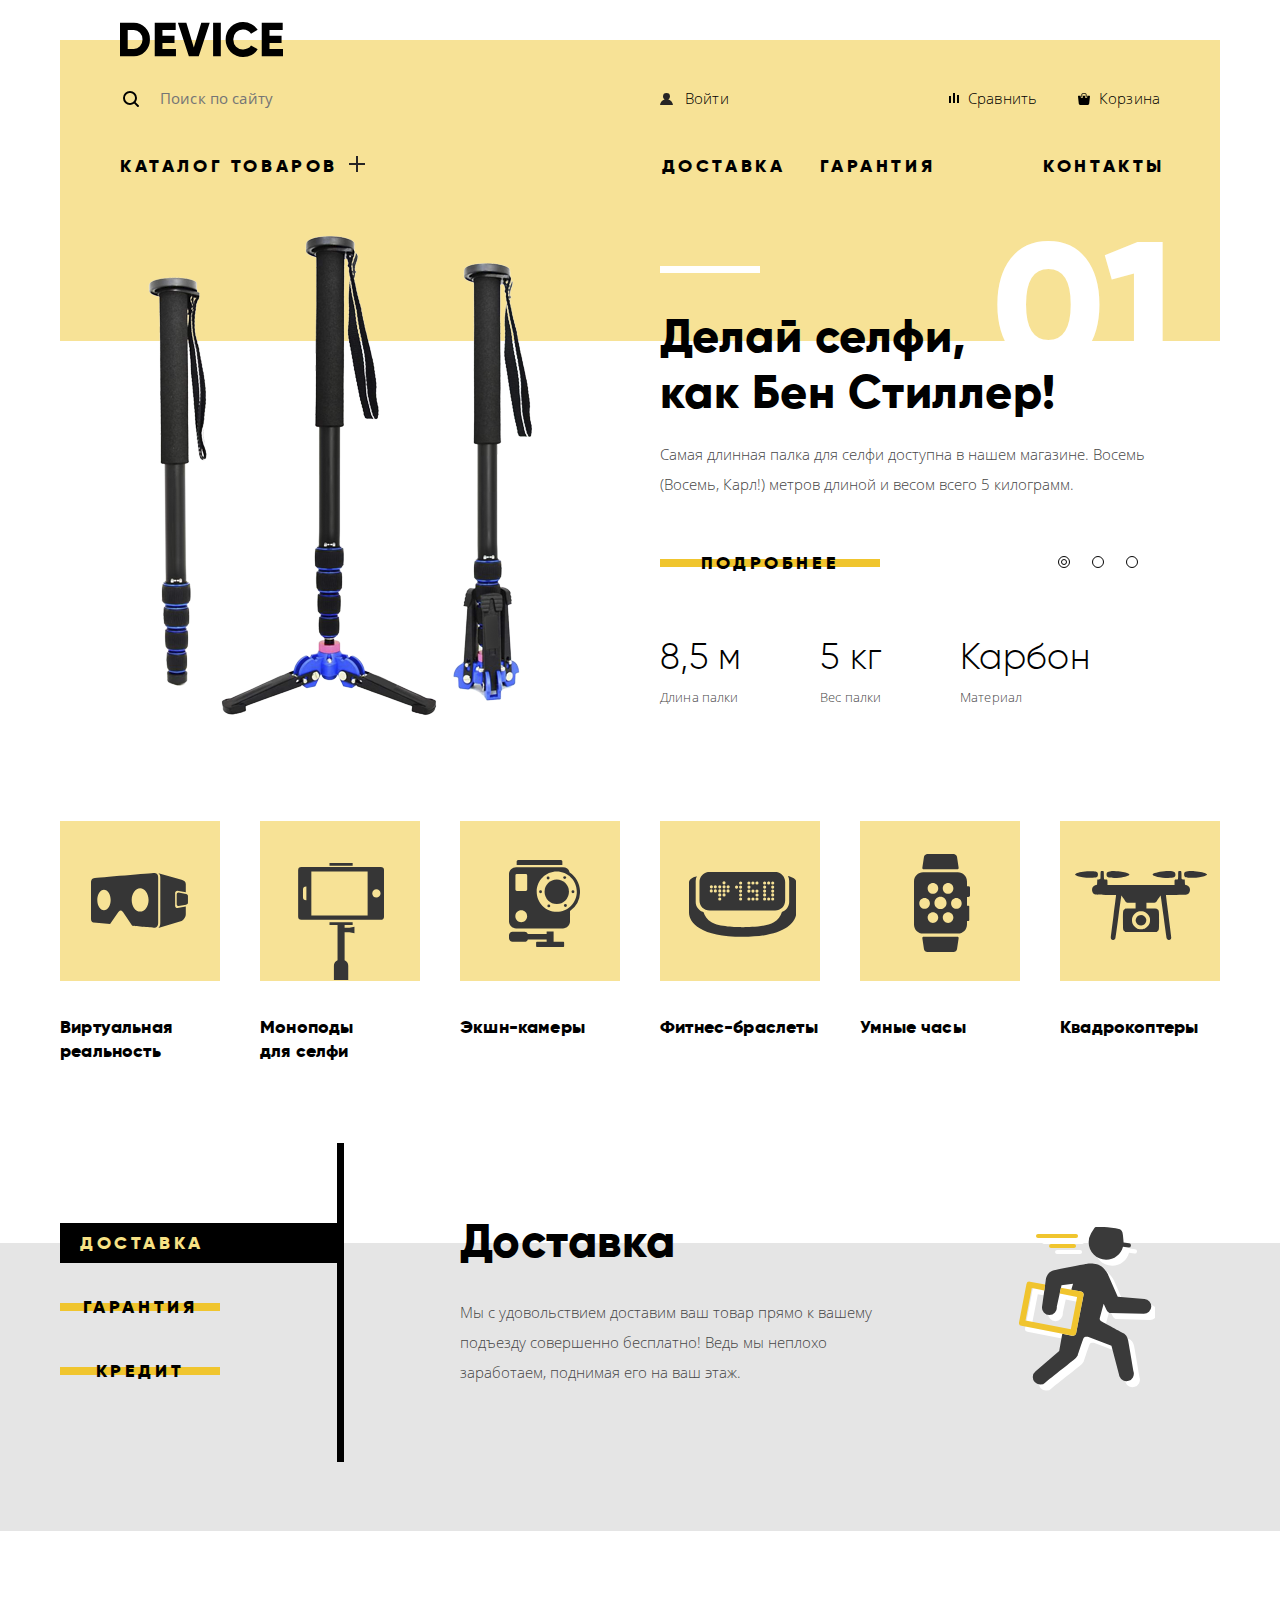
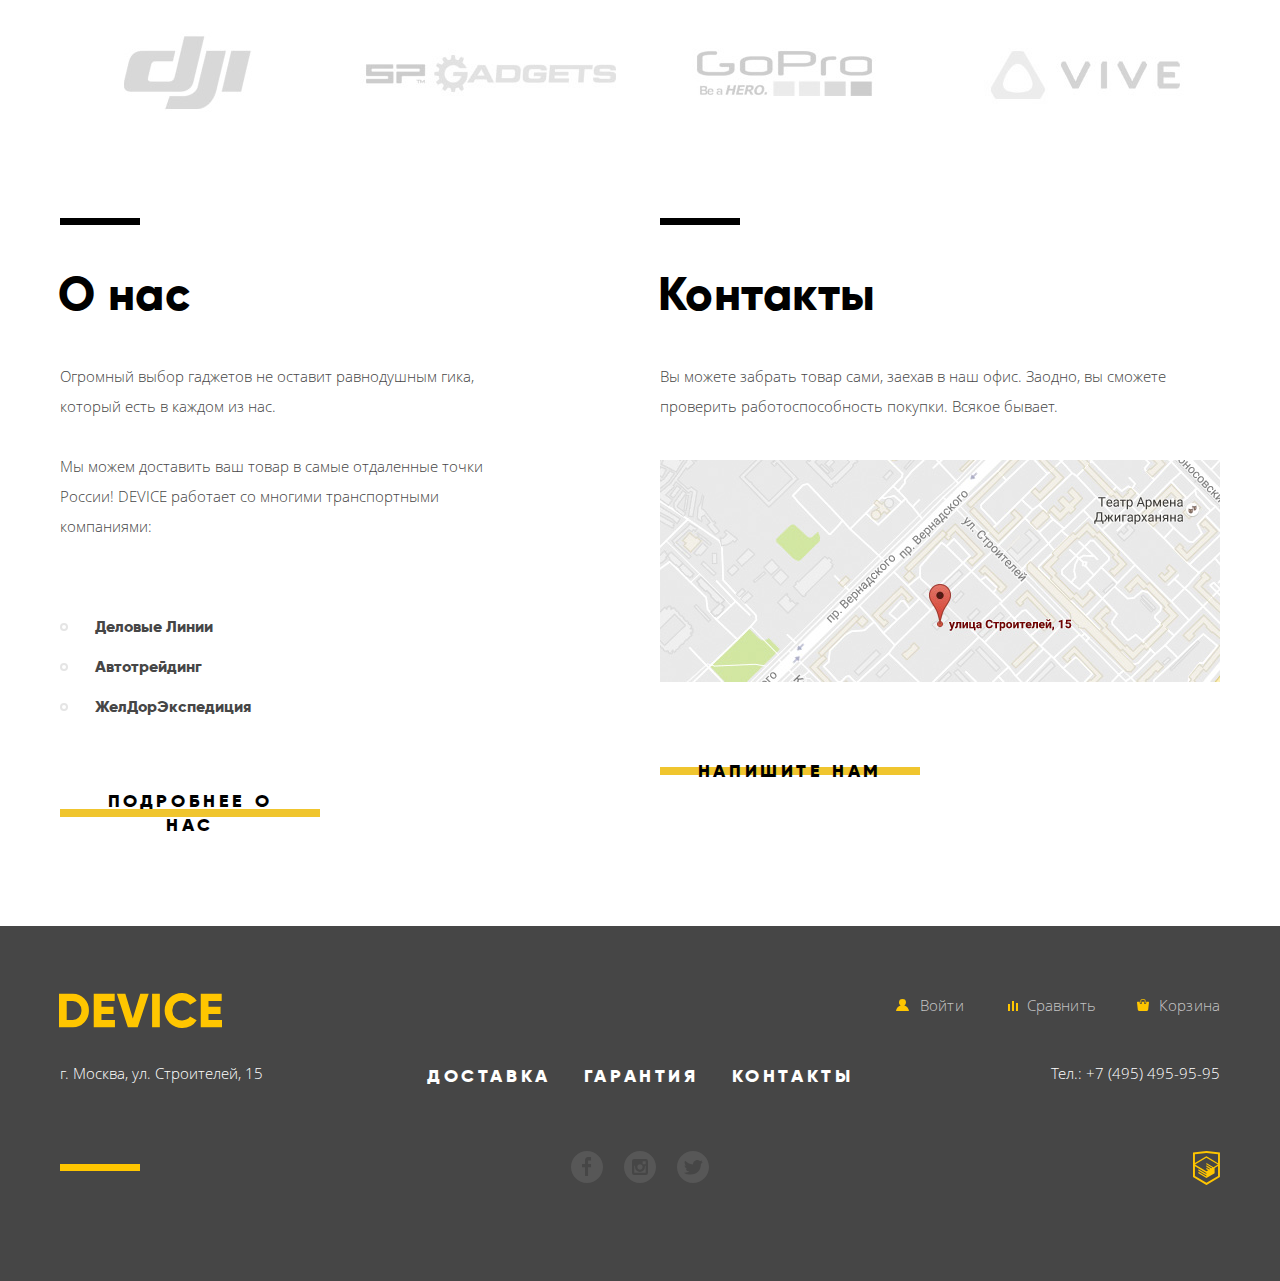
==== index.html @ d1f4a8a5 "Отформатирован код и внесены правки в стили для главной страницы" ====
<!DOCTYPE html>
<html lang="ru">
  <head>
    <meta charset="utf-8">
    <title>HTML Academy: Девайс</title>
    <link rel="stylesheet" href="css/normalize.css">
    <link rel="stylesheet" href="css/style.css">
  </head>
  <body>
    <div class="container">
      <header class="page-header">
        <a class="page-header__logo">
          <svg class="page-header__image page-header__image--black" width="163" height="35" xmlns="http://www.w3.org/2000/svg" viewBox="0 0 163.3 34.94">
            <path d="M163.3 26.88v7.39H142V.67h21v7.39h-13.23v5.57h12.08v7.3h-12.08v6zm-39.87.58a9.88 9.88 0 0 0 4.66-1.1 7.49 7.49 0 0 0 3.16-3l6.67 3.84a15.51 15.51 0 0 1-6 5.69 17.52 17.52 0 0 1-8.46 2.09 17.12 17.12 0 0 1-17.59-17.47A17.12 17.12 0 0 1 123.43 0a17.42 17.42 0 0 1 8.41 2.09 15.88 15.88 0 0 1 6.09 5.69l-6.67 3.84a7.61 7.61 0 0 0-3.19-3 9.93 9.93 0 0 0-4.64-1.08 9.59 9.59 0 0 0-7.18 2.74 9.91 9.91 0 0 0-2.68 7.25 9.91 9.91 0 0 0 2.68 7.25 9.59 9.59 0 0 0 7.18 2.68zM93.27.67H101v33.6h-7.73zM69 34.27L58 .67h8.46l7.49 24.72L81.43.67h8.46l-11 33.6zM34.8.67h21v7.39H42.53v5.57h12.08v7.3H42.53v6h13.53v7.39H34.8zm-21.27 33.6H0V.67h13.53A15.72 15.72 0 0 1 25.25 5.5a16.46 16.46 0 0 1 4.71 12 16.46 16.46 0 0 1-4.71 12 15.73 15.73 0 0 1-11.72 4.77zM20 10.63a8.65 8.65 0 0 0-6.5-2.57H7.73v18.82h5.8A8.65 8.65 0 0 0 20 24.31a9.41 9.41 0 0 0 2.49-6.84A9.41 9.41 0 0 0 20 10.63z" />
          </svg>
        </a>
        <nav class="main-navigation">
          <div class="main-navigation__wrapper">
            <form class="main-navigation__search site-search " id="search-form" action="https://echo.htmlacademy.ru/" method="get">
              <label class="visually-hidden" for="search-field">Поиск по сайту</label>
              <input class="site-search__field" id="search-field" name="search" type="search" placeholder="Поиск по сайту" required>
              <button class="site-search__button" type="submit">Найти</button>
            </form>
            <ul class="main-navigation__user user-navigation">
              <li class="user-navigation__item">
                <a class="user-navigation__link user-navigation__link--login" href="#">Войти</a>
              </li>
            </ul>
            <ul class="main-navigation__shopping shopping-navigation">
              <li class="shopping-navigation__item">
                <a class="shopping-navigation__link shopping-navigation__link--compare" href="#">Сравнить</a>
              </li>
              <li class="shopping-navigation__item">
                <a class="shopping-navigation__link shopping-navigation__link--cart" href="#">Корзина</a>
              </li>
            </ul>
          </div>
          <ul class="main-navigation__site site-navigation">
            <li class="site-navigation__item site-navigation__item--catalog">
              <a class="site-navigation__link site-navigation__link--catalog" href="catalog.html">Каталог товаров</a>
              <ul class="site-navigation__list catalog-navigation">
                <li class="catalog-navigation__item">
                  <a class="catalog-navigation__link" href="#">Виртуальная реальность</a>
                </li>
                <li class="catalog-navigation__item">
                  <a class="catalog-navigation__link" href="#">Фитнес-браслеты</a>
                </li>
                <li class="catalog-navigation__item">
                  <a class="catalog-navigation__link" href="#">Квадрокоптеры</a>
                </li>
                <li class="catalog-navigation__item">
                  <a class="catalog-navigation__link" href="catalog.html">Моноподы для селфи</a>
                </li>
                <li class="catalog-navigation__item">
                  <a class="catalog-navigation__link" href="#">Умные часы</a>
                </li>
                <li class="catalog-navigation__item">
                  <a class="catalog-navigation__link" href="#">Экшн-камеры</a>
                </li>
              </ul>
            </li>
            <li class="site-navigation__item">
              <a class="site-navigation__link" href="#">Доставка</a>
            </li>
            <li class="site-navigation__item">
              <a class="site-navigation__link" href="#">Гарантия</a>
            </li>
            <li class="site-navigation__item">
              <a class="site-navigation__link" href="#">Контакты</a>
            </li>
          </ul>
        </nav>
      </header>
    </div>
    <main>
      <div class="container">
        <section class="features">
          <div class="features__wrapper">
            <h2 class="visually-hidden">Промо-блок</h2>
            <ol class="features-slider promo-slider">
              <li class="promo-slider__item promo-slider__item--current">
                <div class="promo-slider__image-wrapper">
                  <img class="promo-slider__image" src="img/slider-1.png" width="384" height="486" alt="Самая длинная селфи-палка">
                </div>
                <div class="promo-slider__description-wrapper">
                  <h3 class="promo-slider__title">Делай селфи,<br> как Бен Стиллер!</h3>
                  <p class="promo-slider__description">Самая длинная палка для селфи доступна в нашем магазине. Восемь (Восемь, Карл!) метров длиной и весом всего 5 килограмм.</p>
                  <a class="promo-slider__link button" href="#">Подробнее</a>
                  <dl class="promo-slider__list spec-list">
                    <div class="spec-list__wrapper">
                      <dt class="spec-list__name">Длина палки</dt>
                      <dd class="spec-list__value">8,5 м</dd>
                    </div>
                    <div class="spec-list__wrapper">
                      <dt class="spec-list__name">Вес палки</dt>
                      <dd class="spec-list__value">5 кг</dd>
                    </div>
                    <div class="spec-list__wrapper">
                      <dt class="spec-list__name">Материал</dt>
                      <dd class="spec-list__value">Карбон</dd>
                    </div>
                  </dl>
                </div>
              </li>
              <li class="promo-slider__item">
                <div class="promo-slider__image-wrapper">
                  <img class="promo-slider__image"  src="img/slider-2.png" width="345" height="485" alt="Фитнес-браслет">
                </div>
                <div class="promo-slider__description-wrapper">
                  <h3 class="promo-slider__title">Худеем<br> правильно!</h3>
                  <p class="promo-slider__description">Мотивирующие фитнес-браслеты помогут найти в себе силы не пропускать занятия и соблюдать диету.</p>
                  <a class="promo-slider__link button" href="#">Подробнее</a>
                  <dl class="promo-slider__list spec-list">
                    <div class="spec-list__wrapper">
                      <dt class="spec-list__name">Без подзарядки</dt>
                      <dd class="spec-list__value">48 часов</dd>
                    </div>
                  </dl>
                </div>
              </li>
              <li class="promo-slider__item">
                <div class="promo-slider__image-wrapper">
                  <img class="promo-slider__image" src="img/slider-3.png" width="526" height="334" alt="Квадрокоптер">
                </div>
                <div class="promo-slider__description-wrapper">
                  <h3 class="promo-slider__title">Порхает как бабочка,<br> жалит как пчела!</h3>
                  <p class="promo-slider__description">Мотивирующие фитнес-браслеты помогут найти в себе силы не пропускать занятия и соблюдать диету.</p>
                  <a class="promo-slider__link button" href="#">Подробнее</a>
                  <dl class="promo-slider__list spec-list">
                    <div class="spec-list__wrapper">
                      <dt class="spec-list__name">Дальность полета</dt>
                      <dd class="spec-list__value">800 м</dd>
                    </div>
                    <div class="spec-list__wrapper">
                      <dt class="spec-list__name">Радиус поражения</dt>
                      <dd class="spec-list__value">50 м</dd>
                    </div>
                  </dl>
                </div>
              </li>
            </ol>
            <ul class="features__toggles slider-toggles">
              <li class="slider-toggles__item">
                <button class="slider-toggles__button slider-toggles__button--current" type="button">
                <span class="visually-hidden">Первый слайд</span>
                </button>
              </li>
              <li class="slider-toggles__item">
                <button class="slider-toggles__button" type="button">
                <span class="visually-hidden">Второй слайд</span>
                </button>
              </li>
              <li class="slider-toggles__item">
                <button class="slider-toggles__button" type="button">
                <span class="visually-hidden">Третий слайд</span>
                </button>
              </li>
            </ul>
          </div>
        </section>
        <section class="popular-categories">
          <h2 class="visually-hidden">Популярные категории</h2>
          <ul class="popular-categories__list">
            <li class="popular-categories__item">
              <a class="popular-categories__link popular-categories__link--vr" href="#">Виртуальная реальность</a>
            </li>
            <li class="popular-categories__item">
              <a class="popular-categories__link popular-categories__link--monopods" href="#">Моноподы<br> для селфи</a>
            </li>
            <li class="popular-categories__item">
              <a class="popular-categories__link popular-categories__link--cameras" href="#">Экшн-камеры</a>
            </li>
            <li class="popular-categories__item">
              <a class="popular-categories__link popular-categories__link--band" href="#">Фитнес-браслеты</a>
            </li>
            <li class="popular-categories__item">
              <a class="popular-categories__link popular-categories__link--clock" href="#">Умные часы</a>
            </li>
            <li class="popular-categories__item">
              <a class="popular-categories__link popular-categories__link--quadcopters" href="#">Квадрокоптеры</a>
            </li>
          </ul>
        </section>
      </div>
      <section class="services">
        <div class="container">
          <h2 class="visually-hidden">Сервисы</h2>
          <div class="services__wrapper">
            <ul class="services__toggles services-tab">
              <li class="services-tab__item">
                <button class="button services-tab__link services-tab__link--current" type="button">Доставка</button>
              </li>
              <li class="services-tab__item">
                <button class="button services-tab__link" type="button">Гарантия</button>
              </li>
              <li class="services-tab__item">
                <button class="button services-tab__link" type="button">Кредит</button>
              </li>
            </ul>
            <ul class="services__description services-list">
              <li class="services-list__item services-list__item--delivery services-list__item--current">
                <h3 class="services-list__title">Доставка</h3>
                <p class="services-list__summary">Мы с удовольствием доставим ваш товар прямо к вашему подъезду совершенно бесплатно! Ведь мы неплохо заработаем, поднимая его на ваш этаж.</p>
              </li>
              <li class="services-list__item services-list__item--warranty">
                <h3 class="services-list__title">Гарантия</h3>
                <p class="services-list__summary">Если из-за возгорания купленного у нас товара у вас сгорит дом — не переживайте, мы выдадим вам новый. Товар, не дом, конечно же.</p>
              </li>
              <li class="services-list__item services-list__item--credit">
                <h3 class="services-list__title">Кредит</h3>
                <p class="services-list__summary">Залезть в долговую яму стало проще! Кредитные консультанты подберут для вас наиболее выгодные условия кредита. Выгодные для нашего банка, разумеется.</p>
              </li>
            </ul>
          </div>
        </div>
      </section>
      <div class="container">
        <section class="brands">
          <h2 class="visually-hidden">Бренды</h2>
          <ul class="brands__list">
            <li class="brands__item">
              <a class="brands__link brands__link--dji" href="#">
              <img class="brands__logo" src="img/dji-logo.jpg" width="260" height="100" alt="Логотип «DJI»">
              </a>
            </li>
            <li class="brands__item">
              <a class="brands__link brands__link--sp" href="#">
              <img class="brands__logo" src="img/sp-gadgets-logo.jpg" width="260" height="100" alt="Логотип «SP Gadgets»">
              </a>
            </li>
            <li class="brands__item">
              <a class="brands__link brands__link--gopro" href="#">
              <img class="brands__logo" src="img/gopro-logo.jpg" width="260" height="100" alt="Логотип «GoPro»">
              </a>
            </li>
            <li class="brands__item">
              <a class="brands__link brands__link--vive" href="#">
              <img class="brands__logo" src="img/vive-logo.jpg" width="260" height="100" alt="Логотип «Vive»">
              </a>
            </li>
          </ul>
        </section>
        <div class="wrapper">
          <section class="about-us">
            <h2 class="about-us__title">О нас</h2>
            <p class="about-us__summary">Огромный выбор гаджетов не оставит равнодушным гика, который есть в каждом из нас.</p>
            <p class="about-us__summary">Мы можем доставить ваш товар в самые отдаленные точки России! DEVICE работает со многими транспортными компаниями:</p>
            <ul class="about-us__list company-list">
              <li class="company-list__item"><b>Деловые Линии</b></li>
              <li class="company-list__item"><b>Автотрейдинг</b></li>
              <li class="company-list__item"><b>ЖелДорЭкспедиция</b></li>
            </ul>
            <a class="about-us__button button" href="#">Подробнее о нас</a>
          </section>
          <section class="contacts">
            <h2 class="contacts__title">Контакты</h2>
            <p class="contacts__summary">Вы можете забрать товар сами, заехав в наш офис. Заодно, вы сможете проверить работоспособность покупки. Всякое бывает.</p>
            <a class="contacts__map-link" href="map.html" target="_blank">
            <img class="contacts__map-image" src="img/map.jpg" alt="Адрес: г. Москва, ул. Строителей, д. 15">
            </a>
            <a class="contacts__button button" href="#">Напишите нам</a>
          </section>
        </div>
      </div>
    </main>
    <footer class="page-footer">
      <div class="page-footer__wrapper container">
        <div class="page-footer__row">
          <a class="page-footer__logo">
            <svg class="page-footer__image" width="163" height="35" xmlns="http://www.w3.org/2000/svg" viewBox="0 0 163.3 34.94">
              <path d="M163.3 26.88v7.39H142V.67h21v7.39h-13.23v5.57h12.08v7.3h-12.08v6zm-39.87.58a9.88 9.88 0 0 0 4.66-1.1 7.49 7.49 0 0 0 3.16-3l6.67 3.84a15.51 15.51 0 0 1-6 5.69 17.52 17.52 0 0 1-8.46 2.09 17.12 17.12 0 0 1-17.59-17.47A17.12 17.12 0 0 1 123.43 0a17.42 17.42 0 0 1 8.41 2.09 15.88 15.88 0 0 1 6.09 5.69l-6.67 3.84a7.61 7.61 0 0 0-3.19-3 9.93 9.93 0 0 0-4.64-1.08 9.59 9.59 0 0 0-7.18 2.74 9.91 9.91 0 0 0-2.68 7.25 9.91 9.91 0 0 0 2.68 7.25 9.59 9.59 0 0 0 7.18 2.68zM93.27.67H101v33.6h-7.73zM69 34.27L58 .67h8.46l7.49 24.72L81.43.67h8.46l-11 33.6zM34.8.67h21v7.39H42.53v5.57h12.08v7.3H42.53v6h13.53v7.39H34.8zm-21.27 33.6H0V.67h13.53A15.72 15.72 0 0 1 25.25 5.5a16.46 16.46 0 0 1 4.71 12 16.46 16.46 0 0 1-4.71 12 15.73 15.73 0 0 1-11.72 4.77zM20 10.63a8.65 8.65 0 0 0-6.5-2.57H7.73v18.82h5.8A8.65 8.65 0 0 0 20 24.31a9.41 9.41 0 0 0 2.49-6.84A9.41 9.41 0 0 0 20 10.63z" />
            </svg>
          </a>
          <ul class="page-footer__user user-navigation">
            <li class="user-navigation__item">
              <a class="user-navigation__link user-navigation__link--yellow-login" href="#">Войти</a>
            </li>
          </ul>
          <ul class="page-footer__shopping shopping-navigation">
            <li class="shopping-navigation__item">
              <a class="shopping-navigation__link shopping-navigation__link--yellow-compare" href="#">Сравнить</a>
            </li>
            <li class="shopping-navigation__item">
              <a class="shopping-navigation__link shopping-navigation__link--yellow-cart" href="#">Корзина</a>
            </li>
          </ul>
        </div>
        <div class="page-footer__row">
          <p class="page-footer__address">г. Москва, ул. Строителей, 15</p>
          <ul class="page-footer__navigation site-navigation">
            <li class="site-navigation__item">
              <a class="site-navigation__link" href="#">Доставка</a>
            </li>
            <li class="site-navigation__item">
              <a class="site-navigation__link" href="#">Гарантия</a>
            </li>
            <li class="site-navigation__item">
              <a class="site-navigation__link" href="#">Контакты</a>
            </li>
          </ul>
          <p class="page-footer__phone">Тел.: +7 (495) 495-95-95</p>
        </div>
        <div class="page-footer__row">
          <ul class="page-footer__social social">
            <li class="social__item">
              <a class="social__link social__link--facebook" href="https://www.facebook.com/htmlacademy">
              <span class="visually-hidden">Мы в Фейсбуке</span></a>
            </li>
            <li class="social__item">
              <a class="social__link social__link--instagram" href="https://www.instagram.com/htmlacademy">
              <span class="visually-hidden">Мы в Инстаграме</span>
              </a>
            </li>
            <li class="social__item">
              <a class="social__link social__link--twitter" href="https://twitter.com/htmlacademy_ru">
              <span class="visually-hidden">Мы в Твиттере</span>
              </a>
            </li>
          </ul>
          <p class="page-footer__copyright copyright">
            <span class="visually-hidden">Разработано:</span>
            <a class="copyright__link" href="https://htmlacademy.ru/intensive/htmlcss">
              <svg class="copyright__image" aria-label="HTML Academy" height="34.09" width="26.943" xmlns="http://www.w3.org/2000/svg">
                <path d="M13.62.017L13.472 0 0 1.412v24.661l13.473 8.017 13.43-7.99.042-.025V1.412zm11.399 12.11L13.495 5.334l-.001-.104-.087.05-.088-.056v.109L1.925 12.118V3.147l11.548-1.212L25.02 3.147v8.98zm-11.614-5.34L24.923 13.5l-4.479 2.64-7.093-4.221-.014 1.415 5.904 3.513-.86.507-5.03-2.992-.014 1.415 3.827 2.275-.782.523-3.031-1.787-.014 1.413 1.853 1.091-1.8 1.081-11.356-6.751zm-11.48 8.34l11.411 6.791.016 1.044-7.942-4.728-.015 1.416 7.979 4.795.018 1.076-7.973-4.74-.013 1.414 8.021 4.822.046.025 8.143-4.872-.011-5.177 3.415-2.036v10.021L13.472 31.85 1.925 24.979z"/>
              </svg>
            </a>
          </p>
        </div>
      </div>
    </footer>
    <section class="modal feedback">
      <h2 class="visually-hidden">Напишите нам:</h2>
      <form class="feedback__form" action="https://echo.htmlacademy.ru" method="post">
        <div class="feedback__field-wrapper">
          <label class="feedback__label" for="user-name">Ваше имя:</label>
          <input class="feedback__field feedback__field--input" id="user-name" name="name" type="text" placeholder="Имя Фамилия">
        </div>
        <div class="feedback__field-wrapper">
          <label class="feedback__label" for="user-mail">Ваш e-mail:</label>
          <input class="feedback__field feedback__field--input" id="user-mail" name="email"  type="email" placeholder="email@example.com">
        </div>
        <div class="feedback__field-wrapper">
          <label class="feedback__label" for="feedback-text">Текст письма:</label>
          <textarea class="feedback__field feedback__field--textarea" id="feedback-text" name="text" placeholder="В свободной форме"></textarea>
        </div>
        <button class="feedback__button button" type="submit">Отправить</button>
      </form>
      <button class="feedback__close close-button" type="button">Закрыть</button>
    </section>
    <section class="modal modal-map">
      <h2 class="visually-hidden">Карта проезда</h2>
      <iframe src="https://www.google.com/maps/embed?pb=!1m18!1m12!1m3!1d2249.1123088794748!2d37.527429315890004!3d55.68703400453003!2m3!1f0!2f0!3f0!3m2!1i1024!2i768!4f13.1!3m3!1m2!1s0x46b54cf65f5c8955%3A0x694710ccd55501e!2sUlitsa+Stroiteley%2C+15%2C+Moskva%2C+119311!5e0!3m2!1sen!2sru!4v1542461207239" width="960" height="559" style="border:0" allowfullscreen></iframe>
      <button class="modal-map__close close-button" type="button">Закрыть</button>
    </section>
    <script src="js/script.js"></script>
  </body>
</html>
---- css/style.css ----
@font-face {
  font-family: "Gilroy";
  font-weight: 800;
  font-style: normal;

  src: url("../fonts/Gilroy-ExtraBold.woff2") format("woff2"),
  url("../fonts/Gilroy-ExtraBold.woff") format("woff");
}

@font-face {
  font-family: "Gilroy";
  font-weight: 300;
  font-style: normal;

  src: url("../fonts/Gilroy-Light.woff2") format("woff2"),
  url("../fonts/Gilroy-Light.woff") format("woff");
}

@font-face {
  font-family: "Open Sans";
  font-weight: 300;
  font-style: normal;

  src: url("../fonts/OpenSans-Light.woff2") format("woff2"),
  url("../fonts/OpenSans-Light.woff") format("woff");
}

@font-face {
  font-family: "Open Sans";
  font-weight: normal;
  font-style: normal;

  src: url("../fonts/OpenSans.woff2") format("woff2"),
  url("../fonts/OpenSans.woff") format("woff");
}

html {
  box-sizing: border-box;
}

*,
*::before,
*::after {
  box-sizing: inherit;
}

.content-box-component {
  box-sizing: content-box;
}

.visually-hidden:not(:focus):not(:active),
input[type="checkbox"].visually-hidden,
input[type="radio"].visually-hidden {
  position: absolute;

  clip: rect(0 0 0 0);

  width: 1px;
  height: 1px;
  margin: -1px;
}

body {
  margin: 0;
  padding: 0;

  font-family: "Open Sans", Arial, sans-serif;
  font-size: 15px;
  font-weight: 300;
  line-height: 30px;

  color: #464646;
  background-color: #ffffff;
}

a {
  text-decoration: none;
}

/* класс для ситуаций, когда нужно запретить перенос на следующую строку*/
.no-wrap {
  white-space: nowrap;
}

.container {
  width: 1200px;

  margin: 0 auto;

  padding-right: 20px;
  padding-left: 20px;
}

.button {
  position: relative;
  z-index: 0;

  display: inline-block;

  padding-top: 8px;
  padding-right: 20px;
  padding-bottom: 8px;
  padding-left: 20px;

  font-family: "Gilroy", "Arial", sans-serif;
  font-size: 18px;
  font-weight: 800;
  line-height: 24px;

  text-align: center;
  vertical-align: middle;
  letter-spacing: 0.2em;
  text-transform: uppercase;

  color: #000000;
  border: 0;
  background-color: transparent;
}

.button::before {
  content: "";
  position: absolute;
  z-index: -1;
  top: 50%;
  left: 0;

  width: 100%;
  height: 8px;

  transition: all 0.5s;
  transform: translateY(-50%);

  background-color: #f0c52e;
}

.button:hover::before,
.button:focus::before {
  height: 100%;
}

.button:active{
  color: rgba(0,0,0, 0.3);
}

.page-header {
  position: relative;

  margin-top: 40px;
  padding-bottom: 51px;

  background-color: #f7e296;
}

.page-header__logo {
  position: absolute;
  top: -18px;
  left: 60px;
}

.page-header__logo:hover,
.page-header__logo:focus {
  opacity: 0.6;
  outline: none;
}

.main-navigation {
  display: flex;
  flex-direction: column;

  padding-top: 33px;
  padding-right: 60px;
  padding-left: 60px;
}

.main-navigation__wrapper {
  display: flex;

  margin-bottom: 29px;

  justify-content: space-between;
  align-items: center;
}

/*search field*/
.main-navigation__search {
  position: relative;

  display: flex;
  margin-right: auto;

  width: 440px;
  height: 49px;

}

.main-navigation__search::before {
  content: "";

  position: absolute;
  top: 18px;
  left: 3px;

  width: 16px;
  height: 16px;

  background-image: url(../img/search.svg);
}

.site-search__field {
  width: 355px;
  padding-left: 40px;

  font-size: 15px;
  font-style: inherit;
  line-height: 30px;

  letter-spacing: 0.01em;

  border: 0;
  outline: none;
  background-color: #f7e296;
}

.site-search__field:focus {
  box-shadow: inset 0 -2px 0 0 #000000;
}

.site-search__field:hover::placeholder {
  color: rgba(0,0,0, 0.6);
}

.site-search__field:focus::placeholder {
  color: #000000;
}

.site-search__button {
  width: 85px;

  font-size: 15px;
  line-height: 30px;

  letter-spacing: 0.01em;

  opacity: 0;
  border: 2px solid #000000;
  background-color: #f7e296;
}

.site-search__field:focus ~ .site-search__button,
.site-search__button:focus {
  opacity: 1;
}

.site-search__button:hover,
.site-search__button:focus {
  color: #ffffff;
  background-color: #000000;
  outline: none;
}

.site-search__button:active {
  opacity: 1;
  color: rgba(255,255,255, 0.3);
  background-color: #000000;
}

/*user navigation*/
.main-navigation__user {
  width: 260px;
}

.user-navigation {
  position: relative;

  display: flex;

  margin: 0;
  padding: 0;

  list-style: none;
}

.user-navigation__link {
  position: relative;

  padding-left: 25px;

  font-size: 15px;
  line-height: 30px;

  letter-spacing: 0.01em;

  color: #000000;
}

.user-navigation__link::before {
  content: "";

  position: absolute;
  top: 25%;
  left: 0;

  width: 13px;
  height: 13px;
}

.user-navigation__link--logout {
  padding-left: 20px;
  opacity: 0.3;
}

.user-navigation__link--login::before,
.user-navigation__link--profile::before {
  background-image: url(../img/user.svg);
  background-repeat: no-repeat;
}

.user-navigation__link:hover,
.user-navigation__link:focus {
  opacity: 0.6;
  outline: none;
}

.user-navigation__link:active {
  opacity: 0.3;
}

/*shopping navigation*/
.main-navigation__shopping {
  width: 240px;
}

.shopping-navigation {
  display: flex;

  margin: 0;
  padding: 0;

  list-style: none;

  justify-content: space-between;
  flex-wrap: wrap;
}

.shopping-navigation__link {
  position: relative;

  padding-left: 48px;

  font-size: 15px;
  line-height: 30px;

  letter-spacing: 0.01em;

  color: #000000;
}

.shopping-navigation__link::before {
  content: "";

  position: absolute;
  top: 25%;
  left: 25%;

  width: 13px;
  height: 13px;
}

.shopping-navigation__link:hover,
.shopping-navigation__link:focus {
  opacity: 0.6;
  outline: none;
}

.shopping-navigation__link:active {
  opacity: 0.3;
}

.shopping-navigation__link--compare::before {
  background-image: url(../img/compare.svg);
  background-repeat: no-repeat;
}

.shopping-navigation__link--cart::before {
  background-image: url(../img/cart.svg);
  background-repeat: no-repeat;
}

/*site navigation*/
.site-navigation {
  display: flex;

  margin: 0;
  padding: 0;

  list-style: none;

  flex-wrap: wrap;
}

.site-navigation__item--catalog {
  margin-right: auto;
}

.site-navigation__link {
  position: relative;

  font-family: "Gilroy", "Arial Black", sans-serif;
  font-size: 18px;
  font-weight: 800;
  line-height: 24px;

  letter-spacing: 0.2em;
  text-transform: uppercase;

  color: #000000;
}

.site-navigation__link:hover,
.site-navigation__link:focus {
  opacity: 0.6;
  outline: none;
}

.site-navigation__link:active {
  opacity: 0.3;
}

.site-navigation__link--catalog::after {
  content: "";

  position: absolute;
  top: 1px;
  right: -27px;

  width: 16px;
  height: 16px;

  background-image: url(../img/plus.svg);
  background-repeat: no-repeat;
}

.site-navigation__item:nth-child(2) {
  margin-right: 35px;
}

.site-navigation__item:nth-child(4) {
  margin-right: -5px;
  margin-left: 108px;
}

/*отступы при переполнении*/
.site-navigation__item:nth-child(n+5) {
  margin-left: 10px;
}

.site-navigation__item {
  position: relative;
}

.catalog-navigation {
  position: absolute;
  z-index: 1;
  top: 31px;

  display: none;

  width: 640px;
  margin: 0;
  padding: 0;
  padding-top: 15px;
  padding-bottom: 20px;

  list-style: none;

  flex-wrap: wrap;
}

.site-navigation__item:hover .catalog-navigation {
  display: flex;

  flex-wrap: wrap;
}

.catalog-navigation::after {
  content: "";

  position: absolute;
  z-index: -1;
  left: -60px;

  width: 1160px;
  height: 100%;

  background-color: #f7e296;
}

.catalog-navigation__item {
  width: 200px;
}

.catalog-navigation__item:nth-child(3n+1) {
  margin-right: 40px;
}

.catalog-navigation__item:last-child {
  width: 210px;
}

.catalog-navigation__link {
  font-size: 15px;
  line-height: 36px;

  letter-spacing: 0.01em;

  color: #000000;
}

.catalog-navigation__link:hover,
.catalog-navigation__link:focus {
  opacity: 0.6;

  outline: none;
}

.catalog-navigation__link:active {
  opacity: 0.3;
}

/*popular items slider*/
.features {
  margin-bottom: 103px;
}

.features__wrapper {
  position: relative;

  background-color: #ffffff;
  background-image: linear-gradient(#f7e296 109px, #ffffff 109px);
}

.features-slider,
.features__toggles {
  margin: 0;
  padding: 0;

  list-style: none;
}

.promo-slider {
  position: relative;

  min-height: 486px;

  list-style: none;

  counter-reset: my-counter;
}

.promo-slider__item {
  position: absolute;
  top: 0;
  z-index: -1;
  /* display: flex; */
  display: none;

  counter-increment: my-counter;

  opacity: 0;
}

.promo-slider__item::before {
  content: "0"counter(my-counter);

  position: absolute;
  top: -16px;
  right: 43px;

  font-family: "Gilroy", "Arial Black", sans-serif;
  font-size: 179px;
  font-weight: 800;
  line-height: 179px;

  letter-spacing: 0.01em;

  color: #ffffff;
}

.promo-slider__item--current {
  position: relative;
  display: flex;
  z-index: 0;

  opacity: 1;
}

.promo-slider__image-wrapper {
  display: flex;

  width: 560px;
  /* margin-right: 40px; */

  justify-content: center;
}

.promo-slider__image {
  max-width: 555px;
  max-height: 486px;
  /* margin: auto; */
}

.promo-slider__description-wrapper {
  position: relative;

  margin-left: 40px;

  width: 560px;
  padding-top: 76px;
  padding-right: 55px;
}

.promo-slider__description-wrapper::before {
  content: "";

  position: absolute;
  top: 34px;
  left: 0;

  width: 100px;
  height: 7px;

  background-color: #ffffff;
}

.promo-slider__title {
  margin: 0;
  margin-bottom: 19px;

  font-family: "Gilroy", "Arial Black", sans-serif;
  font-size: 47px;
  font-weight: 800;
  line-height: 56px;
  letter-spacing: 0.01em;

  color: #000000;
}

.promo-slider__description {
  margin-bottom: 44px;
  /* padding-right: 20px; */
}

.promo-slider__link {
  width: 220px;
  margin-bottom: 50px;

  outline: none;
}

.promo-slider__list {
  margin: 0;
  padding: 0;

  list-style: none;
}

.spec-list__name,
.spec-list__value {
  margin: 0;
  padding: 0;
}

.spec-list__name {
  padding-top: 6px;
}

.spec-list {
  display: flex;
}

.spec-list__name {
  font-size: 13px;
  line-height: 20px;

  letter-spacing: 0.01em;
}

.spec-list__value {
  font-family: "Gilroy", "Arial", sans-serif;
  font-size: 36px;
  font-weight: 300;
  line-height: 48px;

  letter-spacing: 0.01em;

  color: #000000;
}

.spec-list__wrapper {
  display: flex;
  flex-direction: column-reverse;

  width: 160px;
}

.spec-list__wrapper:nth-child(even) {
  width: 140px;
}

/*slider toggle*/
.features__toggles {
  margin: 0;
  padding: 0;
}

.slider-toggles {
  position: absolute;
  z-index: 1;
  bottom: 143px;
  right: 82px;

  display: flex;

  width: 80px;

  justify-content: space-between;
  align-items: center;
}

.slider-toggles__button {
  position: relative;

  display: inline-block;

  width: 12px;
  height: 12px;
  padding: 0;

  vertical-align: middle;

  border: 1px solid #050505;
  border-radius: 50%;
  background-color: #ffffff;
  outline: none;
}

.slider-toggles__button:focus::after,
.slider-toggles__button:active::after,
.slider-toggles__button--current::after {
  content: "";

  position: absolute;
  z-index: 1;
  top: 2px;
  left: 2px;

  width: 6px;
  height: 6px;

  border: 1px solid #050505;
  border-radius: 50%;
  background-color: #ffffff;
}
/*popular categories*/
.popular-categories {
  margin-bottom: 80px;
}

.popular-categories__list {
  display: flex;

  margin: 0;
  padding: 0;

  list-style: none;

  flex-wrap: wrap;
}

.popular-categories__item {
  width: 160px;
  margin-right: 40px;
}

.popular-categories__item:nth-child(6n) {
  margin-right: 0;
}

.popular-categories__link {
  position: relative;

  display: block;

  padding-top: 194px;

  font-family: "Gilroy", "Arial Black", sans-serif;
  font-size: 18px;
  font-weight: 800;
  line-height: 24px;

  text-decoration: none;
  letter-spacing: 0.01em;

  color: #000000;

  outline: none;
}

.popular-categories__link::before {
  content: "";

  position: absolute;
  top: 0;
  left: 0;

  width: 160px;
  height: 160px;

  opacity: 0.5;
  background-color: #f0c52e;
}

.popular-categories__link::after {
  content: "";

  position: absolute;

  width: 160px;
  height: 160px;
}

.popular-categories__link--vr::after {
  top: 52px;
  left: 31px;

  background-image: url(../img/popular-1.svg);
  background-repeat: no-repeat;
}

.popular-categories__link--monopods::after {
  top: 42px;
  left: 38px;

  background-image: url(../img/popular-2.svg);
  background-repeat: no-repeat;
}

.popular-categories__link--cameras::after {
  top: 39px;
  left: 49px;

  background-image: url(../img/popular-3.svg);
  background-repeat: no-repeat;
}

.popular-categories__link--band::after {
  top: 51px;
  left: 29px;

  background-image: url(../img/popular-4.svg);
  background-repeat: no-repeat;
}

.popular-categories__link--clock::after {
  top: 33px;
  left: 54px;

  background-image: url(../img/popular-5.svg);
  background-repeat: no-repeat;
}

.popular-categories__link--quadcopters::after {
  top: 50px;
  left: 15px;

  background-image: url(../img/popular-6.svg);
  background-repeat: no-repeat;
}

.popular-categories__link:hover::before,
.popular-categories__link:focus::before {
  opacity: 1;

}

.popular-categories__link:active::before {
  opacity: 1;
}

.popular-categories__link:active {
  color: rgba(0,0,0, 0.3);
}

.popular-categories__link:active::after {
  opacity: 0.3;
}

/*services*/
.services {
  min-width: 1200px;
  margin-bottom: 93px;
  padding-bottom: 36px;

  background-color: #e5e5e5;
  background-image: linear-gradient(#ffffff 100px, #e5e5e5 100px);
}

.services__wrapper {
  display: flex;

  padding-bottom: 80px;
}

.services__toggles {
  position: relative;

  width: 280px;
  margin: 0;
  padding: 0;

  list-style: none;
}

.services__toggles::after {
  content: "";

  position: absolute;
  top: 0;
  right: -4px;

  width: 7px;
  height: 319px;

  background-color: #000000;
}

.services__description {
  margin: 0;
  padding: 0;

  list-style: none;
}

.services-tab {
  padding-top: 80px;
}

.services-tab__item {
  margin-bottom: 24px;
}

.services-tab__link {
  width: 160px;

  outline: none;
}

.services-tab__link--current {
  width: 100%;

  text-align: left;

  color: #f7e184;
  background-color: #000000;
}

.services-tab__link--current::before {
  content: "";

  position: absolute;
  z-index: -1;
  top: 50%;
  left: 0;

  width: 100%;
  height: 8px;

  transition: none;

  background-color: #000000;
}

.services-tab__link--current:active {
  width: 100%;

  text-align: left;

  color: #f7e184;
  background-color: #000000;
}

.services-list {
  position: relative;

  display: flex;
  flex-direction: column;

  width: 880px;
  padding-left: 120px;
}

.services-list__item {
  position: absolute;
  z-index: -1;
  top: 0;

  display: none;

  width: 760px;
  padding-top: 74px;

  opacity: 0;
}

.services-list__item--current {
  position: relative;
  z-index: 1;

  display: block;

  opacity: 1;
}

.services-list__title {
  margin: 0;
  margin-bottom: 32px;
  padding: 0;

  font-family: "Gilroy", "Arial Black", sans-serif;
  font-size: 47px;
  font-weight: 800;
  line-height: 48px;

  letter-spacing: 0.01em;

  color: #000000;
}

.services-list__summary {
  padding-right: 310px;
}

.services-list__item--delivery {
  background-image: url(../img/delivery.svg);
  background-repeat: no-repeat;
  background-position: top 84px right 65px;
}

.services-list__item--warranty {
  background-image: url(../img/warranty.svg);
  background-repeat: no-repeat;
  background-position: 89% 57%;;
}

.services-list__item--credit {
  background-image: url(../img/credit.svg);
  background-repeat: no-repeat;
  background-position: 89% 57%;
}

/*brands*/
.brands {
  margin-bottom: 85px;
}
.brands__logo {
  opacity: 0;
}

.brands__list {
  display: flex;

  margin: 0;
  padding: 0;

  list-style: none;

  justify-content: space-between;
}

.brands__link {
  display: block;
  width: 260px;

  text-decoration: none;
}

.brands__link--dji {
  background-image: url(../img/dji-logo-black.jpg);
  background-repeat: no-repeat;
}

.brands__link--sp {
  background-image: url(../img/sp-gadgets-logo-black.jpg);
  background-repeat: no-repeat;
}

.brands__link--gopro {
  background-image: url(../img/gopro-logo-black.jpg);
  background-repeat: no-repeat;
}

.brands__link--vive {
  background-image: url(../img/vive-logo-black.jpg);
  background-repeat: no-repeat;
}

.brands__link:hover,
.brands__link:focus {
  outline: none;
}

.brands__link--dji:hover,
.brands__link--dji:focus {
  background-image: url(../img/dji-logo.jpg);
  background-repeat: no-repeat;
}

.brands__link--sp:hover,
.brands__link--sp:focus {
  background-image: url(../img/sp-gadgets-logo.jpg);
  background-repeat: no-repeat;
}

.brands__link--gopro:hover,
.brands__link--gopro:focus {
  background-image: url(../img/gopro-logo.jpg);
  background-repeat: no-repeat;
}

.brands__link--vive:hover,
.brands__link--vive:focus {
  background-image: url(../img/vive-logo.jpg);
  background-repeat: no-repeat;
}

/*about us and contacts*/
.wrapper {
  display: flex;

  justify-content: space-between;
}

.about-us {
  position: relative;

  width: 480px;
  margin-right: 120px;
  margin-bottom: 81px;
  padding-top: 52px;
  padding-right: 8px;
}

.contacts {
  position: relative;

  width: 560px;
  margin-bottom: 81px;
  padding-top: 52px;
}

.about-us::before,
.contacts::before {
  content: "";

  position: absolute;
  top: 0;
  left: 0;

  width: 80px;
  height: 7px;

  background-color: #000000;
}

.about-us__title,
.contacts__title {
  margin-top: 0;
  margin-right: 0;
  margin-bottom: 43px;
  margin-left: -2px;

  font-family: "Gilroy", "Arial Black", sans-serif;
  font-size: 47px;
  font-weight: 800;
  line-height: 48px;

  letter-spacing: 0.01em;

  color: #000000;
}

.about-us__summary,
.contacts__summary {
  margin: 0;
  margin-bottom: 30px;

  font-size: 15px;
  font-weight: 300;
  line-height: 30px;

  letter-spacing: 0;
}

.about-us__list {
  margin: 0;
  padding: 0;

  list-style: none;
}

.company-list {
  margin-top: 66px;
  margin-bottom: 54px;

  font-family: "Gilroy", "Arial Black", sans-serif;
  font-size: 16px;
  font-weight: 800;
  line-height: 40px;

  letter-spacing: 0;
}

.company-list__item {
  position: relative;

  padding-left: 35px;
}

.company-list__item::before {
  content: "";

  position: absolute;
  top: 16px;
  left: 0;

  width: 8px;
  height: 8px;

  border: 2px solid #e5e5e5;
  border-radius: 50%;
}

.contacts__map-image {
  margin-top: 9px;
  margin-bottom: 60px;
}

.about-us__button,
.contacts__button {
  width: 260px;

  outline: none;
}

/* footer */
.page-footer {
  min-width: 1200px;
  background-color: #464646;
}

.page-footer__wrapper {
  display: flex;
  flex-direction: column;

  padding-top: 64px;
  padding-bottom: 66px;
}

.page-footer__row {
  position: relative;

  display: flex;

  margin-bottom: 21px;
}

.page-footer__row:last-child {
  margin-top: 42px;
}

.page-footer__row:last-child::before {
  content: "";

  position: absolute;
  top: 13px;
  left: 0;

  width: 80px;
  height: 7px;

  background-color: #ffc600;
}

.page-footer__logo {
  width: 180px;
  margin-top: 3px;
  margin-left: -1px;
}

.page-footer__logo:focus {
   opacity: 0.6;
   outline: none;
}

.page-footer__image {
  fill: #ffc600;
}

.page-footer__image:hover,
.page-footer__image:focus {
  opacity: 0.6;

  outline: none;
}

.page-footer__image:active {
  opacity: 0.3;
}

.page-footer__user,
.page-footer__shopping {
  margin: 0;
  padding: 0;

  list-style: none;
}

.page-footer__user {
  display: flex;

  margin-right: 25px;
  margin-left: auto;

  font-size: 15px;
}

.page-footer__shopping {
  display: flex;

  padding-left: 18px;

  font-size: 15px;

  flex-wrap: wrap;
}

.page-footer__user .user-navigation__link {
  color: rgba(255,255,255, 0.7);
}

.page-footer__shopping .shopping-navigation__link {
  padding-left: 20px;

  color: rgba(255,255,255, 0.7);
}

.page-footer__user .user-navigation__link:hover,
.page-footer__shopping .shopping-navigation__link:hover,
.page-footer__user .user-navigation__link:focus,
.page-footer__shopping .shopping-navigation__link:focus {
  color: rgba(255,255,255, 1);

  outline: none;
}

.page-footer__user .user-navigation__link:active,
.page-footer__shopping .shopping-navigation__link:active {
  color: rgba(255,255,255, 0.3);
}

.page-footer__shopping .shopping-navigation__item:not(:last-child) {
  margin-right: 43px;
}

.user-navigation__link--yellow-login::before {
  content: "";

  position: absolute;
  top: 4px;
  left: 1px;

  background-image: url(../img/user-yellow.svg);
  background-repeat: no-repeat;
}

.user-navigation__link--yellow-profile::before {
  content: "";

  position: absolute;
  top: 4px;
  left: -2px;

  background-image: url(../img/user-yellow.svg);
  background-repeat: no-repeat;
}

.shopping-navigation__link--yellow-compare::before {
  content: "";

  position: absolute;
  top: 6px;
  left: 1px;

  background-image: url(../img/compare-yellow.svg);
  background-repeat: no-repeat;;
}

.shopping-navigation__link--yellow-cart::before {
  content: "";

  position: absolute;
  top: 4px;
  left: -2px;

  background-image: url(../img/cart-yellow.svg);
  background-repeat: no-repeat;
}

.user-navigation__link--yellow-login:hover::before,
.shopping-navigation__link--yellow-compare:hover::before,
.shopping-navigation__link--yellow-cart:hover::before {
  opacity: 0.6;
}

.user-navigation__link--yellow-login:focus::before,
.shopping-navigation__link--yellow-compare:focus::before,
.shopping-navigation__link--yellow-cart:focus::before {
  opacity: 0.6;
}

.user-navigation__link--yellow-login:active::before,
.shopping-navigation__link--yellow-compare:active::before,
.shopping-navigation__link--yellow-cart:active::before {
  opacity: 0.3;
}

.page-footer__address {
  margin: 0;
  padding: 0;

  letter-spacing: 0;

  color: #ffffff;
}

.page-footer__navigation {
  display: flex;

  width: 440px;
  margin-top: 6px;
  margin-right: 173px;
  margin-bottom: 0;
  margin-left: auto;

  line-height: 24px;

  color: #ffffff;

  align-items: baseline;
}

.page-footer__navigation .site-navigation__item:not(:last-child) {
  margin-right: 33px;
}

.page-footer__navigation .site-navigation__link {
  color: #ffffff;
}

.page-footer__phone {
  width: 180px;
  margin: 0;
  padding: 0;

  text-align: right;
  letter-spacing: 0;

  color: #ffffff;
}

.page-footer__social {
  margin: 0;
  padding: 0;

  list-style: none;
}

.social {
  display: flex;

  width: 240px;
  margin-right: 433px;
  margin-left: auto;
  padding-right: 40px;
  padding-left: 40px;

  justify-content: space-around;
  flex-wrap: wrap;
}

.social__link {
  position: relative;

  display: block;

  width: 32px;
  height: 32px;

  opacity: 0.3;

  outline: none;
}

.social__link--facebook::after {
  content: "";

  position: absolute;

  width: 32px;
  height: 32px;

  opacity: 0.3;
  background-image: url(../img/facebook.svg);
  background-repeat: no-repeat;
}

.social__link--instagram::after {
  content: "";

  position: absolute;

  width: 32px;
  height: 32px;

  opacity: 0.3;
  background-image: url(../img/instagram.svg);
  background-repeat: no-repeat;
}

.social__link--twitter::after {
  content: "";

  position: absolute;

  width: 32px;
  height: 32px;

  opacity: 0.3;
  background-image: url(../img/twitter.svg);
  background-repeat: no-repeat;
}

.social__link:hover::after,
.social__link:focus::after {
  opacity: 0.6;
}

.social__link:active::after {
  opacity: 0.1;
}

.page-footer__copyright {
  margin: 0;
  padding: 0;
}

.copyright__image {
  fill: #ffc600;
}

.page-footer__copyright:hover,
.copyright__link:focus {
  opacity: 0.6;
  outline: none
}

.page-footer__copyright:active {
  opacity: 0.3;
}

/*Modal*/
.modal {
  position: fixed;

  display: none;

  box-shadow: 2px 16px 40px -1px rgba(0,0,0, 0.2);
}

.modal-show {
  display: block;
}

.modal-error {
  animation: shake 0.6s;
}

@keyframes shake {
  0%, 100% {
    transform: translateX(0);
  }

  10%, 30%, 50%, 70%, 90% {
    transform: translateX(-10px);
  }

  20%, 40%, 60%, 80% {
    transform: translateX(10px);
  }
}

.modal-map {
  z-index: 2;
  top: 120px;
  left: 50%;

  width: 960px;
  margin-left: -480px;

  background-color: #ffffff;
}

.close-button {
  z-index: 3;

  width: 57px;
  height: 57px;
  padding: 0;

  font-size: 0;

  opacity: 0.5;
  border: none;
  background-color: transparent;
}

.close-button:focus,
.close-button:hover {
  opacity: 1;

  outline: none;
}

.close-button:active {
  opacity: 0.3;
}

.close-button::before {
  content: "";

  display: block;

  width: 55px;
  height: 55px;

  opacity: 0.5;
  background-image: url(../img/modal-close.svg);
  background-repeat: no-repeat;
}

.modal-map__close {
  position: absolute;
  z-index: 3;
  top: 23px;
  right: 23px;
}

.feedback {
  z-index: 2;
  top: 120px;
  left: 50%;

  width: 960px;
  margin-left: -480px;
  padding-top: 100px;
  padding-right: 100px;
  padding-bottom: 80px;
  padding-left: 100px;

  background-color: #ffffff;
}

.feedback__form {
  display: flex;

  justify-content: space-between;
  flex-wrap: wrap;
}

.feedback__close {
  position: absolute;
  z-index: 3;
  top: 24px;
  right: 24px;
}

.feedback__label {
  margin-bottom: 7px;

  font-family: "Gilroy", Arial, sans-serif;
  font-size: 18px;
  font-weight: 800;
  line-height: 24px;

  color: #000000;
}

.feedback__field {
  padding: 20px;

  border: 3px solid transparent;
  background-color: rgba(230,230,230, 0.5);
}

.feedback__field:focus {
  border: 3px solid #f7e296;
  outline: none;
}

.feedback__field:hover {
  background-color: rgba(230,230,230, 0.8);
}

.feedback__field:invalid {
  background-color: rgba(237,181,181, 0.5);
}

.feedback__field--invalid {
  background-color: rgba(237,181,181, 0.5);
}

.feedback__field::placeholder {
  font-family: "Open Sans", Arial, sans-serif;
  font-size: 14px;
  font-weight: normal;
  line-height: 18px;

  letter-spacing: 0;

  color: rgba(70,70,70, 0.4);
}

.feedback__field-wrapper {
  display: flex;
  flex-direction: column;

  margin-bottom: 40px;
}

.feedback__field--input {
  width: 360px;
  height: 50px;
}

.feedback__field--textarea {
  width: 760px;
  height: 157px;
}

.feedback__button {
  width: 200px;
  outline: none;
}

/*catalog*/
.page-inner__title-wrapper {
  margin-bottom: 44px;
  padding-left: 80px;
}

.page-inner__title {
  margin: 0;
  margin-top: 32px;
  margin-bottom: 19px;
  padding: 0;

  font-family: "Gilroy", Arial, sans-serif;
  font-size: 47px;
  line-height: 48px;

  letter-spacing: 0.01em;

  color: #000000;
}

.breadcrumbs {
  display: flex;

  margin: 0;
  padding: 0;

  list-style: none;
}

.breadcrumbs__item:not(:last-child) {
  position: relative;

  margin-right: 18px;
}

.breadcrumbs__item:not(:last-child)::after {
  content: "";

  position: absolute;
  top: 13px;
  right: -2px;

  width: 6px;
  height: 10px;

  background-image: url(../img/nav-arrow.svg);
  background-repeat: no-repeat;
}
.breadcrumbs__link {
  padding-right: 20px;

  font-size: 14px;
  line-height: 24px;

  text-decoration: none;
  letter-spacing: 0.01em;

  opacity: 0.3;
  color: #000000;
}

.breadcrumbs__link:hover,
.breadcrumbs__link:focus {
  opacity: 0.6;

  outline: none;
}

.breadcrumbs__link:active {
  opacity: 0.1;
}
/*filters and goods*/

.page-inner__up-line {
  background-image: linear-gradient(to right, #dcdcdc 0%, #dcdcdc 50%, #ebebeb 50%, #ebebeb 100%);
}

.page-inner__down-line {
  background-image: linear-gradient(to right, #efefef 0%, #efefef 50%, #fff 50%, #fff 100%);
}

.page-inner__wrapper {
  display: flex;
}

.page-inner__left-column {
  display: flex;

  width: 328px;
  padding-top: 22px;
  padding-bottom: 22px;
  padding-left: 61px;
}

.page-inner__filter-title {
  /*  z-index: 1;*/

  display: block;

  font-family: "Gilroy", "Arial Black", sans-serif;
  font-size: 16px;
  font-weight: 800;
  line-height: 24px;

  letter-spacing: 0.2em;
  text-transform: uppercase;

  color: #000000;
  background-color: #dcdcdc;
}

.page-inner__right-column {
  display: flex;
  width: 831px;
}

.sorter {
  display: flex;

  width: 831px;
  padding-top: 24px;
  padding-left: 72px;

  background-color: #ebebeb;
}

.sorter__list {
  display: flex;

  margin: 0;
  padding: 0;

  list-style: none;
}

.sorter__title {
  z-index: 1;

  margin: 0;
  margin-right: 53px;
  padding: 0;

  font-family: "Gilroy", "Arial Black", sans-serif;
  font-size: 16px;
  font-weight: 800;
  line-height: 24px;

  letter-spacing: 0.2em;
  text-transform: uppercase;

  color: #000000;
}

.sorter-options__item {
  margin-right: 20px;
}

.sorter-options__link {
  display: block;
  padding-right: 10px;

  font-size: 14px;
  line-height: 18px;

  letter-spacing: 0;

  opacity: 0.3;
  color: #000000;
}

.sorter-options__link:hover:not(.sorter-options__link--active),
.sorter-options__link:focus {
  opacity: 0.6;

  outline: none;
}

.sorter-options__link:active {
  opacity: 1;
}

.sorter-options__link--active {
  opacity: 1;
}

.sorter-directions {
  display: flex;

  margin-left: auto;
}

.sorter-directions__item:not(:last-child) {
  margin-right: 18px;
}

.sorter-directions__link {
  display: block;

  width: 11px;
  height: 18px;

  opacity: 0.2;
}

.sorter-directions__link:hover,
.sorter-directions__link:focus {
  opacity: 0.4;
}

.sorter-directions__link:active {
  opacity: 1;
}

.sorter-directions__link--up {
  background-image: url(../img/icon-up-dir.svg);
  background-repeat: no-repeat;
  background-position-y: 6px;
}

.sorter-directions__link--down {
  background-image: url(../img/icon-down-dir.svg);
  background-repeat: no-repeat;
  background-position-y: 6px;
}

.sorter-directions__link--active {
  opacity: 1;
}

/*filter*/
.filters {
  background-color: #efefef;
}

.filters__form {
  padding-top: 46px;
}

.filters__fieldset {
  position: relative;

  margin: 0;
  margin-bottom: 28px;
  padding: 0;

  border: none;
}

.filters__title {
  position: relative;

  width: 100%;
  margin-bottom: 20px;
  padding-top: 12px;

  font-family: "Gilroy", "Arial Black", sans-serif;
  font-size: 18px;
  font-weight: 800;
  line-height: 24px;

  letter-spacing: 0.01em;

  color: #000000;

  border-top: 2px solid #000000;
}

/*.filters__title::before {
  content: "";

  position: absolute;
  top: 5px;
  left: 0;

  width: 200px;
  height: 2px;

  background-color: #000000;
}
*/

.filters {
  width: 201px;
}

.filters__price-control {
  font-size: 0;
}

.filters__price {
  display: inline-block;

  margin-right: 20px;

  font-family: "Gilroy", "Arial Black", sans-serif;
  font-size: 14px;
  line-height: 24px;

  cursor: pointer;
  vertical-align: top;

  color: rgba(0,0,0, 0.2);
}

.filters__input--price {
  font: inherit;

  width: 50px;
  margin: 0;

  color: inherit;
  border: none;
  outline: none;
  background: none;
}

.filters__price:hover,
.filters__input--price:hover,
.filters__price:focus,
.filters__input--price:focus  {
  color: rgba(0,0,0, 0.7);
}

.filters__range-controls {
  position: relative;

  margin-top: 13px;
  margin-left: -5px;
  margin-bottom: 8px;
}

.filters__scale {
  height: 2px;

  background-color: #dbdbdb;
}

.filters__bar {
  width: 55%;
  height: 2px;

  background-color: #91c92f;
}

.filters__toggle {
  position: absolute;
  top: -9px;

  width: 4px;
  height: 4px;

  cursor: pointer;

  border: 8px solid #ffffff;
  border-radius: 50%;
  background: #ababab;
  box-shadow: 0 2px 1px 0 rgba(0,1,1, 0.2);
}

.filters__toggle:active {
  transform: scale(1.2);
  /*position: absolute;
  top: -9px;

  width: 4px;
  height: 4px;

  cursor: pointer;

  border: 9px solid #ffffff;
  border-radius: 50%;
  background: #ababab;
  box-shadow: 0 2px 1px 0 rgba(0,1,1, 0.2);
*/ }

.filters__toggle--min {
  left: 0;
}

.filters__toggle--max {
  left: 55%;
}

.filters__list {
  margin: 0;
  padding: 0;

  list-style: none;
}

.filters__item {
  margin-bottom: 10px;
  padding-left: 38px;
}

.filters__label {
  position: relative;

  display: block;

  cursor: pointer;
  user-select: none;
}

.filters__checkbox + .filters__label--checkbox:before {
  content: "";

  position: absolute;
  top: 5px;
  left: -40px;

  width: 23px;
  height: 23px;

  background-image: url(../img/checkbox-off.svg);
  background-repeat: no-repeat;
}

.filters__checkbox:checked + .filters__label--checkbox:before {
  content: "";

  position: absolute;
  top: 5px;
  left: -40px;

  width: 27px;
  height: 23px;

  background-image: url(../img/checkbox-on.svg);
  background-repeat: no-repeat;
}

.filters__radio + .filters__label--radio:before {
  content: "";

  position: absolute;
  top: 2px;
  left: -40px;

  width: 25px;
  height: 25px;

  border: 4px solid #000000;
  border-radius: 50%;
}

.filters__radio:checked + .filters__label--radio::after {
  content: "";

  position: absolute;
  top: 10px;
  left: -32px;

  width: 9px;
  height: 9px;

  border-radius: 50%;
  background-color: #000000;
}

.filters__checkbox + .filters__label--checkbox:hover::before,
.filters__checkbox + .filters__label--checkbox:hover::after,
.filters__radio + .filters__label--radio:hover::before,
.filters__radio + .filters__label--radio:hover::after {
  opacity: 0.6;
}

.filters__input:focus + .filters__label {
  opacity: 0.6;
}

.filters__checkbox:disabled + .filters__label--checkbox,
.filters__radio:disabled + .filters__label--radio {
  color: #a6a6a6;
}

.filters__checkbox:disabled + .filters__label--checkbox::before,
.filters__radio:disabled + .filters__label--radio::before,
.filters__radio:disabled + .filters__label--radio::after {
  opacity: 0.25;
}

.filters__button {
  width: 200px;

  outline: none;
}

/*items list and pagination*/
.page-inner__right-column--catalog {
  display: flex;
  flex-direction: column;

  background-color: #ffffff;
}

.catalog {
  margin-bottom: 20px;
  padding-top: 69px;
  padding-left: 72px;
}

.catalog__list {
  display: flex;

  margin: 0;
  padding: 0;

  list-style: none;

  flex-wrap: wrap;
}

.catalog__item:nth-child(odd) {
  margin-right: 39px;
}

.catalog__item {
  margin-bottom: 45px;
}

.product-card {
  position: relative;

  display: flex;

  width: 360px;
  margin: 0;
  padding: 0;

  flex-wrap: wrap;
}

/*.product-card__photo {
  margin-bottom: 24px;

  order: -1;
}*/

.product-card__image {
  order: -1;

  margin-bottom: 24px;
  max-width: 360px;

}

.product-card__title {
  width: 260px;
  margin: 0;
  padding: 0;

  font-family: "Gilroy", "Arial Black", sans-serif;
  font-size: 18px;
  font-weight: 800;
  line-height: 24px;

  text-decoration: none;
  letter-spacing: 0.01em;

  color: #000000;
}
.product-card__link {
  font-family: "Gilroy", "Arial Black", sans-serif;
  font-size: 18px;
  font-weight: 800;
  line-height: 24px;

  text-decoration: none;
  letter-spacing: 0.01em;

  color: #000000;
}

/* класс для ситуаций, когда нужно запретить перенос на следующую строку*/
.no-wrap {
  white-space: nowrap;
}

.product-card__price {
  width: 100px;

  font-family: "Gilroy", "Arial Black", sans-serif;
  font-size: 16px;
  font-weight: 300;
  line-height: 24px;

  text-align: right;
  text-decoration: none;
  letter-spacing: 0.01em;

  color: #000000;
}

.product-card__hover-wrapper {
  position: absolute;
  top: 0;
  left: 0;

  display: flex;
  display: none;
  flex-direction: column;

  width: 360px;
  height: 360px;

  background-color: rgba(238,238,238, 0.7);
}

.product-card:hover .product-card__hover-wrapper {
  display: flex;
}

.product-card__basket-link:focus .product-card__hover-wrapper,
.product-card__compare-link:focus .product-card__hover-wrapper {
  z-index: 1;
}

.product-card__basket-link,
.product-card__compare-link {
  display: block;

  width: 200px;
  margin-right: auto;
  margin-left: auto;
}

.product-card__basket-link {
  margin-top: 172px;
  margin-bottom: 5px;
}
.product-card__compare-link {
  padding-right: 26px;
  padding-left: 20px;

  font-size: 13px;
  font-weight: 300;
  line-height: 36px;

  text-align: right;
  text-decoration: none;
  letter-spacing: 0.01em;

  color: rgba(0,0,0, 0.5);
}

.product-card__compare-link:hover,
.product-card__compare-link:focus {
  color: rgba(0,0,0, 1);
}

.product-card__compare-link:active {
  color: rgba(0,0,0, 0.2);
}

.product-card--new::after {
  content: "New";

  position: absolute;
  top: 28px;
  right: 25px;

  width: 60px;
  height: 60px;
  padding-top: 18px;
  padding-left: 13px;

  font-family: "Gilroy", "Arial Black", sans-serif;
  font-size: 14px;
  font-weight: 800;
  line-height: 24px;
  letter-spacing: 0.05em;
  text-transform: uppercase;

  color: rgba(0,0,0, 0.2);
  border: 2px solid #d7d7d7;
  border-radius: 50%;
}

/*pagination*/
.pagination {
  margin-top: -31px;
  margin-bottom: 76px;
  padding-left: 72px;
}

.pagination__list {
  display: flex;

  margin: 0;
  padding: 0;

  list-style: none;

  background-color: #ebebeb;

  justify-content: space-between;
}

.pagination__item:nth-child(2) {
  margin-left: 15px;
}

.pagination__item:first-child {
  margin-right: auto;
}

.pagination__item:last-child {
  margin-right: 0;
  margin-left: auto;
}

.pagination__link {
  display: block;

  padding-top: 24px;
  padding-right: 14px;
  padding-bottom: 24px;
  padding-left: 14px;

  font-family: "Gilroy", "Arial Black", sans-serif;
  font-size: 16px;
  font-weight: 800;
  line-height: 24px;
  letter-spacing: 0.2em;
  text-transform: uppercase;

  color: rgba(0,0,0, 0.3);
}

.pagination__link:hover,
.pagination__link:focus {
  color: rgba(0,0,0, 0.6);
  outline: none;
}

.pagination__link:active {
  color: rgba(0,0,0, 1);
}

.pagination__link--previous,
.pagination__link--next,
.pagination__link--current {
  color: rgba(0,0,0, 1);
}

.pagination__link--previous {
  padding-right: 25px;
  padding-left: 30px;
}

.pagination__link--next {
  padding-right: 26px;
  padding-left: 32px;
}

.pagination__link--previous:hover,
.pagination__link--next:hover {
  color: rgba(0,0,0, 1);
  background-color: #d9d9d9;
}

.pagination__link--previous:active,
.pagination__link--next:active {
  color: rgba(0,0,0, 0.3);
  background-color: #d9d9d9;
}

/*styles for disable button*/
.pagination__link--disable:hover {
  background-color: transparent;
}
.pagination__link--disable:active {
  color: rgba(0,0,0, 1);
  background-color: transparent;
}
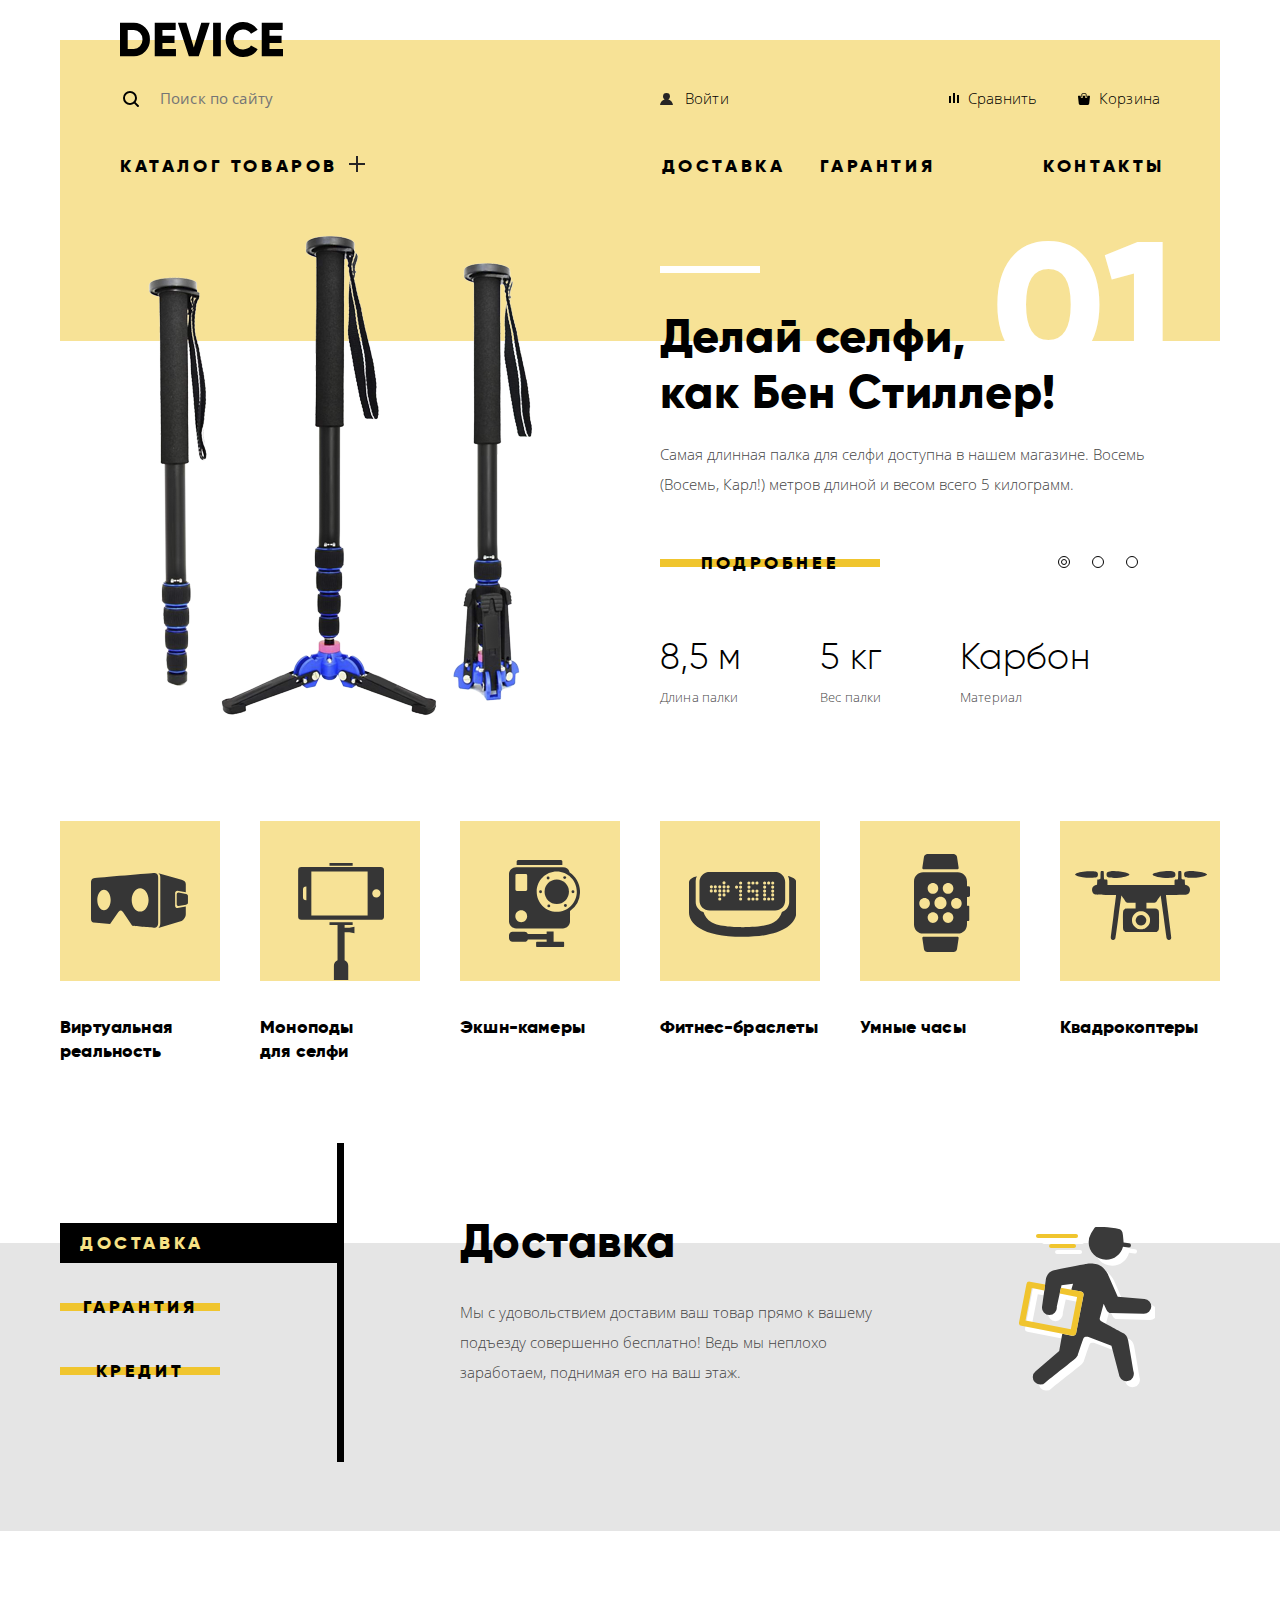
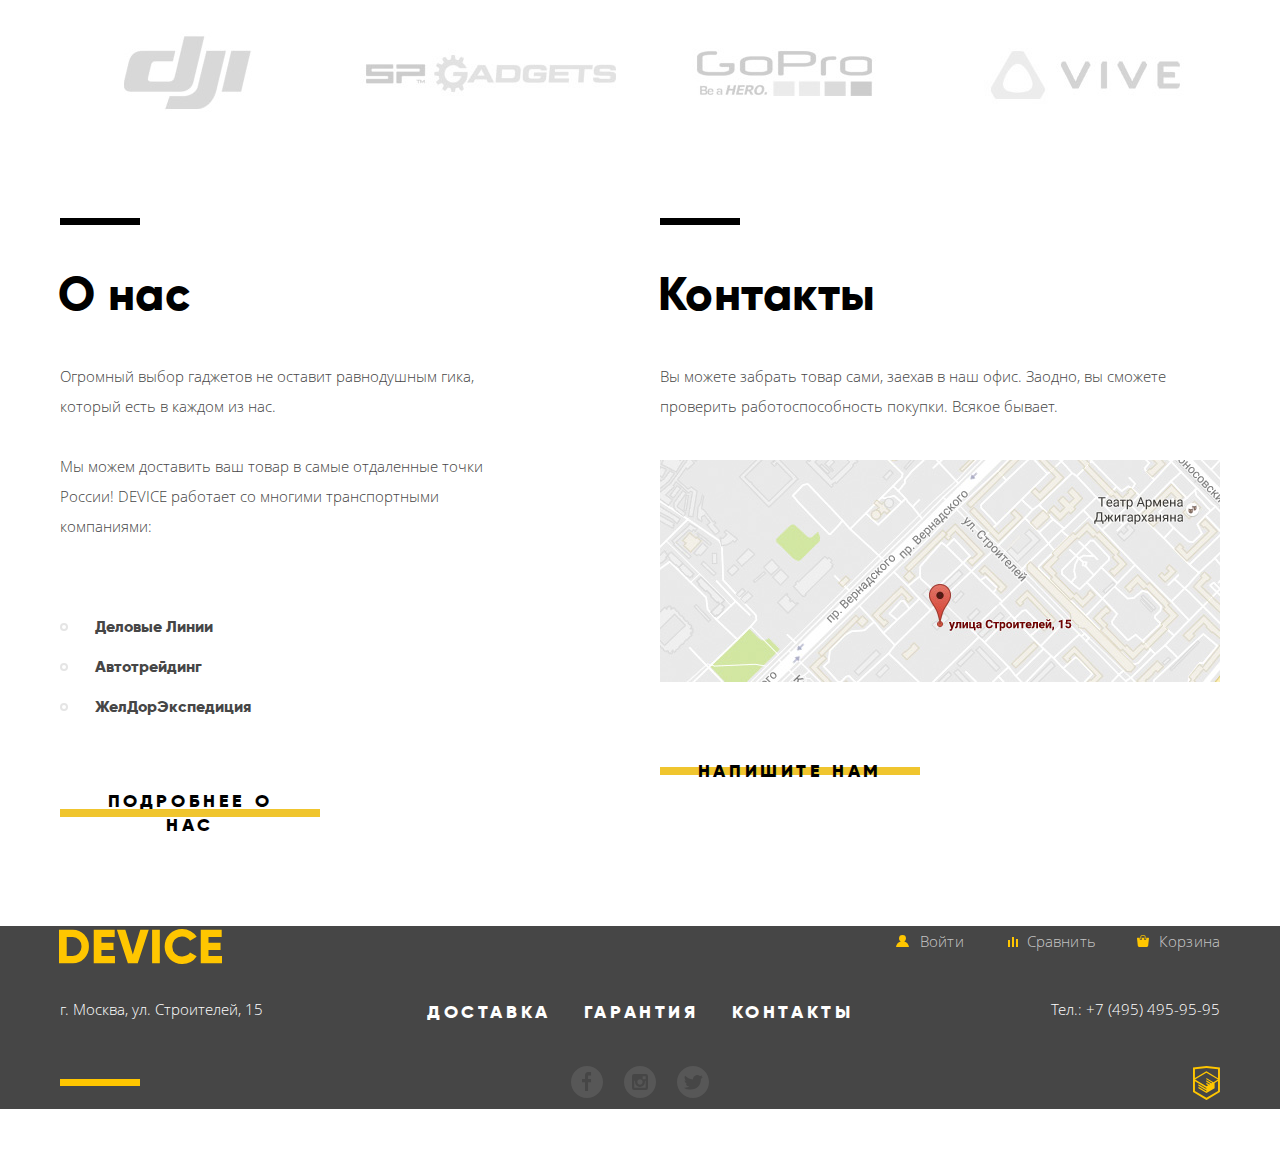
==== commit 043eed4f: "Форматирование кода, добавлены ссылки на профиль в навигации" ====
--- a/index.html
+++ b/index.html
@@ -1,357 +1,362 @@
 <!DOCTYPE html>
 <html lang="ru">
-  <head>
-    <meta charset="utf-8">
-    <title>HTML Academy: Девайс</title>
-    <link rel="stylesheet" href="css/normalize.css">
-    <link rel="stylesheet" href="css/style.css">
-  </head>
-  <body>
+
+<head>
+  <meta charset="utf-8">
+  <title>HTML Academy: Девайс</title>
+  <link rel="stylesheet" href="css/normalize.css">
+  <link rel="stylesheet" href="css/style.css">
+</head>
+
+<body>
+  <div class="container">
+    <header class="page-header">
+      <a class="page-header__logo">
+        <svg class="page-header__image page-header__image--black" width="163" height="35" xmlns="http://www.w3.org/2000/svg" viewBox="0 0 163.3 34.94">
+          <path d="M163.3 26.88v7.39H142V.67h21v7.39h-13.23v5.57h12.08v7.3h-12.08v6zm-39.87.58a9.88 9.88 0 0 0 4.66-1.1 7.49 7.49 0 0 0 3.16-3l6.67 3.84a15.51 15.51 0 0 1-6 5.69 17.52 17.52 0 0 1-8.46 2.09 17.12 17.12 0 0 1-17.59-17.47A17.12 17.12 0 0 1 123.43 0a17.42 17.42 0 0 1 8.41 2.09 15.88 15.88 0 0 1 6.09 5.69l-6.67 3.84a7.61 7.61 0 0 0-3.19-3 9.93 9.93 0 0 0-4.64-1.08 9.59 9.59 0 0 0-7.18 2.74 9.91 9.91 0 0 0-2.68 7.25 9.91 9.91 0 0 0 2.68 7.25 9.59 9.59 0 0 0 7.18 2.68zM93.27.67H101v33.6h-7.73zM69 34.27L58 .67h8.46l7.49 24.72L81.43.67h8.46l-11 33.6zM34.8.67h21v7.39H42.53v5.57h12.08v7.3H42.53v6h13.53v7.39H34.8zm-21.27 33.6H0V.67h13.53A15.72 15.72 0 0 1 25.25 5.5a16.46 16.46 0 0 1 4.71 12 16.46 16.46 0 0 1-4.71 12 15.73 15.73 0 0 1-11.72 4.77zM20 10.63a8.65 8.65 0 0 0-6.5-2.57H7.73v18.82h5.8A8.65 8.65 0 0 0 20 24.31a9.41 9.41 0 0 0 2.49-6.84A9.41 9.41 0 0 0 20 10.63z" />
+        </svg>
+      </a>
+      <nav class="main-navigation">
+        <div class="main-navigation__wrapper">
+          <form class="main-navigation__search site-search " id="search-form" action="https://echo.htmlacademy.ru/" method="get">
+            <label class="visually-hidden" for="search-field">Поиск по сайту</label>
+            <input class="site-search__field" id="search-field" name="search" type="search" placeholder="Поиск по сайту" required>
+            <button class="site-search__button" type="submit">Найти</button>
+          </form>
+          <ul class="main-navigation__user user-navigation">
+            <li class="user-navigation__item">
+              <a class="user-navigation__link user-navigation__link--login" href="login.html">Войти</a>
+            </li>
+          </ul>
+          <ul class="main-navigation__shopping shopping-navigation">
+            <li class="shopping-navigation__item">
+              <a class="shopping-navigation__link shopping-navigation__link--compare" href="#">Сравнить</a>
+            </li>
+            <li class="shopping-navigation__item">
+              <a class="shopping-navigation__link shopping-navigation__link--cart" href="#">Корзина</a>
+            </li>
+          </ul>
+        </div>
+        <ul class="main-navigation__site site-navigation">
+          <li class="site-navigation__item site-navigation__item--catalog">
+            <a class="site-navigation__link site-navigation__link--catalog" href="catalog.html">Каталог товаров</a>
+            <ul class="site-navigation__list catalog-navigation">
+              <li class="catalog-navigation__item">
+                <a class="catalog-navigation__link" href="#">Виртуальная реальность</a>
+              </li>
+              <li class="catalog-navigation__item">
+                <a class="catalog-navigation__link" href="#">Фитнес-браслеты</a>
+              </li>
+              <li class="catalog-navigation__item">
+                <a class="catalog-navigation__link" href="#">Квадрокоптеры</a>
+              </li>
+              <li class="catalog-navigation__item">
+                <a class="catalog-navigation__link" href="catalog.html">Моноподы для селфи</a>
+              </li>
+              <li class="catalog-navigation__item">
+                <a class="catalog-navigation__link" href="#">Умные часы</a>
+              </li>
+              <li class="catalog-navigation__item">
+                <a class="catalog-navigation__link" href="#">Экшн-камеры</a>
+              </li>
+            </ul>
+          </li>
+          <li class="site-navigation__item">
+            <a class="site-navigation__link" href="#">Доставка</a>
+          </li>
+          <li class="site-navigation__item">
+            <a class="site-navigation__link" href="#">Гарантия</a>
+          </li>
+          <li class="site-navigation__item">
+            <a class="site-navigation__link" href="#">Контакты</a>
+          </li>
+        </ul>
+      </nav>
+    </header>
+  </div>
+  <main>
+    <h1 class="visually-hidden">DEVICE - интернет-магазин гаджетов</h1>
     <div class="container">
-      <header class="page-header">
-        <a class="page-header__logo">
-          <svg class="page-header__image page-header__image--black" width="163" height="35" xmlns="http://www.w3.org/2000/svg" viewBox="0 0 163.3 34.94">
+      <section class="features">
+        <div class="features__wrapper">
+          <h2 class="visually-hidden">Промо-блок</h2>
+          <ol class="features-slider promo-slider">
+            <li class="promo-slider__item promo-slider__item--current">
+              <div class="promo-slider__image-wrapper">
+                <img class="promo-slider__image" src="img/slider-1.png" width="384" height="486" alt="Самая длинная селфи-палка">
+              </div>
+              <div class="promo-slider__description-wrapper">
+                <h3 class="promo-slider__title">Делай селфи,<br> как Бен Стиллер!</h3>
+                <p class="promo-slider__description">Самая длинная палка для селфи доступна в нашем магазине. Восемь (Восемь, Карл!) метров длиной и весом всего 5 килограмм.</p>
+                <a class="promo-slider__link button" href="#">Подробнее</a>
+                <dl class="promo-slider__list spec-list">
+                  <div class="spec-list__wrapper">
+                    <dt class="spec-list__name">Длина палки</dt>
+                    <dd class="spec-list__value">8,5 м</dd>
+                  </div>
+                  <div class="spec-list__wrapper">
+                    <dt class="spec-list__name">Вес палки</dt>
+                    <dd class="spec-list__value">5 кг</dd>
+                  </div>
+                  <div class="spec-list__wrapper">
+                    <dt class="spec-list__name">Материал</dt>
+                    <dd class="spec-list__value">Карбон</dd>
+                  </div>
+                </dl>
+              </div>
+            </li>
+            <li class="promo-slider__item">
+              <div class="promo-slider__image-wrapper">
+                <img class="promo-slider__image" src="img/slider-2.png" width="345" height="485" alt="Фитнес-браслет">
+              </div>
+              <div class="promo-slider__description-wrapper">
+                <h3 class="promo-slider__title">Худеем<br> правильно!</h3>
+                <p class="promo-slider__description">Мотивирующие фитнес-браслеты помогут найти в себе силы не пропускать занятия и соблюдать диету.</p>
+                <a class="promo-slider__link button" href="#">Подробнее</a>
+                <dl class="promo-slider__list spec-list">
+                  <div class="spec-list__wrapper">
+                    <dt class="spec-list__name">Без подзарядки</dt>
+                    <dd class="spec-list__value">48 часов</dd>
+                  </div>
+                </dl>
+              </div>
+            </li>
+            <li class="promo-slider__item">
+              <div class="promo-slider__image-wrapper">
+                <img class="promo-slider__image" src="img/slider-3.png" width="526" height="334" alt="Квадрокоптер">
+              </div>
+              <div class="promo-slider__description-wrapper">
+                <h3 class="promo-slider__title">Порхает как бабочка,<br> жалит как пчела!</h3>
+                <p class="promo-slider__description">Мотивирующие фитнес-браслеты помогут найти в себе силы не пропускать занятия и соблюдать диету.</p>
+                <a class="promo-slider__link button" href="#">Подробнее</a>
+                <dl class="promo-slider__list spec-list">
+                  <div class="spec-list__wrapper">
+                    <dt class="spec-list__name">Дальность полета</dt>
+                    <dd class="spec-list__value">800 м</dd>
+                  </div>
+                  <div class="spec-list__wrapper">
+                    <dt class="spec-list__name">Радиус поражения</dt>
+                    <dd class="spec-list__value">50 м</dd>
+                  </div>
+                </dl>
+              </div>
+            </li>
+          </ol>
+          <ul class="features__toggles slider-toggles">
+            <li class="slider-toggles__item">
+              <button class="slider-toggles__button slider-toggles__button--current" type="button">
+                <span class="visually-hidden">Первый слайд</span>
+              </button>
+            </li>
+            <li class="slider-toggles__item">
+              <button class="slider-toggles__button" type="button">
+                <span class="visually-hidden">Второй слайд</span>
+              </button>
+            </li>
+            <li class="slider-toggles__item">
+              <button class="slider-toggles__button" type="button">
+                <span class="visually-hidden">Третий слайд</span>
+              </button>
+            </li>
+          </ul>
+        </div>
+      </section>
+      <section class="popular-categories">
+        <h2 class="visually-hidden">Популярные категории</h2>
+        <ul class="popular-categories__list">
+          <li class="popular-categories__item">
+            <a class="popular-categories__link popular-categories__link--vr" href="#">Виртуальная реальность</a>
+          </li>
+          <li class="popular-categories__item">
+            <a class="popular-categories__link popular-categories__link--monopods" href="#">Моноподы<br> для селфи</a>
+          </li>
+          <li class="popular-categories__item">
+            <a class="popular-categories__link popular-categories__link--cameras" href="#">Экшн-камеры</a>
+          </li>
+          <li class="popular-categories__item">
+            <a class="popular-categories__link popular-categories__link--band" href="#">Фитнес-браслеты</a>
+          </li>
+          <li class="popular-categories__item">
+            <a class="popular-categories__link popular-categories__link--clock" href="#">Умные часы</a>
+          </li>
+          <li class="popular-categories__item">
+            <a class="popular-categories__link popular-categories__link--quadcopters" href="#">Квадрокоптеры</a>
+          </li>
+        </ul>
+      </section>
+    </div>
+    <section class="services">
+      <div class="container">
+        <h2 class="visually-hidden">Сервисы</h2>
+        <div class="services__wrapper">
+          <ul class="services__toggles services-tab">
+            <li class="services-tab__item">
+              <button class="button services-tab__link services-tab__link--current" type="button">Доставка</button>
+            </li>
+            <li class="services-tab__item">
+              <button class="button services-tab__link" type="button">Гарантия</button>
+            </li>
+            <li class="services-tab__item">
+              <button class="button services-tab__link" type="button">Кредит</button>
+            </li>
+          </ul>
+          <ul class="services__description services-list">
+            <li class="services-list__item services-list__item--delivery services-list__item--current">
+              <h3 class="services-list__title">Доставка</h3>
+              <p class="services-list__summary">Мы с удовольствием доставим ваш товар прямо к вашему подъезду совершенно бесплатно! Ведь мы неплохо заработаем, поднимая его на ваш этаж.</p>
+            </li>
+            <li class="services-list__item services-list__item--warranty">
+              <h3 class="services-list__title">Гарантия</h3>
+              <p class="services-list__summary">Если из-за возгорания купленного у нас товара у вас сгорит дом — не переживайте, мы выдадим вам новый. Товар, не дом, конечно же.</p>
+            </li>
+            <li class="services-list__item services-list__item--credit">
+              <h3 class="services-list__title">Кредит</h3>
+              <p class="services-list__summary">Залезть в долговую яму стало проще! Кредитные консультанты подберут для вас наиболее выгодные условия кредита. Выгодные для нашего банка, разумеется.</p>
+            </li>
+          </ul>
+        </div>
+      </div>
+    </section>
+    <div class="container">
+      <section class="brands">
+        <h2 class="visually-hidden">Бренды</h2>
+        <ul class="brands__list">
+          <li class="brands__item">
+            <a class="brands__link brands__link--dji" href="#">
+              <img class="brands__logo" src="img/dji-logo.jpg" width="260" height="100" alt="Логотип «DJI»">
+            </a>
+          </li>
+          <li class="brands__item">
+            <a class="brands__link brands__link--sp" href="#">
+              <img class="brands__logo" src="img/sp-gadgets-logo.jpg" width="260" height="100" alt="Логотип «SP Gadgets»">
+            </a>
+          </li>
+          <li class="brands__item">
+            <a class="brands__link brands__link--gopro" href="#">
+              <img class="brands__logo" src="img/gopro-logo.jpg" width="260" height="100" alt="Логотип «GoPro»">
+            </a>
+          </li>
+          <li class="brands__item">
+            <a class="brands__link brands__link--vive" href="#">
+              <img class="brands__logo" src="img/vive-logo.jpg" width="260" height="100" alt="Логотип «Vive»">
+            </a>
+          </li>
+        </ul>
+      </section>
+      <div class="wrapper">
+        <section class="about-us">
+          <h2 class="about-us__title">О нас</h2>
+          <p class="about-us__summary">Огромный выбор гаджетов не оставит равнодушным гика, который есть в каждом из нас.</p>
+          <p class="about-us__summary">Мы можем доставить ваш товар в самые отдаленные точки России! DEVICE работает со многими транспортными компаниями:</p>
+          <ul class="about-us__list company-list">
+            <li class="company-list__item"><b>Деловые Линии</b></li>
+            <li class="company-list__item"><b>Автотрейдинг</b></li>
+            <li class="company-list__item"><b>ЖелДорЭкспедиция</b></li>
+          </ul>
+          <a class="about-us__button button" href="#">Подробнее о нас</a>
+        </section>
+        <section class="contacts">
+          <h2 class="contacts__title">Контакты</h2>
+          <p class="contacts__summary">Вы можете забрать товар сами, заехав в наш офис. Заодно, вы сможете проверить работоспособность покупки. Всякое бывает.</p>
+          <a class="contacts__map-link" href="map.html" target="_blank">
+            <img class="contacts__map-image" src="img/map.jpg" alt="Адрес: г. Москва, ул. Строителей, д. 15">
+          </a>
+          <a class="contacts__button button" href="#">Напишите нам</a>
+        </section>
+      </div>
+    </div>
+  </main>
+  <footer class="page-footer">
+    <div class="container">
+      <div class="page-footer__row">
+        <a class="page-footer__logo">
+          <svg class="page-footer__image" width="163" height="35" xmlns="http://www.w3.org/2000/svg" viewBox="0 0 163.3 34.94">
             <path d="M163.3 26.88v7.39H142V.67h21v7.39h-13.23v5.57h12.08v7.3h-12.08v6zm-39.87.58a9.88 9.88 0 0 0 4.66-1.1 7.49 7.49 0 0 0 3.16-3l6.67 3.84a15.51 15.51 0 0 1-6 5.69 17.52 17.52 0 0 1-8.46 2.09 17.12 17.12 0 0 1-17.59-17.47A17.12 17.12 0 0 1 123.43 0a17.42 17.42 0 0 1 8.41 2.09 15.88 15.88 0 0 1 6.09 5.69l-6.67 3.84a7.61 7.61 0 0 0-3.19-3 9.93 9.93 0 0 0-4.64-1.08 9.59 9.59 0 0 0-7.18 2.74 9.91 9.91 0 0 0-2.68 7.25 9.91 9.91 0 0 0 2.68 7.25 9.59 9.59 0 0 0 7.18 2.68zM93.27.67H101v33.6h-7.73zM69 34.27L58 .67h8.46l7.49 24.72L81.43.67h8.46l-11 33.6zM34.8.67h21v7.39H42.53v5.57h12.08v7.3H42.53v6h13.53v7.39H34.8zm-21.27 33.6H0V.67h13.53A15.72 15.72 0 0 1 25.25 5.5a16.46 16.46 0 0 1 4.71 12 16.46 16.46 0 0 1-4.71 12 15.73 15.73 0 0 1-11.72 4.77zM20 10.63a8.65 8.65 0 0 0-6.5-2.57H7.73v18.82h5.8A8.65 8.65 0 0 0 20 24.31a9.41 9.41 0 0 0 2.49-6.84A9.41 9.41 0 0 0 20 10.63z" />
           </svg>
         </a>
-        <nav class="main-navigation">
-          <div class="main-navigation__wrapper">
-            <form class="main-navigation__search site-search " id="search-form" action="https://echo.htmlacademy.ru/" method="get">
-              <label class="visually-hidden" for="search-field">Поиск по сайту</label>
-              <input class="site-search__field" id="search-field" name="search" type="search" placeholder="Поиск по сайту" required>
-              <button class="site-search__button" type="submit">Найти</button>
-            </form>
-            <ul class="main-navigation__user user-navigation">
-              <li class="user-navigation__item">
-                <a class="user-navigation__link user-navigation__link--login" href="#">Войти</a>
-              </li>
-            </ul>
-            <ul class="main-navigation__shopping shopping-navigation">
-              <li class="shopping-navigation__item">
-                <a class="shopping-navigation__link shopping-navigation__link--compare" href="#">Сравнить</a>
-              </li>
-              <li class="shopping-navigation__item">
-                <a class="shopping-navigation__link shopping-navigation__link--cart" href="#">Корзина</a>
-              </li>
-            </ul>
-          </div>
-          <ul class="main-navigation__site site-navigation">
-            <li class="site-navigation__item site-navigation__item--catalog">
-              <a class="site-navigation__link site-navigation__link--catalog" href="catalog.html">Каталог товаров</a>
-              <ul class="site-navigation__list catalog-navigation">
-                <li class="catalog-navigation__item">
-                  <a class="catalog-navigation__link" href="#">Виртуальная реальность</a>
-                </li>
-                <li class="catalog-navigation__item">
-                  <a class="catalog-navigation__link" href="#">Фитнес-браслеты</a>
-                </li>
-                <li class="catalog-navigation__item">
-                  <a class="catalog-navigation__link" href="#">Квадрокоптеры</a>
-                </li>
-                <li class="catalog-navigation__item">
-                  <a class="catalog-navigation__link" href="catalog.html">Моноподы для селфи</a>
-                </li>
-                <li class="catalog-navigation__item">
-                  <a class="catalog-navigation__link" href="#">Умные часы</a>
-                </li>
-                <li class="catalog-navigation__item">
-                  <a class="catalog-navigation__link" href="#">Экшн-камеры</a>
-                </li>
-              </ul>
-            </li>
-            <li class="site-navigation__item">
-              <a class="site-navigation__link" href="#">Доставка</a>
-            </li>
-            <li class="site-navigation__item">
-              <a class="site-navigation__link" href="#">Гарантия</a>
-            </li>
-            <li class="site-navigation__item">
-              <a class="site-navigation__link" href="#">Контакты</a>
-            </li>
-          </ul>
-        </nav>
-      </header>
-    </div>
-    <main>
-      <div class="container">
-        <section class="features">
-          <div class="features__wrapper">
-            <h2 class="visually-hidden">Промо-блок</h2>
-            <ol class="features-slider promo-slider">
-              <li class="promo-slider__item promo-slider__item--current">
-                <div class="promo-slider__image-wrapper">
-                  <img class="promo-slider__image" src="img/slider-1.png" width="384" height="486" alt="Самая длинная селфи-палка">
-                </div>
-                <div class="promo-slider__description-wrapper">
-                  <h3 class="promo-slider__title">Делай селфи,<br> как Бен Стиллер!</h3>
-                  <p class="promo-slider__description">Самая длинная палка для селфи доступна в нашем магазине. Восемь (Восемь, Карл!) метров длиной и весом всего 5 килограмм.</p>
-                  <a class="promo-slider__link button" href="#">Подробнее</a>
-                  <dl class="promo-slider__list spec-list">
-                    <div class="spec-list__wrapper">
-                      <dt class="spec-list__name">Длина палки</dt>
-                      <dd class="spec-list__value">8,5 м</dd>
-                    </div>
-                    <div class="spec-list__wrapper">
-                      <dt class="spec-list__name">Вес палки</dt>
-                      <dd class="spec-list__value">5 кг</dd>
-                    </div>
-                    <div class="spec-list__wrapper">
-                      <dt class="spec-list__name">Материал</dt>
-                      <dd class="spec-list__value">Карбон</dd>
-                    </div>
-                  </dl>
-                </div>
-              </li>
-              <li class="promo-slider__item">
-                <div class="promo-slider__image-wrapper">
-                  <img class="promo-slider__image"  src="img/slider-2.png" width="345" height="485" alt="Фитнес-браслет">
-                </div>
-                <div class="promo-slider__description-wrapper">
-                  <h3 class="promo-slider__title">Худеем<br> правильно!</h3>
-                  <p class="promo-slider__description">Мотивирующие фитнес-браслеты помогут найти в себе силы не пропускать занятия и соблюдать диету.</p>
-                  <a class="promo-slider__link button" href="#">Подробнее</a>
-                  <dl class="promo-slider__list spec-list">
-                    <div class="spec-list__wrapper">
-                      <dt class="spec-list__name">Без подзарядки</dt>
-                      <dd class="spec-list__value">48 часов</dd>
-                    </div>
-                  </dl>
-                </div>
-              </li>
-              <li class="promo-slider__item">
-                <div class="promo-slider__image-wrapper">
-                  <img class="promo-slider__image" src="img/slider-3.png" width="526" height="334" alt="Квадрокоптер">
-                </div>
-                <div class="promo-slider__description-wrapper">
-                  <h3 class="promo-slider__title">Порхает как бабочка,<br> жалит как пчела!</h3>
-                  <p class="promo-slider__description">Мотивирующие фитнес-браслеты помогут найти в себе силы не пропускать занятия и соблюдать диету.</p>
-                  <a class="promo-slider__link button" href="#">Подробнее</a>
-                  <dl class="promo-slider__list spec-list">
-                    <div class="spec-list__wrapper">
-                      <dt class="spec-list__name">Дальность полета</dt>
-                      <dd class="spec-list__value">800 м</dd>
-                    </div>
-                    <div class="spec-list__wrapper">
-                      <dt class="spec-list__name">Радиус поражения</dt>
-                      <dd class="spec-list__value">50 м</dd>
-                    </div>
-                  </dl>
-                </div>
-              </li>
-            </ol>
-            <ul class="features__toggles slider-toggles">
-              <li class="slider-toggles__item">
-                <button class="slider-toggles__button slider-toggles__button--current" type="button">
-                <span class="visually-hidden">Первый слайд</span>
-                </button>
-              </li>
-              <li class="slider-toggles__item">
-                <button class="slider-toggles__button" type="button">
-                <span class="visually-hidden">Второй слайд</span>
-                </button>
-              </li>
-              <li class="slider-toggles__item">
-                <button class="slider-toggles__button" type="button">
-                <span class="visually-hidden">Третий слайд</span>
-                </button>
-              </li>
-            </ul>
-          </div>
-        </section>
-        <section class="popular-categories">
-          <h2 class="visually-hidden">Популярные категории</h2>
-          <ul class="popular-categories__list">
-            <li class="popular-categories__item">
-              <a class="popular-categories__link popular-categories__link--vr" href="#">Виртуальная реальность</a>
-            </li>
-            <li class="popular-categories__item">
-              <a class="popular-categories__link popular-categories__link--monopods" href="#">Моноподы<br> для селфи</a>
-            </li>
-            <li class="popular-categories__item">
-              <a class="popular-categories__link popular-categories__link--cameras" href="#">Экшн-камеры</a>
-            </li>
-            <li class="popular-categories__item">
-              <a class="popular-categories__link popular-categories__link--band" href="#">Фитнес-браслеты</a>
-            </li>
-            <li class="popular-categories__item">
-              <a class="popular-categories__link popular-categories__link--clock" href="#">Умные часы</a>
-            </li>
-            <li class="popular-categories__item">
-              <a class="popular-categories__link popular-categories__link--quadcopters" href="#">Квадрокоптеры</a>
-            </li>
-          </ul>
-        </section>
-      </div>
-      <section class="services">
-        <div class="container">
-          <h2 class="visually-hidden">Сервисы</h2>
-          <div class="services__wrapper">
-            <ul class="services__toggles services-tab">
-              <li class="services-tab__item">
-                <button class="button services-tab__link services-tab__link--current" type="button">Доставка</button>
-              </li>
-              <li class="services-tab__item">
-                <button class="button services-tab__link" type="button">Гарантия</button>
-              </li>
-              <li class="services-tab__item">
-                <button class="button services-tab__link" type="button">Кредит</button>
-              </li>
-            </ul>
-            <ul class="services__description services-list">
-              <li class="services-list__item services-list__item--delivery services-list__item--current">
-                <h3 class="services-list__title">Доставка</h3>
-                <p class="services-list__summary">Мы с удовольствием доставим ваш товар прямо к вашему подъезду совершенно бесплатно! Ведь мы неплохо заработаем, поднимая его на ваш этаж.</p>
-              </li>
-              <li class="services-list__item services-list__item--warranty">
-                <h3 class="services-list__title">Гарантия</h3>
-                <p class="services-list__summary">Если из-за возгорания купленного у нас товара у вас сгорит дом — не переживайте, мы выдадим вам новый. Товар, не дом, конечно же.</p>
-              </li>
-              <li class="services-list__item services-list__item--credit">
-                <h3 class="services-list__title">Кредит</h3>
-                <p class="services-list__summary">Залезть в долговую яму стало проще! Кредитные консультанты подберут для вас наиболее выгодные условия кредита. Выгодные для нашего банка, разумеется.</p>
-              </li>
-            </ul>
-          </div>
-        </div>
-      </section>
-      <div class="container">
-        <section class="brands">
-          <h2 class="visually-hidden">Бренды</h2>
-          <ul class="brands__list">
-            <li class="brands__item">
-              <a class="brands__link brands__link--dji" href="#">
-              <img class="brands__logo" src="img/dji-logo.jpg" width="260" height="100" alt="Логотип «DJI»">
-              </a>
-            </li>
-            <li class="brands__item">
-              <a class="brands__link brands__link--sp" href="#">
-              <img class="brands__logo" src="img/sp-gadgets-logo.jpg" width="260" height="100" alt="Логотип «SP Gadgets»">
-              </a>
-            </li>
-            <li class="brands__item">
-              <a class="brands__link brands__link--gopro" href="#">
-              <img class="brands__logo" src="img/gopro-logo.jpg" width="260" height="100" alt="Логотип «GoPro»">
-              </a>
-            </li>
-            <li class="brands__item">
-              <a class="brands__link brands__link--vive" href="#">
-              <img class="brands__logo" src="img/vive-logo.jpg" width="260" height="100" alt="Логотип «Vive»">
-              </a>
-            </li>
-          </ul>
-        </section>
-        <div class="wrapper">
-          <section class="about-us">
-            <h2 class="about-us__title">О нас</h2>
-            <p class="about-us__summary">Огромный выбор гаджетов не оставит равнодушным гика, который есть в каждом из нас.</p>
-            <p class="about-us__summary">Мы можем доставить ваш товар в самые отдаленные точки России! DEVICE работает со многими транспортными компаниями:</p>
-            <ul class="about-us__list company-list">
-              <li class="company-list__item"><b>Деловые Линии</b></li>
-              <li class="company-list__item"><b>Автотрейдинг</b></li>
-              <li class="company-list__item"><b>ЖелДорЭкспедиция</b></li>
-            </ul>
-            <a class="about-us__button button" href="#">Подробнее о нас</a>
-          </section>
-          <section class="contacts">
-            <h2 class="contacts__title">Контакты</h2>
-            <p class="contacts__summary">Вы можете забрать товар сами, заехав в наш офис. Заодно, вы сможете проверить работоспособность покупки. Всякое бывает.</p>
-            <a class="contacts__map-link" href="map.html" target="_blank">
-            <img class="contacts__map-image" src="img/map.jpg" alt="Адрес: г. Москва, ул. Строителей, д. 15">
-            </a>
-            <a class="contacts__button button" href="#">Напишите нам</a>
-          </section>
-        </div>
-      </div>
-    </main>
-    <footer class="page-footer">
-      <div class="page-footer__wrapper container">
-        <div class="page-footer__row">
-          <a class="page-footer__logo">
-            <svg class="page-footer__image" width="163" height="35" xmlns="http://www.w3.org/2000/svg" viewBox="0 0 163.3 34.94">
-              <path d="M163.3 26.88v7.39H142V.67h21v7.39h-13.23v5.57h12.08v7.3h-12.08v6zm-39.87.58a9.88 9.88 0 0 0 4.66-1.1 7.49 7.49 0 0 0 3.16-3l6.67 3.84a15.51 15.51 0 0 1-6 5.69 17.52 17.52 0 0 1-8.46 2.09 17.12 17.12 0 0 1-17.59-17.47A17.12 17.12 0 0 1 123.43 0a17.42 17.42 0 0 1 8.41 2.09 15.88 15.88 0 0 1 6.09 5.69l-6.67 3.84a7.61 7.61 0 0 0-3.19-3 9.93 9.93 0 0 0-4.64-1.08 9.59 9.59 0 0 0-7.18 2.74 9.91 9.91 0 0 0-2.68 7.25 9.91 9.91 0 0 0 2.68 7.25 9.59 9.59 0 0 0 7.18 2.68zM93.27.67H101v33.6h-7.73zM69 34.27L58 .67h8.46l7.49 24.72L81.43.67h8.46l-11 33.6zM34.8.67h21v7.39H42.53v5.57h12.08v7.3H42.53v6h13.53v7.39H34.8zm-21.27 33.6H0V.67h13.53A15.72 15.72 0 0 1 25.25 5.5a16.46 16.46 0 0 1 4.71 12 16.46 16.46 0 0 1-4.71 12 15.73 15.73 0 0 1-11.72 4.77zM20 10.63a8.65 8.65 0 0 0-6.5-2.57H7.73v18.82h5.8A8.65 8.65 0 0 0 20 24.31a9.41 9.41 0 0 0 2.49-6.84A9.41 9.41 0 0 0 20 10.63z" />
+        <ul class="page-footer__user user-navigation">
+          <li class="user-navigation__item">
+            <a class="user-navigation__link user-navigation__link--yellow-login" href="#">Войти</a>
+          </li>
+        </ul>
+        <ul class="page-footer__shopping shopping-navigation">
+          <li class="shopping-navigation__item">
+            <a class="shopping-navigation__link shopping-navigation__link--yellow-compare" href="#">Сравнить</a>
+          </li>
+          <li class="shopping-navigation__item">
+            <a class="shopping-navigation__link shopping-navigation__link--yellow-cart" href="#">Корзина</a>
+          </li>
+        </ul>
+      </div>
+      <div class="page-footer__row">
+        <p class="page-footer__address">г. Москва, ул. Строителей, 15</p>
+        <ul class="page-footer__navigation site-navigation">
+          <li class="site-navigation__item">
+            <a class="site-navigation__link" href="#">Доставка</a>
+          </li>
+          <li class="site-navigation__item">
+            <a class="site-navigation__link" href="#">Гарантия</a>
+          </li>
+          <li class="site-navigation__item">
+            <a class="site-navigation__link" href="#">Контакты</a>
+          </li>
+        </ul>
+        <p class="page-footer__phone">Тел.: +7 (495) 495-95-95</p>
+      </div>
+      <div class="page-footer__row">
+        <ul class="page-footer__social social">
+          <li class="social__item">
+            <a class="social__link social__link--facebook" href="https://www.facebook.com/htmlacademy">
+              <span class="visually-hidden">Мы в Фейсбуке</span></a>
+          </li>
+          <li class="social__item">
+            <a class="social__link social__link--instagram" href="https://www.instagram.com/htmlacademy">
+              <span class="visually-hidden">Мы в Инстаграме</span>
+            </a>
+          </li>
+          <li class="social__item">
+            <a class="social__link social__link--twitter" href="https://twitter.com/htmlacademy_ru">
+              <span class="visually-hidden">Мы в Твиттере</span>
+            </a>
+          </li>
+        </ul>
+        <p class="page-footer__copyright copyright">
+          <span class="visually-hidden">Разработано:</span>
+          <a class="copyright__link" href="https://htmlacademy.ru/intensive/htmlcss">
+            <svg class="copyright__image" aria-label="HTML Academy" height="34.09" width="26.943" xmlns="http://www.w3.org/2000/svg">
+              <path d="M13.62.017L13.472 0 0 1.412v24.661l13.473 8.017 13.43-7.99.042-.025V1.412zm11.399 12.11L13.495 5.334l-.001-.104-.087.05-.088-.056v.109L1.925 12.118V3.147l11.548-1.212L25.02 3.147v8.98zm-11.614-5.34L24.923 13.5l-4.479 2.64-7.093-4.221-.014 1.415 5.904 3.513-.86.507-5.03-2.992-.014 1.415 3.827 2.275-.782.523-3.031-1.787-.014 1.413 1.853 1.091-1.8 1.081-11.356-6.751zm-11.48 8.34l11.411 6.791.016 1.044-7.942-4.728-.015 1.416 7.979 4.795.018 1.076-7.973-4.74-.013 1.414 8.021 4.822.046.025 8.143-4.872-.011-5.177 3.415-2.036v10.021L13.472 31.85 1.925 24.979z" />
             </svg>
           </a>
-          <ul class="page-footer__user user-navigation">
-            <li class="user-navigation__item">
-              <a class="user-navigation__link user-navigation__link--yellow-login" href="#">Войти</a>
-            </li>
-          </ul>
-          <ul class="page-footer__shopping shopping-navigation">
-            <li class="shopping-navigation__item">
-              <a class="shopping-navigation__link shopping-navigation__link--yellow-compare" href="#">Сравнить</a>
-            </li>
-            <li class="shopping-navigation__item">
-              <a class="shopping-navigation__link shopping-navigation__link--yellow-cart" href="#">Корзина</a>
-            </li>
-          </ul>
-        </div>
-        <div class="page-footer__row">
-          <p class="page-footer__address">г. Москва, ул. Строителей, 15</p>
-          <ul class="page-footer__navigation site-navigation">
-            <li class="site-navigation__item">
-              <a class="site-navigation__link" href="#">Доставка</a>
-            </li>
-            <li class="site-navigation__item">
-              <a class="site-navigation__link" href="#">Гарантия</a>
-            </li>
-            <li class="site-navigation__item">
-              <a class="site-navigation__link" href="#">Контакты</a>
-            </li>
-          </ul>
-          <p class="page-footer__phone">Тел.: +7 (495) 495-95-95</p>
-        </div>
-        <div class="page-footer__row">
-          <ul class="page-footer__social social">
-            <li class="social__item">
-              <a class="social__link social__link--facebook" href="https://www.facebook.com/htmlacademy">
-              <span class="visually-hidden">Мы в Фейсбуке</span></a>
-            </li>
-            <li class="social__item">
-              <a class="social__link social__link--instagram" href="https://www.instagram.com/htmlacademy">
-              <span class="visually-hidden">Мы в Инстаграме</span>
-              </a>
-            </li>
-            <li class="social__item">
-              <a class="social__link social__link--twitter" href="https://twitter.com/htmlacademy_ru">
-              <span class="visually-hidden">Мы в Твиттере</span>
-              </a>
-            </li>
-          </ul>
-          <p class="page-footer__copyright copyright">
-            <span class="visually-hidden">Разработано:</span>
-            <a class="copyright__link" href="https://htmlacademy.ru/intensive/htmlcss">
-              <svg class="copyright__image" aria-label="HTML Academy" height="34.09" width="26.943" xmlns="http://www.w3.org/2000/svg">
-                <path d="M13.62.017L13.472 0 0 1.412v24.661l13.473 8.017 13.43-7.99.042-.025V1.412zm11.399 12.11L13.495 5.334l-.001-.104-.087.05-.088-.056v.109L1.925 12.118V3.147l11.548-1.212L25.02 3.147v8.98zm-11.614-5.34L24.923 13.5l-4.479 2.64-7.093-4.221-.014 1.415 5.904 3.513-.86.507-5.03-2.992-.014 1.415 3.827 2.275-.782.523-3.031-1.787-.014 1.413 1.853 1.091-1.8 1.081-11.356-6.751zm-11.48 8.34l11.411 6.791.016 1.044-7.942-4.728-.015 1.416 7.979 4.795.018 1.076-7.973-4.74-.013 1.414 8.021 4.822.046.025 8.143-4.872-.011-5.177 3.415-2.036v10.021L13.472 31.85 1.925 24.979z"/>
-              </svg>
-            </a>
-          </p>
-        </div>
-      </div>
-    </footer>
-    <section class="modal feedback">
-      <h2 class="visually-hidden">Напишите нам:</h2>
-      <form class="feedback__form" action="https://echo.htmlacademy.ru" method="post">
-        <div class="feedback__field-wrapper">
-          <label class="feedback__label" for="user-name">Ваше имя:</label>
-          <input class="feedback__field feedback__field--input" id="user-name" name="name" type="text" placeholder="Имя Фамилия">
-        </div>
-        <div class="feedback__field-wrapper">
-          <label class="feedback__label" for="user-mail">Ваш e-mail:</label>
-          <input class="feedback__field feedback__field--input" id="user-mail" name="email"  type="email" placeholder="email@example.com">
-        </div>
-        <div class="feedback__field-wrapper">
-          <label class="feedback__label" for="feedback-text">Текст письма:</label>
-          <textarea class="feedback__field feedback__field--textarea" id="feedback-text" name="text" placeholder="В свободной форме"></textarea>
-        </div>
-        <button class="feedback__button button" type="submit">Отправить</button>
-      </form>
-      <button class="feedback__close close-button" type="button">Закрыть</button>
-    </section>
-    <section class="modal modal-map">
-      <h2 class="visually-hidden">Карта проезда</h2>
-      <iframe src="https://www.google.com/maps/embed?pb=!1m18!1m12!1m3!1d2249.1123088794748!2d37.527429315890004!3d55.68703400453003!2m3!1f0!2f0!3f0!3m2!1i1024!2i768!4f13.1!3m3!1m2!1s0x46b54cf65f5c8955%3A0x694710ccd55501e!2sUlitsa+Stroiteley%2C+15%2C+Moskva%2C+119311!5e0!3m2!1sen!2sru!4v1542461207239" width="960" height="559" style="border:0" allowfullscreen></iframe>
-      <button class="modal-map__close close-button" type="button">Закрыть</button>
-    </section>
-    <script src="js/script.js"></script>
-  </body>
-</html>+        </p>
+      </div>
+    </div>
+  </footer>
+  <section class="modal feedback">
+    <h2 class="visually-hidden">Напишите нам:</h2>
+    <form class="feedback__form" action="https://echo.htmlacademy.ru" method="post">
+      <div class="feedback__field-wrapper">
+        <label class="feedback__label" for="user-name">Ваше имя:</label>
+        <input class="feedback__field feedback__field--input" id="user-name" name="name" type="text" placeholder="Имя Фамилия">
+      </div>
+      <div class="feedback__field-wrapper">
+        <label class="feedback__label" for="user-mail">Ваш e-mail:</label>
+        <input class="feedback__field feedback__field--input" id="user-mail" name="email" type="email" placeholder="email@example.com">
+      </div>
+      <div class="feedback__field-wrapper">
+        <label class="feedback__label" for="feedback-text">Текст письма:</label>
+        <textarea class="feedback__field feedback__field--textarea" id="feedback-text" name="text" placeholder="В свободной форме"></textarea>
+      </div>
+      <button class="feedback__button button" type="submit">Отправить</button>
+    </form>
+    <button class="feedback__close close-button" type="button">Закрыть</button>
+  </section>
+  <section class="modal modal-map">
+    <h2 class="visually-hidden">Карта проезда</h2>
+    <iframe src="https://www.google.com/maps/embed?pb=!1m18!1m12!1m3!1d2249.1123088794748!2d37.527429315890004!3d55.68703400453003!2m3!1f0!2f0!3f0!3m2!1i1024!2i768!4f13.1!3m3!1m2!1s0x46b54cf65f5c8955%3A0x694710ccd55501e!2sUlitsa+Stroiteley%2C+15%2C+Moskva%2C+119311!5e0!3m2!1sen!2sru!4v1542461207239"
+      width="960" height="559" style="border:0" allowfullscreen></iframe>
+    <button class="modal-map__close close-button" type="button">Закрыть</button>
+  </section>
+  <script src="js/script.js"></script>
+</body>
+
+</html>
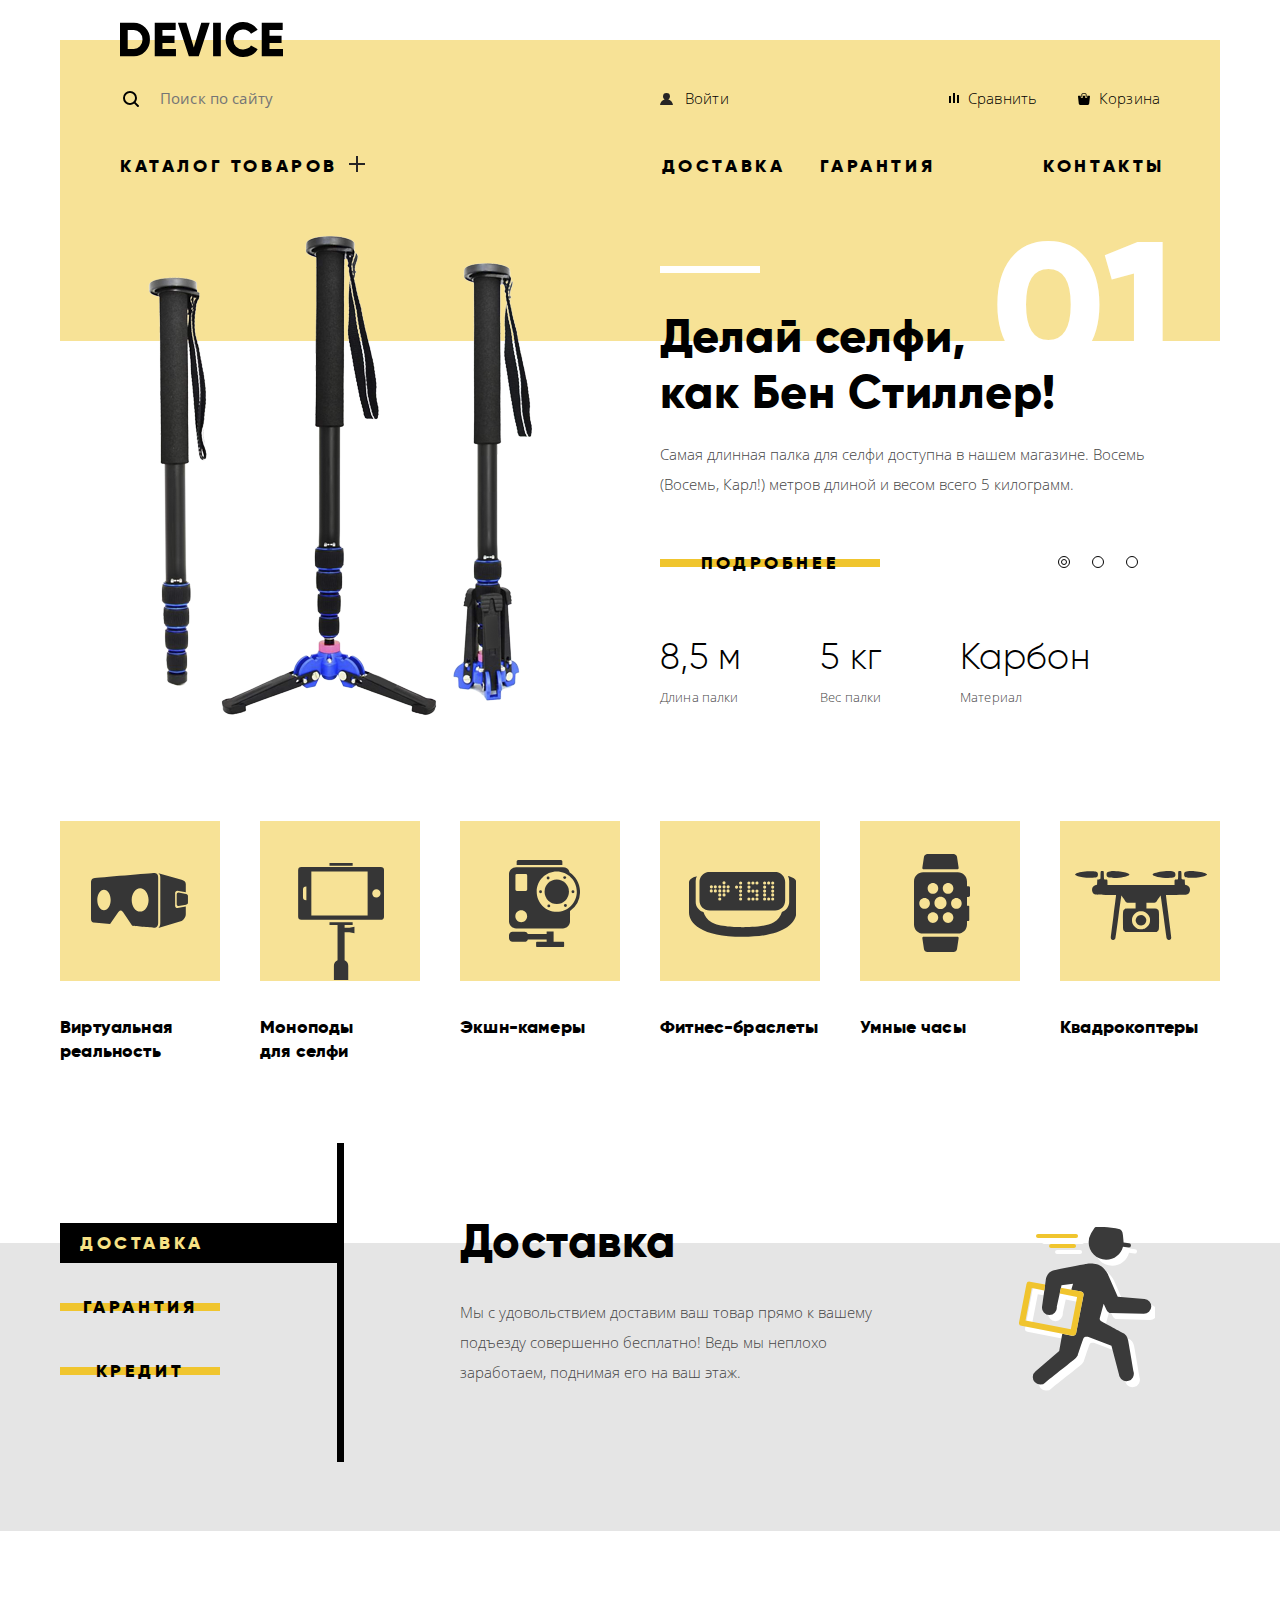
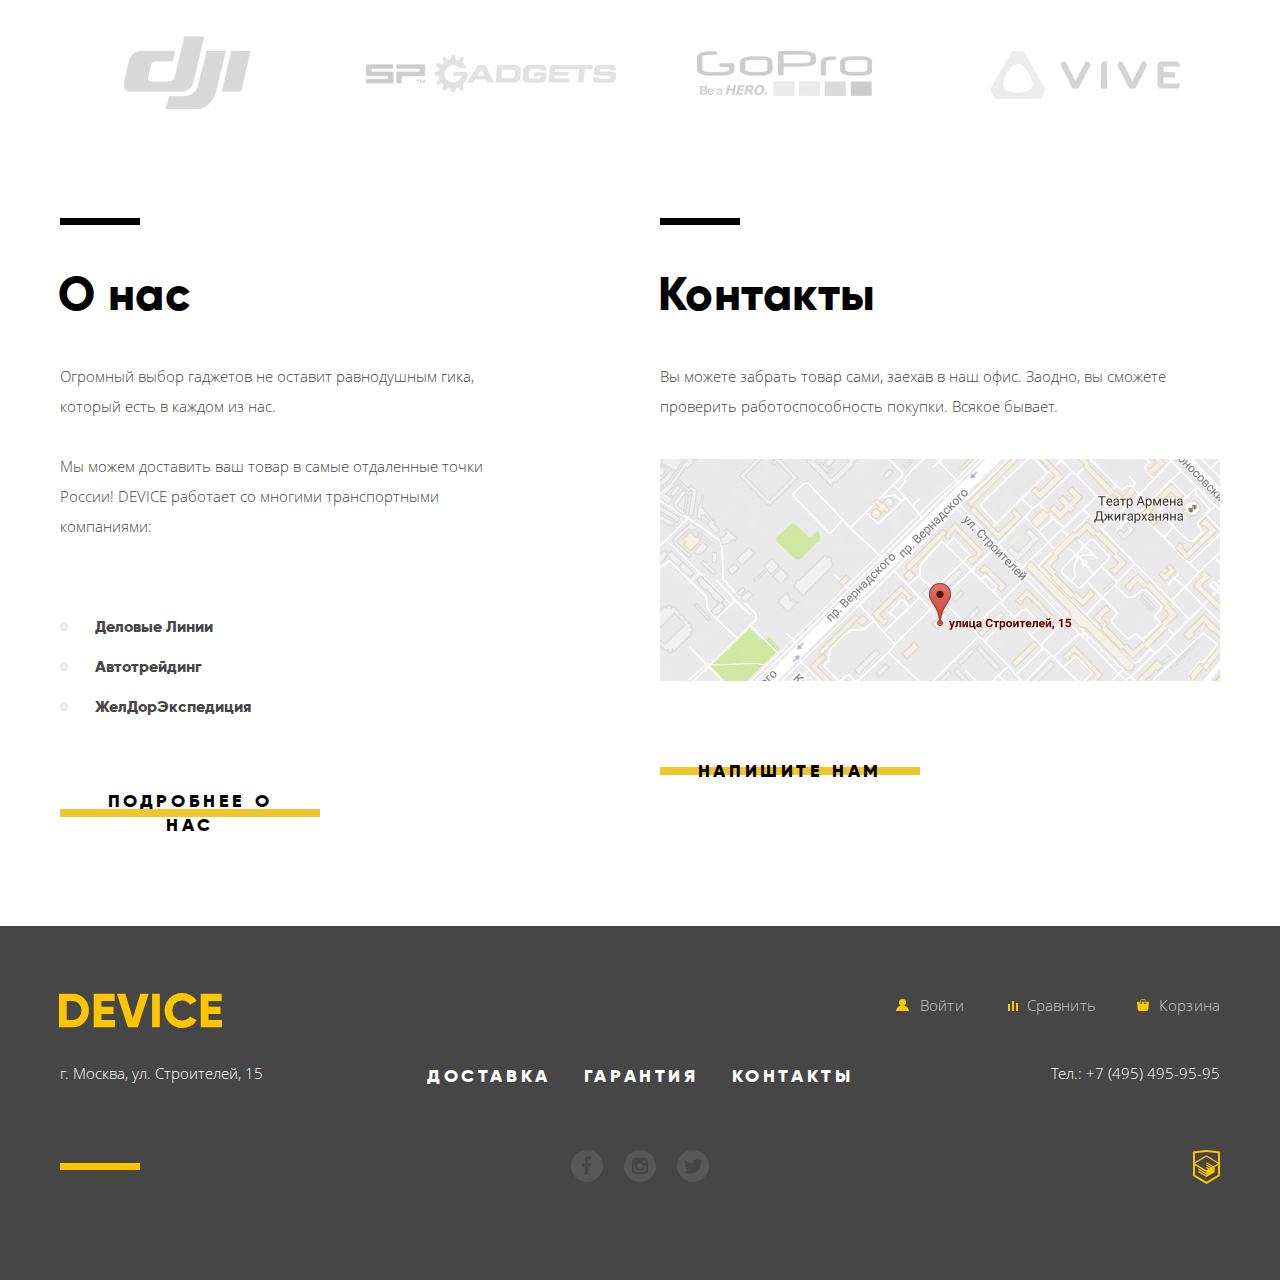
==== commit b76e93d7: "Добавлена ссылка на страницу контактов в блоке Контакты" ====
--- a/index.html
+++ b/index.html
@@ -261,7 +261,7 @@
           <a class="contacts__map-link" href="map.html" target="_blank">
             <img class="contacts__map-image" src="img/map.jpg" alt="Адрес: г. Москва, ул. Строителей, д. 15">
           </a>
-          <a class="contacts__button button" href="#">Напишите нам</a>
+          <a class="contacts__button button" href="contact-us.html">Напишите нам</a>
         </section>
       </div>
     </div>
--- a/css/style.css
+++ b/css/style.css
@@ -53,18 +53,26 @@
 input[type="radio"].visually-hidden {
   position: absolute;
 
+  overflow: hidden;
   clip: rect(0 0 0 0);
 
   width: 1px;
   height: 1px;
   margin: -1px;
+  padding: 0;
+
+  white-space: nowrap;
+
+  border: 0;
+
+  clip-path: inset(100%);
 }
 
 body {
   margin: 0;
   padding: 0;
 
-  font-family: "Open Sans", Arial, sans-serif;
+  font-family: "Open Sans", "Arial", sans-serif;
   font-size: 15px;
   font-weight: 300;
   line-height: 30px;
@@ -190,7 +198,6 @@
 
   width: 440px;
   height: 49px;
-
 }
 
 .main-navigation__search::before {
@@ -217,8 +224,10 @@
   letter-spacing: 0.01em;
 
   border: 0;
+
+  background-color: #f7e296;
   outline: none;
-  background-color: #f7e296;
+
 }
 
 .site-search__field:focus {
@@ -405,7 +414,7 @@
 .site-navigation__link {
   position: relative;
 
-  font-family: "Gilroy", "Arial Black", sans-serif;
+  font-family: "Gilroy", "Arial", sans-serif;
   font-size: 18px;
   font-weight: 800;
   line-height: 24px;
@@ -519,7 +528,6 @@
 .catalog-navigation__link:hover,
 .catalog-navigation__link:focus {
   opacity: 0.6;
-
   outline: none;
 }
 
@@ -561,7 +569,7 @@
   position: absolute;
   top: 0;
   z-index: -1;
-  /* display: flex; */
+
   display: none;
 
   counter-increment: my-counter;
@@ -576,7 +584,7 @@
   top: -16px;
   right: 43px;
 
-  font-family: "Gilroy", "Arial Black", sans-serif;
+  font-family: "Gilroy", "Arial", sans-serif;
   font-size: 179px;
   font-weight: 800;
   line-height: 179px;
@@ -588,9 +596,10 @@
 
 .promo-slider__item--current {
   position: relative;
-  display: flex;
   z-index: 0;
 
+  display: flex;
+
   opacity: 1;
 }
 
@@ -598,7 +607,6 @@
   display: flex;
 
   width: 560px;
-  /* margin-right: 40px; */
 
   justify-content: center;
 }
@@ -606,7 +614,6 @@
 .promo-slider__image {
   max-width: 555px;
   max-height: 486px;
-  /* margin: auto; */
 }
 
 .promo-slider__description-wrapper {
@@ -636,7 +643,7 @@
   margin: 0;
   margin-bottom: 19px;
 
-  font-family: "Gilroy", "Arial Black", sans-serif;
+  font-family: "Gilroy", "Arial", sans-serif;
   font-size: 47px;
   font-weight: 800;
   line-height: 56px;
@@ -647,7 +654,6 @@
 
 .promo-slider__description {
   margin-bottom: 44px;
-  /* padding-right: 20px; */
 }
 
 .promo-slider__link {
@@ -750,7 +756,7 @@
   content: "";
 
   position: absolute;
-  z-index: 1;
+  z-index: 2;
   top: 2px;
   left: 2px;
 
@@ -761,9 +767,10 @@
   border-radius: 50%;
   background-color: #ffffff;
 }
+
 /*popular categories*/
 .popular-categories {
-  margin-bottom: 80px;
+  margin-bottom: 70px;
 }
 
 .popular-categories__list {
@@ -780,6 +787,7 @@
 .popular-categories__item {
   width: 160px;
   margin-right: 40px;
+  margin-bottom: 10px;
 }
 
 .popular-categories__item:nth-child(6n) {
@@ -793,7 +801,7 @@
 
   padding-top: 194px;
 
-  font-family: "Gilroy", "Arial Black", sans-serif;
+  font-family: "Gilroy", "Arial", sans-serif;
   font-size: 18px;
   font-weight: 800;
   line-height: 24px;
@@ -802,7 +810,6 @@
   letter-spacing: 0.01em;
 
   color: #000000;
-
   outline: none;
 }
 
@@ -880,7 +887,6 @@
 .popular-categories__link:hover::before,
 .popular-categories__link:focus::before {
   opacity: 1;
-
 }
 
 .popular-categories__link:active::before {
@@ -908,30 +914,23 @@
 .services__wrapper {
   display: flex;
 
-  padding-bottom: 80px;
+  padding-bottom: 33px;
 }
 
 .services__toggles {
   position: relative;
 
-  width: 280px;
+  width: 284px;
   margin: 0;
   padding: 0;
 
   list-style: none;
 }
 
-.services__toggles::after {
-  content: "";
-
-  position: absolute;
-  top: 0;
-  right: -4px;
-
-  width: 7px;
-  height: 319px;
-
-  background-color: #000000;
+.services-tab {
+  padding-bottom: 47px;
+
+  border-right: 7px solid #000000;
 }
 
 .services__description {
@@ -995,8 +994,8 @@
   display: flex;
   flex-direction: column;
 
-  width: 880px;
-  padding-left: 120px;
+  width: 876px;
+  padding-left: 116px;
 }
 
 .services-list__item {
@@ -1026,7 +1025,7 @@
   margin-bottom: 32px;
   padding: 0;
 
-  font-family: "Gilroy", "Arial Black", sans-serif;
+  font-family: "Gilroy", "Arial", sans-serif;
   font-size: 47px;
   font-weight: 800;
   line-height: 48px;
@@ -1179,7 +1178,7 @@
   margin-bottom: 43px;
   margin-left: -2px;
 
-  font-family: "Gilroy", "Arial Black", sans-serif;
+  font-family: "Gilroy", "Arial", sans-serif;
   font-size: 47px;
   font-weight: 800;
   line-height: 48px;
@@ -1212,7 +1211,7 @@
   margin-top: 66px;
   margin-bottom: 54px;
 
-  font-family: "Gilroy", "Arial Black", sans-serif;
+  font-family: "Gilroy", "Arial", sans-serif;
   font-size: 16px;
   font-weight: 800;
   line-height: 40px;
@@ -1240,9 +1239,20 @@
   border-radius: 50%;
 }
 
+.contacts__map-link {
+  display: block;
+  margin-top: 38px;
+  margin-bottom: 61px;
+
+  outline: none;
+}
+
+.contacts__map-link:focus .contacts__map-image {
+  opacity: 0.5;
+}
+
 .contacts__map-image {
-  margin-top: 9px;
-  margin-bottom: 60px;
+  max-width: 560px;
 }
 
 .about-us__button,
@@ -1255,15 +1265,12 @@
 /* footer */
 .page-footer {
   min-width: 1200px;
-  background-color: #464646;
-}
-
-.page-footer__wrapper {
-  display: flex;
-  flex-direction: column;
 
   padding-top: 64px;
   padding-bottom: 66px;
+
+  background-color: #464646;
+  color: #ffffff;
 }
 
 .page-footer__row {
@@ -1275,7 +1282,7 @@
 }
 
 .page-footer__row:last-child {
-  margin-top: 42px;
+  margin-top: 62px;
 }
 
 .page-footer__row:last-child::before {
@@ -1293,6 +1300,7 @@
 
 .page-footer__logo {
   width: 180px;
+
   margin-top: 3px;
   margin-left: -1px;
 }
@@ -1309,7 +1317,6 @@
 .page-footer__image:hover,
 .page-footer__image:focus {
   opacity: 0.6;
-
   outline: none;
 }
 
@@ -1560,6 +1567,7 @@
 }
 
 .page-footer__copyright {
+  width: ;
   margin: 0;
   padding: 0;
 }
@@ -1649,7 +1657,6 @@
   content: "";
 
   display: block;
-
   width: 55px;
   height: 55px;
 
@@ -1697,7 +1704,7 @@
 .feedback__label {
   margin-bottom: 7px;
 
-  font-family: "Gilroy", Arial, sans-serif;
+  font-family: "Gilroy", "Arial", sans-serif;
   font-size: 18px;
   font-weight: 800;
   line-height: 24px;
@@ -1730,7 +1737,7 @@
 }
 
 .feedback__field::placeholder {
-  font-family: "Open Sans", Arial, sans-serif;
+  font-family: "Open Sans", "Arial", sans-serif;
   font-size: 14px;
   font-weight: normal;
   line-height: 18px;
@@ -1762,7 +1769,7 @@
   outline: none;
 }
 
-/*catalog*/
+/*Catalog*/
 .page-inner__title-wrapper {
   margin-bottom: 44px;
   padding-left: 80px;
@@ -1774,7 +1781,7 @@
   margin-bottom: 19px;
   padding: 0;
 
-  font-family: "Gilroy", Arial, sans-serif;
+  font-family: "Gilroy", "Arial", sans-serif;
   font-size: 47px;
   line-height: 48px;
 
@@ -1790,6 +1797,7 @@
   padding: 0;
 
   list-style: none;
+  flex-wrap: wrap;
 }
 
 .breadcrumbs__item:not(:last-child) {
@@ -1811,6 +1819,7 @@
   background-image: url(../img/nav-arrow.svg);
   background-repeat: no-repeat;
 }
+
 .breadcrumbs__link {
   padding-right: 20px;
 
@@ -1827,20 +1836,23 @@
 .breadcrumbs__link:hover,
 .breadcrumbs__link:focus {
   opacity: 0.6;
-
   outline: none;
 }
 
 .breadcrumbs__link:active {
   opacity: 0.1;
 }
+
 /*filters and goods*/
-
 .page-inner__up-line {
+  min-width: 1200px;
+
   background-image: linear-gradient(to right, #dcdcdc 0%, #dcdcdc 50%, #ebebeb 50%, #ebebeb 100%);
 }
 
 .page-inner__down-line {
+  min-width: 1200px;
+
   background-image: linear-gradient(to right, #efefef 0%, #efefef 50%, #fff 50%, #fff 100%);
 }
 
@@ -1858,11 +1870,9 @@
 }
 
 .page-inner__filter-title {
-  /*  z-index: 1;*/
-
   display: block;
 
-  font-family: "Gilroy", "Arial Black", sans-serif;
+  font-family: "Gilroy", "Arial", sans-serif;
   font-size: 16px;
   font-weight: 800;
   line-height: 24px;
@@ -1879,11 +1889,13 @@
   width: 831px;
 }
 
+/*Sorter*/
 .sorter {
   display: flex;
 
   width: 831px;
   padding-top: 24px;
+  padding-bottom: 10px;
   padding-left: 72px;
 
   background-color: #ebebeb;
@@ -1896,16 +1908,16 @@
   padding: 0;
 
   list-style: none;
+
+  flex-wrap: wrap;
 }
 
 .sorter__title {
-  z-index: 1;
-
   margin: 0;
   margin-right: 53px;
   padding: 0;
 
-  font-family: "Gilroy", "Arial Black", sans-serif;
+  font-family: "Gilroy", "Arial", sans-serif;
   font-size: 16px;
   font-weight: 800;
   line-height: 24px;
@@ -1915,6 +1927,9 @@
 
   color: #000000;
 }
+.sorter-options {
+  width: 450px;
+}
 
 .sorter-options__item {
   margin-right: 20px;
@@ -1936,7 +1951,6 @@
 .sorter-options__link:hover:not(.sorter-options__link--active),
 .sorter-options__link:focus {
   opacity: 0.6;
-
   outline: none;
 }
 
@@ -1948,16 +1962,6 @@
   opacity: 1;
 }
 
-.sorter-directions {
-  display: flex;
-
-  margin-left: auto;
-}
-
-.sorter-directions__item:not(:last-child) {
-  margin-right: 18px;
-}
-
 .sorter-directions__link {
   display: block;
 
@@ -1965,6 +1969,18 @@
   height: 18px;
 
   opacity: 0.2;
+}
+
+.sorter-directions__link--up {
+  background-image: url(../img/icon-up-dir.svg);
+  background-repeat: no-repeat;
+  background-position-y: 6px;
+}
+
+.sorter-directions__link--down {
+  background-image: url(../img/icon-down-dir.svg);
+  background-repeat: no-repeat;
+  background-position-y: 6px;
 }
 
 .sorter-directions__link:hover,
@@ -1976,29 +1992,37 @@
   opacity: 1;
 }
 
-.sorter-directions__link--up {
-  background-image: url(../img/icon-up-dir.svg);
-  background-repeat: no-repeat;
-  background-position-y: 6px;
-}
-
-.sorter-directions__link--down {
-  background-image: url(../img/icon-down-dir.svg);
-  background-repeat: no-repeat;
-  background-position-y: 6px;
-}
-
 .sorter-directions__link--active {
   opacity: 1;
 }
 
+.sorter-directions {
+  display: flex;
+  width: 40px;
+
+  margin-left: auto;
+}
+
+.sorter-directions__item:not(:last-child) {
+  margin-right: 18px;
+}
+
 /*filter*/
 .filters {
+  width: 201px;
+
   background-color: #efefef;
 }
 
 .filters__form {
   padding-top: 46px;
+}
+
+.filters__list {
+  margin: 0;
+  padding: 0;
+
+  list-style: none;
 }
 
 .filters__fieldset {
@@ -2018,34 +2042,15 @@
   margin-bottom: 20px;
   padding-top: 12px;
 
-  font-family: "Gilroy", "Arial Black", sans-serif;
+  font-family: "Gilroy", "Arial", sans-serif;
   font-size: 18px;
   font-weight: 800;
   line-height: 24px;
 
   letter-spacing: 0.01em;
-
   color: #000000;
 
   border-top: 2px solid #000000;
-}
-
-/*.filters__title::before {
-  content: "";
-
-  position: absolute;
-  top: 5px;
-  left: 0;
-
-  width: 200px;
-  height: 2px;
-
-  background-color: #000000;
-}
-*/
-
-.filters {
-  width: 201px;
 }
 
 .filters__price-control {
@@ -2054,10 +2059,9 @@
 
 .filters__price {
   display: inline-block;
-
   margin-right: 20px;
 
-  font-family: "Gilroy", "Arial Black", sans-serif;
+  font-family: "Gilroy", "Arial", sans-serif;
   font-size: 14px;
   line-height: 24px;
 
@@ -2068,15 +2072,15 @@
 }
 
 .filters__input--price {
+  width: 50px;
+  margin: 0;
+
   font: inherit;
-
-  width: 50px;
-  margin: 0;
-
   color: inherit;
   border: none;
+
+  background: none;
   outline: none;
-  background: none;
 }
 
 .filters__price:hover,
@@ -2118,25 +2122,13 @@
 
   border: 8px solid #ffffff;
   border-radius: 50%;
-  background: #ababab;
+  background-color: #ababab;
   box-shadow: 0 2px 1px 0 rgba(0,1,1, 0.2);
 }
 
 .filters__toggle:active {
   transform: scale(1.2);
-  /*position: absolute;
-  top: -9px;
-
-  width: 4px;
-  height: 4px;
-
-  cursor: pointer;
-
-  border: 9px solid #ffffff;
-  border-radius: 50%;
-  background: #ababab;
-  box-shadow: 0 2px 1px 0 rgba(0,1,1, 0.2);
-*/ }
+ }
 
 .filters__toggle--min {
   left: 0;
@@ -2144,13 +2136,6 @@
 
 .filters__toggle--max {
   left: 55%;
-}
-
-.filters__list {
-  margin: 0;
-  padding: 0;
-
-  list-style: none;
 }
 
 .filters__item {
@@ -2296,12 +2281,6 @@
   flex-wrap: wrap;
 }
 
-/*.product-card__photo {
-  margin-bottom: 24px;
-
-  order: -1;
-}*/
-
 .product-card__image {
   order: -1;
 
@@ -2315,7 +2294,7 @@
   margin: 0;
   padding: 0;
 
-  font-family: "Gilroy", "Arial Black", sans-serif;
+  font-family: "Gilroy", "Arial", sans-serif;
   font-size: 18px;
   font-weight: 800;
   line-height: 24px;
@@ -2325,8 +2304,9 @@
 
   color: #000000;
 }
+
 .product-card__link {
-  font-family: "Gilroy", "Arial Black", sans-serif;
+  font-family: "Gilroy", "Arial", sans-serif;
   font-size: 18px;
   font-weight: 800;
   line-height: 24px;
@@ -2337,15 +2317,10 @@
   color: #000000;
 }
 
-/* класс для ситуаций, когда нужно запретить перенос на следующую строку*/
-.no-wrap {
-  white-space: nowrap;
-}
-
 .product-card__price {
   width: 100px;
 
-  font-family: "Gilroy", "Arial Black", sans-serif;
+  font-family: "Gilroy", "Arial", sans-serif;
   font-size: 16px;
   font-weight: 300;
   line-height: 24px;
@@ -2362,7 +2337,6 @@
   top: 0;
   left: 0;
 
-  display: flex;
   display: none;
   flex-direction: column;
 
@@ -2394,6 +2368,7 @@
   margin-top: 172px;
   margin-bottom: 5px;
 }
+
 .product-card__compare-link {
   padding-right: 26px;
   padding-left: 20px;
@@ -2430,7 +2405,7 @@
   padding-top: 18px;
   padding-left: 13px;
 
-  font-family: "Gilroy", "Arial Black", sans-serif;
+  font-family: "Gilroy", "Arial", sans-serif;
   font-size: 14px;
   font-weight: 800;
   line-height: 24px;
@@ -2460,10 +2435,7 @@
   background-color: #ebebeb;
 
   justify-content: space-between;
-}
-
-.pagination__item:nth-child(2) {
-  margin-left: 15px;
+  flex-wrap: wrap;
 }
 
 .pagination__item:first-child {
@@ -2483,7 +2455,7 @@
   padding-bottom: 24px;
   padding-left: 14px;
 
-  font-family: "Gilroy", "Arial Black", sans-serif;
+  font-family: "Gilroy", "Arial", sans-serif;
   font-size: 16px;
   font-weight: 800;
   line-height: 24px;
@@ -2493,9 +2465,14 @@
   color: rgba(0,0,0, 0.3);
 }
 
+.pagination__item:nth-child(2) {
+  margin-left: 15px;
+}
+
 .pagination__link:hover,
 .pagination__link:focus {
   color: rgba(0,0,0, 0.6);
+
   outline: none;
 }
 
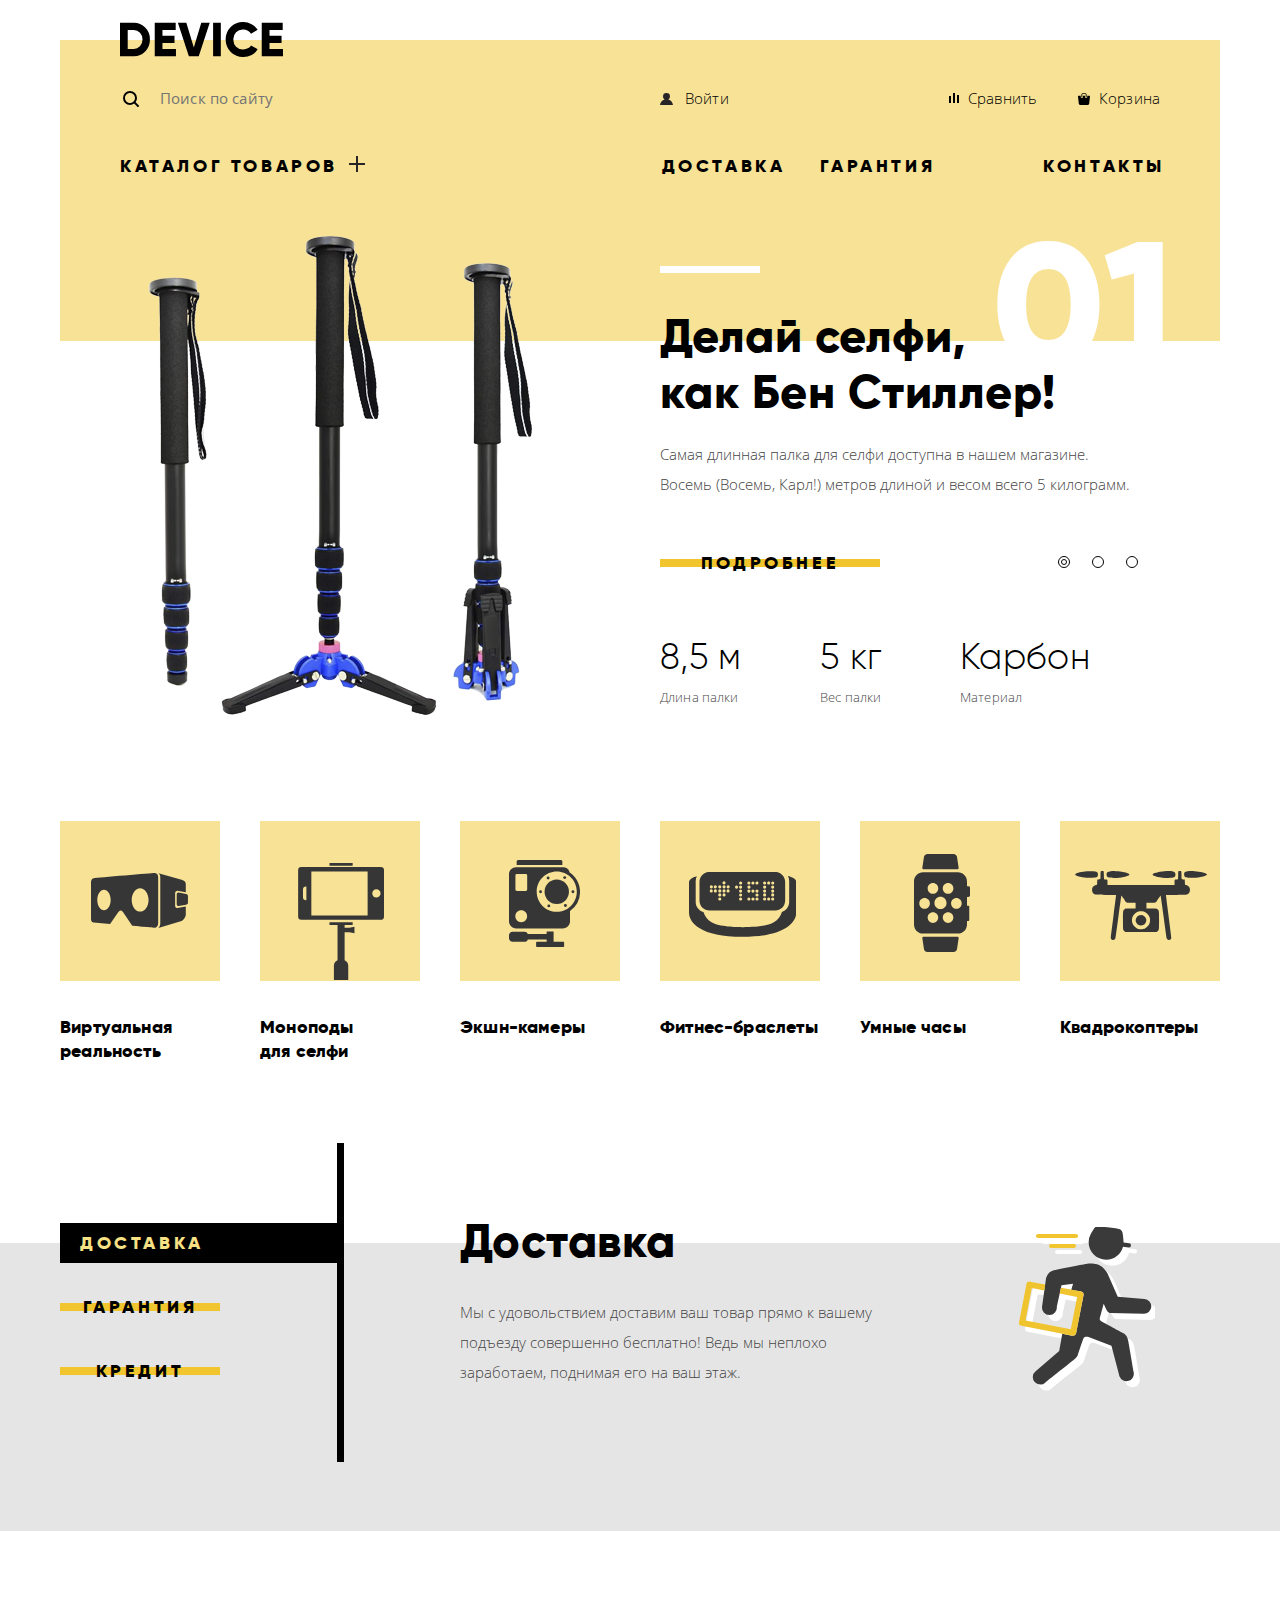
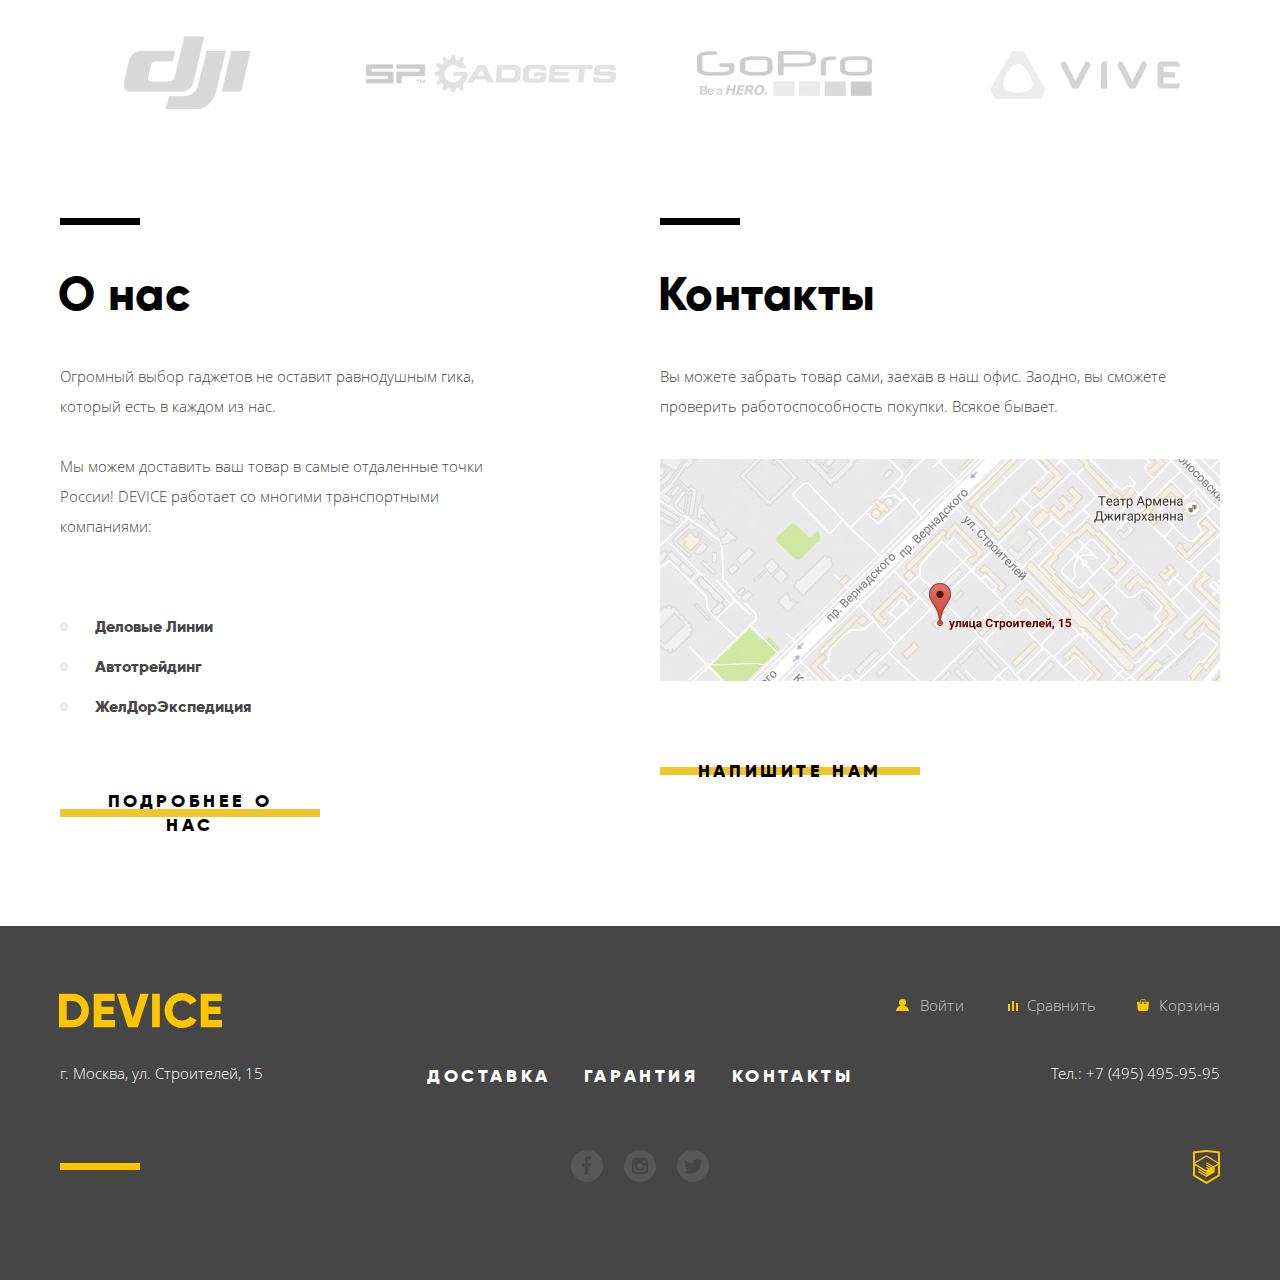
==== commit d069d8c1: "Номера слайдов добавлены через псевдоэлемент" ====
--- a/index.html
+++ b/index.html
@@ -1,362 +1,360 @@
 <!DOCTYPE html>
 <html lang="ru">
-
-<head>
-  <meta charset="utf-8">
-  <title>HTML Academy: Девайс</title>
-  <link rel="stylesheet" href="css/normalize.css">
-  <link rel="stylesheet" href="css/style.css">
-</head>
-
-<body>
-  <div class="container">
-    <header class="page-header">
-      <a class="page-header__logo">
-        <svg class="page-header__image page-header__image--black" width="163" height="35" xmlns="http://www.w3.org/2000/svg" viewBox="0 0 163.3 34.94">
-          <path d="M163.3 26.88v7.39H142V.67h21v7.39h-13.23v5.57h12.08v7.3h-12.08v6zm-39.87.58a9.88 9.88 0 0 0 4.66-1.1 7.49 7.49 0 0 0 3.16-3l6.67 3.84a15.51 15.51 0 0 1-6 5.69 17.52 17.52 0 0 1-8.46 2.09 17.12 17.12 0 0 1-17.59-17.47A17.12 17.12 0 0 1 123.43 0a17.42 17.42 0 0 1 8.41 2.09 15.88 15.88 0 0 1 6.09 5.69l-6.67 3.84a7.61 7.61 0 0 0-3.19-3 9.93 9.93 0 0 0-4.64-1.08 9.59 9.59 0 0 0-7.18 2.74 9.91 9.91 0 0 0-2.68 7.25 9.91 9.91 0 0 0 2.68 7.25 9.59 9.59 0 0 0 7.18 2.68zM93.27.67H101v33.6h-7.73zM69 34.27L58 .67h8.46l7.49 24.72L81.43.67h8.46l-11 33.6zM34.8.67h21v7.39H42.53v5.57h12.08v7.3H42.53v6h13.53v7.39H34.8zm-21.27 33.6H0V.67h13.53A15.72 15.72 0 0 1 25.25 5.5a16.46 16.46 0 0 1 4.71 12 16.46 16.46 0 0 1-4.71 12 15.73 15.73 0 0 1-11.72 4.77zM20 10.63a8.65 8.65 0 0 0-6.5-2.57H7.73v18.82h5.8A8.65 8.65 0 0 0 20 24.31a9.41 9.41 0 0 0 2.49-6.84A9.41 9.41 0 0 0 20 10.63z" />
-        </svg>
-      </a>
-      <nav class="main-navigation">
-        <div class="main-navigation__wrapper">
-          <form class="main-navigation__search site-search " id="search-form" action="https://echo.htmlacademy.ru/" method="get">
-            <label class="visually-hidden" for="search-field">Поиск по сайту</label>
-            <input class="site-search__field" id="search-field" name="search" type="search" placeholder="Поиск по сайту" required>
-            <button class="site-search__button" type="submit">Найти</button>
-          </form>
-          <ul class="main-navigation__user user-navigation">
-            <li class="user-navigation__item">
-              <a class="user-navigation__link user-navigation__link--login" href="login.html">Войти</a>
-            </li>
-          </ul>
-          <ul class="main-navigation__shopping shopping-navigation">
-            <li class="shopping-navigation__item">
-              <a class="shopping-navigation__link shopping-navigation__link--compare" href="#">Сравнить</a>
-            </li>
-            <li class="shopping-navigation__item">
-              <a class="shopping-navigation__link shopping-navigation__link--cart" href="#">Корзина</a>
-            </li>
-          </ul>
-        </div>
-        <ul class="main-navigation__site site-navigation">
-          <li class="site-navigation__item site-navigation__item--catalog">
-            <a class="site-navigation__link site-navigation__link--catalog" href="catalog.html">Каталог товаров</a>
-            <ul class="site-navigation__list catalog-navigation">
-              <li class="catalog-navigation__item">
-                <a class="catalog-navigation__link" href="#">Виртуальная реальность</a>
-              </li>
-              <li class="catalog-navigation__item">
-                <a class="catalog-navigation__link" href="#">Фитнес-браслеты</a>
-              </li>
-              <li class="catalog-navigation__item">
-                <a class="catalog-navigation__link" href="#">Квадрокоптеры</a>
-              </li>
-              <li class="catalog-navigation__item">
-                <a class="catalog-navigation__link" href="catalog.html">Моноподы для селфи</a>
-              </li>
-              <li class="catalog-navigation__item">
-                <a class="catalog-navigation__link" href="#">Умные часы</a>
-              </li>
-              <li class="catalog-navigation__item">
-                <a class="catalog-navigation__link" href="#">Экшн-камеры</a>
-              </li>
-            </ul>
-          </li>
-          <li class="site-navigation__item">
-            <a class="site-navigation__link" href="#">Доставка</a>
-          </li>
-          <li class="site-navigation__item">
-            <a class="site-navigation__link" href="#">Гарантия</a>
-          </li>
-          <li class="site-navigation__item">
-            <a class="site-navigation__link" href="#">Контакты</a>
-          </li>
-        </ul>
-      </nav>
-    </header>
-  </div>
-  <main>
-    <h1 class="visually-hidden">DEVICE - интернет-магазин гаджетов</h1>
+  <head>
+    <meta charset="utf-8">
+    <title>HTML Academy: Девайс</title>
+    <link rel="stylesheet" href="css/normalize.css">
+    <link rel="stylesheet" href="css/style.css">
+  </head>
+  <body>
     <div class="container">
-      <section class="features">
-        <div class="features__wrapper">
-          <h2 class="visually-hidden">Промо-блок</h2>
-          <ol class="features-slider promo-slider">
-            <li class="promo-slider__item promo-slider__item--current">
-              <div class="promo-slider__image-wrapper">
-                <img class="promo-slider__image" src="img/slider-1.png" width="384" height="486" alt="Самая длинная селфи-палка">
-              </div>
-              <div class="promo-slider__description-wrapper">
-                <h3 class="promo-slider__title">Делай селфи,<br> как Бен Стиллер!</h3>
-                <p class="promo-slider__description">Самая длинная палка для селфи доступна в нашем магазине. Восемь (Восемь, Карл!) метров длиной и весом всего 5 килограмм.</p>
-                <a class="promo-slider__link button" href="#">Подробнее</a>
-                <dl class="promo-slider__list spec-list">
-                  <div class="spec-list__wrapper">
-                    <dt class="spec-list__name">Длина палки</dt>
-                    <dd class="spec-list__value">8,5 м</dd>
-                  </div>
-                  <div class="spec-list__wrapper">
-                    <dt class="spec-list__name">Вес палки</dt>
-                    <dd class="spec-list__value">5 кг</dd>
-                  </div>
-                  <div class="spec-list__wrapper">
-                    <dt class="spec-list__name">Материал</dt>
-                    <dd class="spec-list__value">Карбон</dd>
-                  </div>
-                </dl>
-              </div>
-            </li>
-            <li class="promo-slider__item">
-              <div class="promo-slider__image-wrapper">
-                <img class="promo-slider__image" src="img/slider-2.png" width="345" height="485" alt="Фитнес-браслет">
-              </div>
-              <div class="promo-slider__description-wrapper">
-                <h3 class="promo-slider__title">Худеем<br> правильно!</h3>
-                <p class="promo-slider__description">Мотивирующие фитнес-браслеты помогут найти в себе силы не пропускать занятия и соблюдать диету.</p>
-                <a class="promo-slider__link button" href="#">Подробнее</a>
-                <dl class="promo-slider__list spec-list">
-                  <div class="spec-list__wrapper">
-                    <dt class="spec-list__name">Без подзарядки</dt>
-                    <dd class="spec-list__value">48 часов</dd>
-                  </div>
-                </dl>
-              </div>
-            </li>
-            <li class="promo-slider__item">
-              <div class="promo-slider__image-wrapper">
-                <img class="promo-slider__image" src="img/slider-3.png" width="526" height="334" alt="Квадрокоптер">
-              </div>
-              <div class="promo-slider__description-wrapper">
-                <h3 class="promo-slider__title">Порхает как бабочка,<br> жалит как пчела!</h3>
-                <p class="promo-slider__description">Мотивирующие фитнес-браслеты помогут найти в себе силы не пропускать занятия и соблюдать диету.</p>
-                <a class="promo-slider__link button" href="#">Подробнее</a>
-                <dl class="promo-slider__list spec-list">
-                  <div class="spec-list__wrapper">
-                    <dt class="spec-list__name">Дальность полета</dt>
-                    <dd class="spec-list__value">800 м</dd>
-                  </div>
-                  <div class="spec-list__wrapper">
-                    <dt class="spec-list__name">Радиус поражения</dt>
-                    <dd class="spec-list__value">50 м</dd>
-                  </div>
-                </dl>
-              </div>
-            </li>
-          </ol>
-          <ul class="features__toggles slider-toggles">
-            <li class="slider-toggles__item">
-              <button class="slider-toggles__button slider-toggles__button--current" type="button">
-                <span class="visually-hidden">Первый слайд</span>
-              </button>
-            </li>
-            <li class="slider-toggles__item">
-              <button class="slider-toggles__button" type="button">
-                <span class="visually-hidden">Второй слайд</span>
-              </button>
-            </li>
-            <li class="slider-toggles__item">
-              <button class="slider-toggles__button" type="button">
-                <span class="visually-hidden">Третий слайд</span>
-              </button>
-            </li>
-          </ul>
-        </div>
-      </section>
-      <section class="popular-categories">
-        <h2 class="visually-hidden">Популярные категории</h2>
-        <ul class="popular-categories__list">
-          <li class="popular-categories__item">
-            <a class="popular-categories__link popular-categories__link--vr" href="#">Виртуальная реальность</a>
-          </li>
-          <li class="popular-categories__item">
-            <a class="popular-categories__link popular-categories__link--monopods" href="#">Моноподы<br> для селфи</a>
-          </li>
-          <li class="popular-categories__item">
-            <a class="popular-categories__link popular-categories__link--cameras" href="#">Экшн-камеры</a>
-          </li>
-          <li class="popular-categories__item">
-            <a class="popular-categories__link popular-categories__link--band" href="#">Фитнес-браслеты</a>
-          </li>
-          <li class="popular-categories__item">
-            <a class="popular-categories__link popular-categories__link--clock" href="#">Умные часы</a>
-          </li>
-          <li class="popular-categories__item">
-            <a class="popular-categories__link popular-categories__link--quadcopters" href="#">Квадрокоптеры</a>
-          </li>
-        </ul>
-      </section>
-    </div>
-    <section class="services">
-      <div class="container">
-        <h2 class="visually-hidden">Сервисы</h2>
-        <div class="services__wrapper">
-          <ul class="services__toggles services-tab">
-            <li class="services-tab__item">
-              <button class="button services-tab__link services-tab__link--current" type="button">Доставка</button>
-            </li>
-            <li class="services-tab__item">
-              <button class="button services-tab__link" type="button">Гарантия</button>
-            </li>
-            <li class="services-tab__item">
-              <button class="button services-tab__link" type="button">Кредит</button>
-            </li>
-          </ul>
-          <ul class="services__description services-list">
-            <li class="services-list__item services-list__item--delivery services-list__item--current">
-              <h3 class="services-list__title">Доставка</h3>
-              <p class="services-list__summary">Мы с удовольствием доставим ваш товар прямо к вашему подъезду совершенно бесплатно! Ведь мы неплохо заработаем, поднимая его на ваш этаж.</p>
-            </li>
-            <li class="services-list__item services-list__item--warranty">
-              <h3 class="services-list__title">Гарантия</h3>
-              <p class="services-list__summary">Если из-за возгорания купленного у нас товара у вас сгорит дом — не переживайте, мы выдадим вам новый. Товар, не дом, конечно же.</p>
-            </li>
-            <li class="services-list__item services-list__item--credit">
-              <h3 class="services-list__title">Кредит</h3>
-              <p class="services-list__summary">Залезть в долговую яму стало проще! Кредитные консультанты подберут для вас наиболее выгодные условия кредита. Выгодные для нашего банка, разумеется.</p>
-            </li>
-          </ul>
-        </div>
-      </div>
-    </section>
-    <div class="container">
-      <section class="brands">
-        <h2 class="visually-hidden">Бренды</h2>
-        <ul class="brands__list">
-          <li class="brands__item">
-            <a class="brands__link brands__link--dji" href="#">
-              <img class="brands__logo" src="img/dji-logo.jpg" width="260" height="100" alt="Логотип «DJI»">
-            </a>
-          </li>
-          <li class="brands__item">
-            <a class="brands__link brands__link--sp" href="#">
-              <img class="brands__logo" src="img/sp-gadgets-logo.jpg" width="260" height="100" alt="Логотип «SP Gadgets»">
-            </a>
-          </li>
-          <li class="brands__item">
-            <a class="brands__link brands__link--gopro" href="#">
-              <img class="brands__logo" src="img/gopro-logo.jpg" width="260" height="100" alt="Логотип «GoPro»">
-            </a>
-          </li>
-          <li class="brands__item">
-            <a class="brands__link brands__link--vive" href="#">
-              <img class="brands__logo" src="img/vive-logo.jpg" width="260" height="100" alt="Логотип «Vive»">
-            </a>
-          </li>
-        </ul>
-      </section>
-      <div class="wrapper">
-        <section class="about-us">
-          <h2 class="about-us__title">О нас</h2>
-          <p class="about-us__summary">Огромный выбор гаджетов не оставит равнодушным гика, который есть в каждом из нас.</p>
-          <p class="about-us__summary">Мы можем доставить ваш товар в самые отдаленные точки России! DEVICE работает со многими транспортными компаниями:</p>
-          <ul class="about-us__list company-list">
-            <li class="company-list__item"><b>Деловые Линии</b></li>
-            <li class="company-list__item"><b>Автотрейдинг</b></li>
-            <li class="company-list__item"><b>ЖелДорЭкспедиция</b></li>
-          </ul>
-          <a class="about-us__button button" href="#">Подробнее о нас</a>
-        </section>
-        <section class="contacts">
-          <h2 class="contacts__title">Контакты</h2>
-          <p class="contacts__summary">Вы можете забрать товар сами, заехав в наш офис. Заодно, вы сможете проверить работоспособность покупки. Всякое бывает.</p>
-          <a class="contacts__map-link" href="map.html" target="_blank">
-            <img class="contacts__map-image" src="img/map.jpg" alt="Адрес: г. Москва, ул. Строителей, д. 15">
-          </a>
-          <a class="contacts__button button" href="contact-us.html">Напишите нам</a>
-        </section>
-      </div>
-    </div>
-  </main>
-  <footer class="page-footer">
-    <div class="container">
-      <div class="page-footer__row">
-        <a class="page-footer__logo">
-          <svg class="page-footer__image" width="163" height="35" xmlns="http://www.w3.org/2000/svg" viewBox="0 0 163.3 34.94">
+      <header class="page-header">
+        <a class="page-header__logo">
+          <svg class="page-header__image page-header__image--black" width="163" height="35" xmlns="http://www.w3.org/2000/svg" viewBox="0 0 163.3 34.94">
             <path d="M163.3 26.88v7.39H142V.67h21v7.39h-13.23v5.57h12.08v7.3h-12.08v6zm-39.87.58a9.88 9.88 0 0 0 4.66-1.1 7.49 7.49 0 0 0 3.16-3l6.67 3.84a15.51 15.51 0 0 1-6 5.69 17.52 17.52 0 0 1-8.46 2.09 17.12 17.12 0 0 1-17.59-17.47A17.12 17.12 0 0 1 123.43 0a17.42 17.42 0 0 1 8.41 2.09 15.88 15.88 0 0 1 6.09 5.69l-6.67 3.84a7.61 7.61 0 0 0-3.19-3 9.93 9.93 0 0 0-4.64-1.08 9.59 9.59 0 0 0-7.18 2.74 9.91 9.91 0 0 0-2.68 7.25 9.91 9.91 0 0 0 2.68 7.25 9.59 9.59 0 0 0 7.18 2.68zM93.27.67H101v33.6h-7.73zM69 34.27L58 .67h8.46l7.49 24.72L81.43.67h8.46l-11 33.6zM34.8.67h21v7.39H42.53v5.57h12.08v7.3H42.53v6h13.53v7.39H34.8zm-21.27 33.6H0V.67h13.53A15.72 15.72 0 0 1 25.25 5.5a16.46 16.46 0 0 1 4.71 12 16.46 16.46 0 0 1-4.71 12 15.73 15.73 0 0 1-11.72 4.77zM20 10.63a8.65 8.65 0 0 0-6.5-2.57H7.73v18.82h5.8A8.65 8.65 0 0 0 20 24.31a9.41 9.41 0 0 0 2.49-6.84A9.41 9.41 0 0 0 20 10.63z" />
           </svg>
         </a>
-        <ul class="page-footer__user user-navigation">
-          <li class="user-navigation__item">
-            <a class="user-navigation__link user-navigation__link--yellow-login" href="#">Войти</a>
-          </li>
-        </ul>
-        <ul class="page-footer__shopping shopping-navigation">
-          <li class="shopping-navigation__item">
-            <a class="shopping-navigation__link shopping-navigation__link--yellow-compare" href="#">Сравнить</a>
-          </li>
-          <li class="shopping-navigation__item">
-            <a class="shopping-navigation__link shopping-navigation__link--yellow-cart" href="#">Корзина</a>
-          </li>
-        </ul>
+        <nav class="main-navigation">
+          <div class="main-navigation__wrapper">
+            <form class="main-navigation__search site-search " id="search-form" action="https://echo.htmlacademy.ru/" method="get">
+              <label class="visually-hidden" for="search-field">Поиск по сайту</label>
+              <input class="site-search__field" id="search-field" name="search" type="search" placeholder="Поиск по сайту" required>
+              <button class="site-search__button" type="submit">Найти</button>
+            </form>
+            <ul class="main-navigation__user user-navigation">
+              <li class="user-navigation__item">
+                <a class="user-navigation__link user-navigation__link--login" href="login.html">Войти</a>
+              </li>
+            </ul>
+            <ul class="main-navigation__shopping shopping-navigation">
+              <li class="shopping-navigation__item">
+                <a class="shopping-navigation__link shopping-navigation__link--compare" href="#">Сравнить</a>
+              </li>
+              <li class="shopping-navigation__item">
+                <a class="shopping-navigation__link shopping-navigation__link--cart" href="#">Корзина</a>
+              </li>
+            </ul>
+          </div>
+          <ul class="main-navigation__site site-navigation">
+            <li class="site-navigation__item site-navigation__item--catalog">
+              <a class="site-navigation__link site-navigation__link--catalog" href="catalog.html">Каталог товаров</a>
+              <ul class="site-navigation__list catalog-navigation">
+                <li class="catalog-navigation__item">
+                  <a class="catalog-navigation__link" href="#">Виртуальная реальность</a>
+                </li>
+                <li class="catalog-navigation__item">
+                  <a class="catalog-navigation__link" href="#">Фитнес-браслеты</a>
+                </li>
+                <li class="catalog-navigation__item">
+                  <a class="catalog-navigation__link" href="#">Квадрокоптеры</a>
+                </li>
+                <li class="catalog-navigation__item">
+                  <a class="catalog-navigation__link" href="catalog.html">Моноподы для селфи</a>
+                </li>
+                <li class="catalog-navigation__item">
+                  <a class="catalog-navigation__link" href="#">Умные часы</a>
+                </li>
+                <li class="catalog-navigation__item">
+                  <a class="catalog-navigation__link" href="#">Экшн-камеры</a>
+                </li>
+              </ul>
+            </li>
+            <li class="site-navigation__item">
+              <a class="site-navigation__link" href="#">Доставка</a>
+            </li>
+            <li class="site-navigation__item">
+              <a class="site-navigation__link" href="#">Гарантия</a>
+            </li>
+            <li class="site-navigation__item">
+              <a class="site-navigation__link" href="#">Контакты</a>
+            </li>
+          </ul>
+        </nav>
+      </header>
+    </div>
+    <main>
+      <h1 class="visually-hidden">DEVICE - интернет-магазин гаджетов</h1>
+      <div class="container">
+        <section class="features">
+          <div class="features__wrapper">
+            <h2 class="visually-hidden">Промо-блок</h2>
+            <ol class="features-slider promo-slider">
+              <li class="promo-slider__item promo-slider__item--current">
+                <div class="promo-slider__image-wrapper">
+                  <img class="promo-slider__image" src="img/slider-1.png" width="384" height="486" alt="Самая длинная селфи-палка">
+                </div>
+                <div class="promo-slider__description-wrapper">
+                  <h3 class="promo-slider__title">Делай селфи,<br> как Бен Стиллер!</h3>
+                  <p class="promo-slider__description">Самая длинная палка для селфи доступна в нашем магазине. Восемь (Восемь, Карл!) метров длиной и весом всего 5 килограмм.</p>
+                  <a class="promo-slider__link button" href="#">Подробнее</a>
+                  <dl class="promo-slider__list spec-list">
+                    <div class="spec-list__wrapper">
+                      <dt class="spec-list__name">Длина палки</dt>
+                      <dd class="spec-list__value">8,5 м</dd>
+                    </div>
+                    <div class="spec-list__wrapper">
+                      <dt class="spec-list__name">Вес палки</dt>
+                      <dd class="spec-list__value">5 кг</dd>
+                    </div>
+                    <div class="spec-list__wrapper">
+                      <dt class="spec-list__name">Материал</dt>
+                      <dd class="spec-list__value">Карбон</dd>
+                    </div>
+                  </dl>
+                </div>
+              </li>
+              <li class="promo-slider__item">
+                <div class="promo-slider__image-wrapper">
+                  <img class="promo-slider__image" src="img/slider-2.png" width="345" height="485" alt="Фитнес-браслет">
+                </div>
+                <div class="promo-slider__description-wrapper">
+                  <h3 class="promo-slider__title">Худеем<br> правильно!</h3>
+                  <p class="promo-slider__description">Мотивирующие фитнес-браслеты помогут найти в себе силы не пропускать занятия и соблюдать диету.</p>
+                  <a class="promo-slider__link button" href="#">Подробнее</a>
+                  <dl class="promo-slider__list spec-list">
+                    <div class="spec-list__wrapper">
+                      <dt class="spec-list__name">Без подзарядки</dt>
+                      <dd class="spec-list__value">48 часов</dd>
+                    </div>
+                  </dl>
+                </div>
+              </li>
+              <li class="promo-slider__item">
+                <div class="promo-slider__image-wrapper">
+                  <img class="promo-slider__image" src="img/slider-3.png" width="526" height="334" alt="Квадрокоптер">
+                </div>
+                <div class="promo-slider__description-wrapper">
+                  <h3 class="promo-slider__title">Порхает как бабочка,<br> жалит как пчела!</h3>
+                  <p class="promo-slider__description">Мотивирующие фитнес-браслеты помогут найти в себе силы не пропускать занятия и соблюдать диету.</p>
+                  <a class="promo-slider__link button" href="#">Подробнее</a>
+                  <dl class="promo-slider__list spec-list">
+                    <div class="spec-list__wrapper">
+                      <dt class="spec-list__name">Дальность полета</dt>
+                      <dd class="spec-list__value">800 м</dd>
+                    </div>
+                    <div class="spec-list__wrapper">
+                      <dt class="spec-list__name">Радиус поражения</dt>
+                      <dd class="spec-list__value">50 м</dd>
+                    </div>
+                  </dl>
+                </div>
+              </li>
+            </ol>
+            <ul class="features__toggles slider-toggles">
+              <li class="slider-toggles__item">
+                <button class="slider-toggles__button slider-toggles__button--current" type="button">
+                  <span class="visually-hidden">Первый слайд</span>
+                </button>
+              </li>
+              <li class="slider-toggles__item">
+                <button class="slider-toggles__button" type="button">
+                  <span class="visually-hidden">Второй слайд</span>
+                </button>
+              </li>
+              <li class="slider-toggles__item">
+                <button class="slider-toggles__button" type="button">
+                  <span class="visually-hidden">Третий слайд</span>
+                </button>
+              </li>
+            </ul>
+          </div>
+        </section>
+        <section class="popular-categories">
+          <h2 class="visually-hidden">Популярные категории</h2>
+          <ul class="popular-categories__list">
+            <li class="popular-categories__item">
+              <a class="popular-categories__link popular-categories__link--vr" href="#">Виртуальная реальность</a>
+            </li>
+            <li class="popular-categories__item">
+              <a class="popular-categories__link popular-categories__link--monopods" href="#">Моноподы<br> для селфи</a>
+            </li>
+            <li class="popular-categories__item">
+              <a class="popular-categories__link popular-categories__link--cameras" href="#">Экшн-камеры</a>
+            </li>
+            <li class="popular-categories__item">
+              <a class="popular-categories__link popular-categories__link--band" href="#">Фитнес-браслеты</a>
+            </li>
+            <li class="popular-categories__item">
+              <a class="popular-categories__link popular-categories__link--clock" href="#">Умные часы</a>
+            </li>
+            <li class="popular-categories__item">
+              <a class="popular-categories__link popular-categories__link--quadcopters" href="#">Квадрокоптеры</a>
+            </li>
+          </ul>
+        </section>
       </div>
-      <div class="page-footer__row">
-        <p class="page-footer__address">г. Москва, ул. Строителей, 15</p>
-        <ul class="page-footer__navigation site-navigation">
-          <li class="site-navigation__item">
-            <a class="site-navigation__link" href="#">Доставка</a>
-          </li>
-          <li class="site-navigation__item">
-            <a class="site-navigation__link" href="#">Гарантия</a>
-          </li>
-          <li class="site-navigation__item">
-            <a class="site-navigation__link" href="#">Контакты</a>
-          </li>
-        </ul>
-        <p class="page-footer__phone">Тел.: +7 (495) 495-95-95</p>
+      <section class="services">
+        <div class="container">
+          <h2 class="visually-hidden">Сервисы</h2>
+          <div class="services__wrapper">
+            <ul class="services__toggles services-tab">
+              <li class="services-tab__item">
+                <button class="button services-tab__link services-tab__link--current" type="button">Доставка</button>
+              </li>
+              <li class="services-tab__item">
+                <button class="button services-tab__link" type="button">Гарантия</button>
+              </li>
+              <li class="services-tab__item">
+                <button class="button services-tab__link" type="button">Кредит</button>
+              </li>
+            </ul>
+            <ul class="services__description services-list">
+              <li class="services-list__item services-list__item--delivery services-list__item--current">
+                <h3 class="services-list__title">Доставка</h3>
+                <p class="services-list__summary">Мы с удовольствием доставим ваш товар прямо к вашему подъезду совершенно бесплатно! Ведь мы неплохо заработаем, поднимая его на ваш этаж.</p>
+              </li>
+              <li class="services-list__item services-list__item--warranty">
+                <h3 class="services-list__title">Гарантия</h3>
+                <p class="services-list__summary">Если из-за возгорания купленного у нас товара у вас сгорит дом — не переживайте, мы выдадим вам новый. Товар, не дом, конечно же.</p>
+              </li>
+              <li class="services-list__item services-list__item--credit">
+                <h3 class="services-list__title">Кредит</h3>
+                <p class="services-list__summary">Залезть в долговую яму стало проще! Кредитные консультанты подберут для вас наиболее выгодные условия кредита. Выгодные для нашего банка, разумеется.</p>
+              </li>
+            </ul>
+          </div>
+        </div>
+      </section>
+      <div class="container">
+        <section class="brands">
+          <h2 class="visually-hidden">Бренды</h2>
+          <ul class="brands__list">
+            <li class="brands__item">
+              <a class="brands__link brands__link--dji" href="#">
+                <img class="brands__logo" src="img/dji-logo.jpg" width="260" height="100" alt="Логотип «DJI»">
+              </a>
+            </li>
+            <li class="brands__item">
+              <a class="brands__link brands__link--sp" href="#">
+                <img class="brands__logo" src="img/sp-gadgets-logo.jpg" width="260" height="100" alt="Логотип «SP Gadgets»">
+              </a>
+            </li>
+            <li class="brands__item">
+              <a class="brands__link brands__link--gopro" href="#">
+                <img class="brands__logo" src="img/gopro-logo.jpg" width="260" height="100" alt="Логотип «GoPro»">
+              </a>
+            </li>
+            <li class="brands__item">
+              <a class="brands__link brands__link--vive" href="#">
+                <img class="brands__logo" src="img/vive-logo.jpg" width="260" height="100" alt="Логотип «Vive»">
+              </a>
+            </li>
+          </ul>
+        </section>
+        <div class="wrapper">
+          <section class="about-us">
+            <h2 class="about-us__title">О нас</h2>
+            <p class="about-us__summary">Огромный выбор гаджетов не оставит равнодушным гика, который есть в каждом из нас.</p>
+            <p class="about-us__summary">Мы можем доставить ваш товар в самые отдаленные точки России! DEVICE работает со многими транспортными компаниями:</p>
+            <ul class="about-us__list company-list">
+              <li class="company-list__item"><b>Деловые Линии</b></li>
+              <li class="company-list__item"><b>Автотрейдинг</b></li>
+              <li class="company-list__item"><b>ЖелДорЭкспедиция</b></li>
+            </ul>
+            <a class="about-us__button button" href="#">Подробнее о нас</a>
+          </section>
+          <section class="contacts">
+            <h2 class="contacts__title">Контакты</h2>
+            <p class="contacts__summary">Вы можете забрать товар сами, заехав в наш офис. Заодно, вы сможете проверить работоспособность покупки. Всякое бывает.</p>
+            <a class="contacts__map-link" href="map.html" target="_blank">
+              <img class="contacts__map-image" src="img/map.jpg" alt="Адрес: г. Москва, ул. Строителей, д. 15">
+            </a>
+            <a class="contacts__button button" href="contact-us.html">Напишите нам</a>
+          </section>
+        </div>
       </div>
-      <div class="page-footer__row">
-        <ul class="page-footer__social social">
-          <li class="social__item">
-            <a class="social__link social__link--facebook" href="https://www.facebook.com/htmlacademy">
-              <span class="visually-hidden">Мы в Фейсбуке</span></a>
-          </li>
-          <li class="social__item">
-            <a class="social__link social__link--instagram" href="https://www.instagram.com/htmlacademy">
-              <span class="visually-hidden">Мы в Инстаграме</span>
-            </a>
-          </li>
-          <li class="social__item">
-            <a class="social__link social__link--twitter" href="https://twitter.com/htmlacademy_ru">
-              <span class="visually-hidden">Мы в Твиттере</span>
-            </a>
-          </li>
-        </ul>
-        <p class="page-footer__copyright copyright">
-          <span class="visually-hidden">Разработано:</span>
-          <a class="copyright__link" href="https://htmlacademy.ru/intensive/htmlcss">
-            <svg class="copyright__image" aria-label="HTML Academy" height="34.09" width="26.943" xmlns="http://www.w3.org/2000/svg">
-              <path d="M13.62.017L13.472 0 0 1.412v24.661l13.473 8.017 13.43-7.99.042-.025V1.412zm11.399 12.11L13.495 5.334l-.001-.104-.087.05-.088-.056v.109L1.925 12.118V3.147l11.548-1.212L25.02 3.147v8.98zm-11.614-5.34L24.923 13.5l-4.479 2.64-7.093-4.221-.014 1.415 5.904 3.513-.86.507-5.03-2.992-.014 1.415 3.827 2.275-.782.523-3.031-1.787-.014 1.413 1.853 1.091-1.8 1.081-11.356-6.751zm-11.48 8.34l11.411 6.791.016 1.044-7.942-4.728-.015 1.416 7.979 4.795.018 1.076-7.973-4.74-.013 1.414 8.021 4.822.046.025 8.143-4.872-.011-5.177 3.415-2.036v10.021L13.472 31.85 1.925 24.979z" />
+    </main>
+    <footer class="page-footer">
+      <div class="container">
+        <div class="page-footer__row">
+          <a class="page-footer__logo">
+            <svg class="page-footer__image" width="163" height="35" xmlns="http://www.w3.org/2000/svg" viewBox="0 0 163.3 34.94">
+              <path d="M163.3 26.88v7.39H142V.67h21v7.39h-13.23v5.57h12.08v7.3h-12.08v6zm-39.87.58a9.88 9.88 0 0 0 4.66-1.1 7.49 7.49 0 0 0 3.16-3l6.67 3.84a15.51 15.51 0 0 1-6 5.69 17.52 17.52 0 0 1-8.46 2.09 17.12 17.12 0 0 1-17.59-17.47A17.12 17.12 0 0 1 123.43 0a17.42 17.42 0 0 1 8.41 2.09 15.88 15.88 0 0 1 6.09 5.69l-6.67 3.84a7.61 7.61 0 0 0-3.19-3 9.93 9.93 0 0 0-4.64-1.08 9.59 9.59 0 0 0-7.18 2.74 9.91 9.91 0 0 0-2.68 7.25 9.91 9.91 0 0 0 2.68 7.25 9.59 9.59 0 0 0 7.18 2.68zM93.27.67H101v33.6h-7.73zM69 34.27L58 .67h8.46l7.49 24.72L81.43.67h8.46l-11 33.6zM34.8.67h21v7.39H42.53v5.57h12.08v7.3H42.53v6h13.53v7.39H34.8zm-21.27 33.6H0V.67h13.53A15.72 15.72 0 0 1 25.25 5.5a16.46 16.46 0 0 1 4.71 12 16.46 16.46 0 0 1-4.71 12 15.73 15.73 0 0 1-11.72 4.77zM20 10.63a8.65 8.65 0 0 0-6.5-2.57H7.73v18.82h5.8A8.65 8.65 0 0 0 20 24.31a9.41 9.41 0 0 0 2.49-6.84A9.41 9.41 0 0 0 20 10.63z" />
             </svg>
           </a>
-        </p>
+          <ul class="page-footer__user user-navigation">
+            <li class="user-navigation__item">
+              <a class="user-navigation__link user-navigation__link--yellow-login" href="login.html">Войти</a>
+            </li>
+          </ul>
+          <ul class="page-footer__shopping shopping-navigation">
+            <li class="shopping-navigation__item">
+              <a class="shopping-navigation__link shopping-navigation__link--yellow-compare" href="#">Сравнить</a>
+            </li>
+            <li class="shopping-navigation__item">
+              <a class="shopping-navigation__link shopping-navigation__link--yellow-cart" href="#">Корзина</a>
+            </li>
+          </ul>
+        </div>
+        <div class="page-footer__row">
+          <p class="page-footer__address">г. Москва, ул. Строителей, 15</p>
+          <ul class="page-footer__navigation site-navigation">
+            <li class="site-navigation__item">
+              <a class="site-navigation__link" href="#">Доставка</a>
+            </li>
+            <li class="site-navigation__item">
+              <a class="site-navigation__link" href="#">Гарантия</a>
+            </li>
+            <li class="site-navigation__item">
+              <a class="site-navigation__link" href="#">Контакты</a>
+            </li>
+          </ul>
+          <p class="page-footer__phone">Тел.: +7 (495) 495-95-95</p>
+        </div>
+        <div class="page-footer__row">
+          <ul class="page-footer__social social">
+            <li class="social__item">
+              <a class="social__link social__link--facebook" href="https://www.facebook.com/htmlacademy">
+                <span class="visually-hidden">Мы в Фейсбуке</span></a>
+            </li>
+            <li class="social__item">
+              <a class="social__link social__link--instagram" href="https://www.instagram.com/htmlacademy">
+                <span class="visually-hidden">Мы в Инстаграме</span>
+              </a>
+            </li>
+            <li class="social__item">
+              <a class="social__link social__link--twitter" href="https://twitter.com/htmlacademy_ru">
+                <span class="visually-hidden">Мы в Твиттере</span>
+              </a>
+            </li>
+          </ul>
+          <p class="page-footer__copyright copyright">
+            <span class="visually-hidden">Разработано:</span>
+            <a class="copyright__link" href="https://htmlacademy.ru/intensive/htmlcss">
+              <svg class="copyright__image" aria-label="HTML Academy" height="34.09" width="26.943" xmlns="http://www.w3.org/2000/svg">
+                <path d="M13.62.017L13.472 0 0 1.412v24.661l13.473 8.017 13.43-7.99.042-.025V1.412zm11.399 12.11L13.495 5.334l-.001-.104-.087.05-.088-.056v.109L1.925 12.118V3.147l11.548-1.212L25.02 3.147v8.98zm-11.614-5.34L24.923 13.5l-4.479 2.64-7.093-4.221-.014 1.415 5.904 3.513-.86.507-5.03-2.992-.014 1.415 3.827 2.275-.782.523-3.031-1.787-.014 1.413 1.853 1.091-1.8 1.081-11.356-6.751zm-11.48 8.34l11.411 6.791.016 1.044-7.942-4.728-.015 1.416 7.979 4.795.018 1.076-7.973-4.74-.013 1.414 8.021 4.822.046.025 8.143-4.872-.011-5.177 3.415-2.036v10.021L13.472 31.85 1.925 24.979z" />
+              </svg>
+            </a>
+          </p>
+        </div>
       </div>
-    </div>
-  </footer>
-  <section class="modal feedback">
-    <h2 class="visually-hidden">Напишите нам:</h2>
-    <form class="feedback__form" action="https://echo.htmlacademy.ru" method="post">
-      <div class="feedback__field-wrapper">
-        <label class="feedback__label" for="user-name">Ваше имя:</label>
-        <input class="feedback__field feedback__field--input" id="user-name" name="name" type="text" placeholder="Имя Фамилия">
-      </div>
-      <div class="feedback__field-wrapper">
-        <label class="feedback__label" for="user-mail">Ваш e-mail:</label>
-        <input class="feedback__field feedback__field--input" id="user-mail" name="email" type="email" placeholder="email@example.com">
-      </div>
-      <div class="feedback__field-wrapper">
-        <label class="feedback__label" for="feedback-text">Текст письма:</label>
-        <textarea class="feedback__field feedback__field--textarea" id="feedback-text" name="text" placeholder="В свободной форме"></textarea>
-      </div>
-      <button class="feedback__button button" type="submit">Отправить</button>
-    </form>
-    <button class="feedback__close close-button" type="button">Закрыть</button>
-  </section>
-  <section class="modal modal-map">
-    <h2 class="visually-hidden">Карта проезда</h2>
-    <iframe src="https://www.google.com/maps/embed?pb=!1m18!1m12!1m3!1d2249.1123088794748!2d37.527429315890004!3d55.68703400453003!2m3!1f0!2f0!3f0!3m2!1i1024!2i768!4f13.1!3m3!1m2!1s0x46b54cf65f5c8955%3A0x694710ccd55501e!2sUlitsa+Stroiteley%2C+15%2C+Moskva%2C+119311!5e0!3m2!1sen!2sru!4v1542461207239"
-      width="960" height="559" style="border:0" allowfullscreen></iframe>
-    <button class="modal-map__close close-button" type="button">Закрыть</button>
-  </section>
-  <script src="js/script.js"></script>
-</body>
+    </footer>
+    <section class="modal feedback">
+      <h2 class="visually-hidden">Напишите нам:</h2>
+      <form class="feedback__form" action="https://echo.htmlacademy.ru" method="post">
+        <div class="feedback__field-wrapper">
+          <label class="feedback__label" for="user-name">Ваше имя:</label>
+          <input class="feedback__field feedback__field--input" id="user-name" name="name" type="text" placeholder="Имя Фамилия">
+        </div>
+        <div class="feedback__field-wrapper">
+          <label class="feedback__label" for="user-mail">Ваш e-mail:</label>
+          <input class="feedback__field feedback__field--input" id="user-mail" name="email" type="email" placeholder="email@example.com">
+        </div>
+        <div class="feedback__field-wrapper">
+          <label class="feedback__label" for="feedback-text">Текст письма:</label>
+          <textarea class="feedback__field feedback__field--textarea" id="feedback-text" name="text" placeholder="В свободной форме"></textarea>
+        </div>
+        <button class="feedback__button button" type="submit">Отправить</button>
+      </form>
+      <button class="feedback__close close-button" type="button">Закрыть</button>
+    </section>
+    <section class="modal modal-map">
+      <h2 class="visually-hidden">Карта проезда</h2>
+      <iframe src="https://www.google.com/maps/embed?pb=!1m18!1m12!1m3!1d2249.1123088794748!2d37.527429315890004!3d55.68703400453003!2m3!1f0!2f0!3f0!3m2!1i1024!2i768!4f13.1!3m3!1m2!1s0x46b54cf65f5c8955%3A0x694710ccd55501e!2sUlitsa+Stroiteley%2C+15%2C+Moskva%2C+119311!5e0!3m2!1sen!2sru!4v1542461207239"
+        width="960" height="559" style="border:0" allowfullscreen></iframe>
+      <button class="modal-map__close close-button" type="button">Закрыть</button>
+    </section>
+    <script src="js/script.js"></script>
+  </body>
 
 </html>
--- a/css/style.css
+++ b/css/style.css
@@ -2,36 +2,32 @@
   font-family: "Gilroy";
   font-weight: 800;
   font-style: normal;
-
   src: url("../fonts/Gilroy-ExtraBold.woff2") format("woff2"),
-  url("../fonts/Gilroy-ExtraBold.woff") format("woff");
+    url("../fonts/Gilroy-ExtraBold.woff") format("woff");
 }
 
 @font-face {
   font-family: "Gilroy";
   font-weight: 300;
   font-style: normal;
-
   src: url("../fonts/Gilroy-Light.woff2") format("woff2"),
-  url("../fonts/Gilroy-Light.woff") format("woff");
+    url("../fonts/Gilroy-Light.woff") format("woff");
 }
 
 @font-face {
   font-family: "Open Sans";
   font-weight: 300;
   font-style: normal;
-
   src: url("../fonts/OpenSans-Light.woff2") format("woff2"),
-  url("../fonts/OpenSans-Light.woff") format("woff");
+    url("../fonts/OpenSans-Light.woff") format("woff");
 }
 
 @font-face {
   font-family: "Open Sans";
   font-weight: normal;
   font-style: normal;
-
   src: url("../fonts/OpenSans.woff2") format("woff2"),
-  url("../fonts/OpenSans.woff") format("woff");
+    url("../fonts/OpenSans.woff") format("woff");
 }
 
 html {
@@ -52,8 +48,8 @@
 input[type="checkbox"].visually-hidden,
 input[type="radio"].visually-hidden {
   position: absolute;
-
   overflow: hidden;
+
   clip: rect(0 0 0 0);
 
   width: 1px;
@@ -92,9 +88,7 @@
 
 .container {
   width: 1200px;
-
   margin: 0 auto;
-
   padding-right: 20px;
   padding-left: 20px;
 }
@@ -104,7 +98,6 @@
   z-index: 0;
 
   display: inline-block;
-
   padding-top: 8px;
   padding-right: 20px;
   padding-bottom: 8px;
@@ -114,19 +107,20 @@
   font-size: 18px;
   font-weight: 800;
   line-height: 24px;
-
+  vertical-align: middle;
   text-align: center;
-  vertical-align: middle;
+  color: #000000;
+
   letter-spacing: 0.2em;
   text-transform: uppercase;
 
-  color: #000000;
   border: 0;
   background-color: transparent;
 }
 
 .button::before {
   content: "";
+
   position: absolute;
   z-index: -1;
   top: 50%;
@@ -146,8 +140,8 @@
   height: 100%;
 }
 
-.button:active{
-  color: rgba(0,0,0, 0.3);
+.button:active {
+  color: rgba(0, 0, 0, 0.3);
 }
 
 .page-header {
@@ -174,7 +168,6 @@
 .main-navigation {
   display: flex;
   flex-direction: column;
-
   padding-top: 33px;
   padding-right: 60px;
   padding-left: 60px;
@@ -182,7 +175,6 @@
 
 .main-navigation__wrapper {
   display: flex;
-
   margin-bottom: 29px;
 
   justify-content: space-between;
@@ -194,10 +186,9 @@
   position: relative;
 
   display: flex;
-  margin-right: auto;
-
   width: 440px;
   height: 49px;
+  margin-right: auto;
 }
 
 .main-navigation__search::before {
@@ -222,12 +213,9 @@
   line-height: 30px;
 
   letter-spacing: 0.01em;
-
+  background-color: #f7e296;
   border: 0;
-
-  background-color: #f7e296;
-  outline: none;
-
+  outline: none;
 }
 
 .site-search__field:focus {
@@ -235,7 +223,7 @@
 }
 
 .site-search__field:hover::placeholder {
-  color: rgba(0,0,0, 0.6);
+  color: rgba(0, 0, 0, 0.6);
 }
 
 .site-search__field:focus::placeholder {
@@ -249,13 +237,12 @@
   line-height: 30px;
 
   letter-spacing: 0.01em;
-
   opacity: 0;
+  background-color: #f7e296;
   border: 2px solid #000000;
-  background-color: #f7e296;
-}
-
-.site-search__field:focus ~ .site-search__button,
+}
+
+.site-search__field:focus~.site-search__button,
 .site-search__button:focus {
   opacity: 1;
 }
@@ -263,14 +250,16 @@
 .site-search__button:hover,
 .site-search__button:focus {
   color: #ffffff;
+
   background-color: #000000;
   outline: none;
 }
 
 .site-search__button:active {
+  color: rgba(255, 255, 255, 0.3);
+
+  background-color: #000000;
   opacity: 1;
-  color: rgba(255,255,255, 0.3);
-  background-color: #000000;
 }
 
 /*user navigation*/
@@ -282,7 +271,6 @@
   position: relative;
 
   display: flex;
-
   margin: 0;
   padding: 0;
 
@@ -296,10 +284,10 @@
 
   font-size: 15px;
   line-height: 30px;
+  color: #000000;
 
   letter-spacing: 0.01em;
 
-  color: #000000;
 }
 
 .user-navigation__link::before {
@@ -315,6 +303,7 @@
 
 .user-navigation__link--logout {
   padding-left: 20px;
+
   opacity: 0.3;
 }
 
@@ -341,12 +330,10 @@
 
 .shopping-navigation {
   display: flex;
-
   margin: 0;
   padding: 0;
 
   list-style: none;
-
   justify-content: space-between;
   flex-wrap: wrap;
 }
@@ -358,10 +345,9 @@
 
   font-size: 15px;
   line-height: 30px;
+  color: #000000;
 
   letter-spacing: 0.01em;
-
-  color: #000000;
 }
 
 .shopping-navigation__link::before {
@@ -398,12 +384,10 @@
 /*site navigation*/
 .site-navigation {
   display: flex;
-
   margin: 0;
   padding: 0;
 
   list-style: none;
-
   flex-wrap: wrap;
 }
 
@@ -418,11 +402,11 @@
   font-size: 18px;
   font-weight: 800;
   line-height: 24px;
+  color: #000000;
 
   letter-spacing: 0.2em;
   text-transform: uppercase;
 
-  color: #000000;
 }
 
 .site-navigation__link:hover,
@@ -470,18 +454,15 @@
 .catalog-navigation {
   position: absolute;
   z-index: 1;
-  top: 31px;
 
   display: none;
-
   width: 640px;
   margin: 0;
   padding: 0;
   padding-top: 15px;
-  padding-bottom: 20px;
+  padding-bottom: 36px;
 
   list-style: none;
-
   flex-wrap: wrap;
 }
 
@@ -496,6 +477,7 @@
 
   position: absolute;
   z-index: -1;
+  top: 0;
   left: -60px;
 
   width: 1160px;
@@ -519,10 +501,9 @@
 .catalog-navigation__link {
   font-size: 15px;
   line-height: 36px;
+  color: #000000;
 
   letter-spacing: 0.01em;
-
-  color: #000000;
 }
 
 .catalog-navigation__link:hover,
@@ -572,26 +553,43 @@
 
   display: none;
 
-  counter-increment: my-counter;
-
   opacity: 0;
 }
 
 .promo-slider__item::before {
-  content: "0"counter(my-counter);
-
-  position: absolute;
-  top: -16px;
-  right: 43px;
+  content: "";
 
   font-family: "Gilroy", "Arial", sans-serif;
   font-size: 179px;
   font-weight: 800;
   line-height: 179px;
+  color: #ffffff;
 
   letter-spacing: 0.01em;
-
-  color: #ffffff;
+}
+
+.promo-slider__item:nth-child(1)::before {
+  content: "01";
+
+  position: absolute;
+  top: -16px;
+  right: 43px;
+}
+
+.promo-slider__item:nth-child(2)::before {
+  content: "02";
+
+  position: absolute;
+  top: -16px;
+  right: 43px;
+}
+
+.promo-slider__item:nth-child(3)::before {
+  content: "03";
+
+  position: absolute;
+  top: -16px;
+  right: 43px;
 }
 
 .promo-slider__item--current {
@@ -605,10 +603,10 @@
 
 .promo-slider__image-wrapper {
   display: flex;
-
   width: 560px;
 
   justify-content: center;
+  align-items: center;
 }
 
 .promo-slider__image {
@@ -619,11 +617,9 @@
 .promo-slider__description-wrapper {
   position: relative;
 
+  width: 560px;
   margin-left: 40px;
-
-  width: 560px;
   padding-top: 76px;
-  padding-right: 55px;
 }
 
 .promo-slider__description-wrapper::before {
@@ -647,12 +643,13 @@
   font-size: 47px;
   font-weight: 800;
   line-height: 56px;
+  color: #000000;
+
   letter-spacing: 0.01em;
-
-  color: #000000;
 }
 
 .promo-slider__description {
+  margin-right: 80px;
   margin-bottom: 44px;
 }
 
@@ -696,16 +693,14 @@
   font-size: 36px;
   font-weight: 300;
   line-height: 48px;
+  color: #000000;
 
   letter-spacing: 0.01em;
-
-  color: #000000;
 }
 
 .spec-list__wrapper {
   display: flex;
   flex-direction: column-reverse;
-
   width: 160px;
 }
 
@@ -726,7 +721,6 @@
   right: 82px;
 
   display: flex;
-
   width: 80px;
 
   justify-content: space-between;
@@ -737,16 +731,15 @@
   position: relative;
 
   display: inline-block;
-
   width: 12px;
   height: 12px;
   padding: 0;
 
   vertical-align: middle;
 
+  background-color: #ffffff;
   border: 1px solid #050505;
   border-radius: 50%;
-  background-color: #ffffff;
   outline: none;
 }
 
@@ -763,9 +756,9 @@
   width: 6px;
   height: 6px;
 
+  background-color: #ffffff;
   border: 1px solid #050505;
   border-radius: 50%;
-  background-color: #ffffff;
 }
 
 /*popular categories*/
@@ -775,12 +768,10 @@
 
 .popular-categories__list {
   display: flex;
-
   margin: 0;
   padding: 0;
 
   list-style: none;
-
   flex-wrap: wrap;
 }
 
@@ -798,18 +789,16 @@
   position: relative;
 
   display: block;
-
   padding-top: 194px;
 
   font-family: "Gilroy", "Arial", sans-serif;
   font-size: 18px;
   font-weight: 800;
   line-height: 24px;
-
+  color: #000000;
+
+  letter-spacing: 0.01em;
   text-decoration: none;
-  letter-spacing: 0.01em;
-
-  color: #000000;
   outline: none;
 }
 
@@ -823,8 +812,8 @@
   width: 160px;
   height: 160px;
 
+  background-color: #f0c52e;
   opacity: 0.5;
-  background-color: #f0c52e;
 }
 
 .popular-categories__link::after {
@@ -894,7 +883,7 @@
 }
 
 .popular-categories__link:active {
-  color: rgba(0,0,0, 0.3);
+  color: rgba(0, 0, 0, 0.3);
 }
 
 .popular-categories__link:active::after {
@@ -913,7 +902,6 @@
 
 .services__wrapper {
   display: flex;
-
   padding-bottom: 33px;
 }
 
@@ -950,7 +938,6 @@
 
 .services-tab__link {
   width: 160px;
-
   outline: none;
 }
 
@@ -958,8 +945,8 @@
   width: 100%;
 
   text-align: left;
-
   color: #f7e184;
+
   background-color: #000000;
 }
 
@@ -975,7 +962,6 @@
   height: 8px;
 
   transition: none;
-
   background-color: #000000;
 }
 
@@ -983,8 +969,8 @@
   width: 100%;
 
   text-align: left;
-
   color: #f7e184;
+
   background-color: #000000;
 }
 
@@ -993,7 +979,6 @@
 
   display: flex;
   flex-direction: column;
-
   width: 876px;
   padding-left: 116px;
 }
@@ -1004,7 +989,6 @@
   top: 0;
 
   display: none;
-
   width: 760px;
   padding-top: 74px;
 
@@ -1029,10 +1013,9 @@
   font-size: 47px;
   font-weight: 800;
   line-height: 48px;
+  color: #000000;
 
   letter-spacing: 0.01em;
-
-  color: #000000;
 }
 
 .services-list__summary {
@@ -1048,7 +1031,8 @@
 .services-list__item--warranty {
   background-image: url(../img/warranty.svg);
   background-repeat: no-repeat;
-  background-position: 89% 57%;;
+  background-position: 89% 57%;
+  ;
 }
 
 .services-list__item--credit {
@@ -1061,18 +1045,17 @@
 .brands {
   margin-bottom: 85px;
 }
+
 .brands__logo {
   opacity: 0;
 }
 
 .brands__list {
   display: flex;
-
   margin: 0;
   padding: 0;
 
   list-style: none;
-
   justify-content: space-between;
 }
 
@@ -1135,7 +1118,6 @@
 /*about us and contacts*/
 .wrapper {
   display: flex;
-
   justify-content: space-between;
 }
 
@@ -1182,10 +1164,9 @@
   font-size: 47px;
   font-weight: 800;
   line-height: 48px;
+  color: #000000;
 
   letter-spacing: 0.01em;
-
-  color: #000000;
 }
 
 .about-us__summary,
@@ -1221,7 +1202,6 @@
 
 .company-list__item {
   position: relative;
-
   padding-left: 35px;
 }
 
@@ -1258,26 +1238,24 @@
 .about-us__button,
 .contacts__button {
   width: 260px;
-
   outline: none;
 }
 
 /* footer */
 .page-footer {
   min-width: 1200px;
-
   padding-top: 64px;
   padding-bottom: 66px;
 
+  color: #ffffff;
+
   background-color: #464646;
-  color: #ffffff;
 }
 
 .page-footer__row {
   position: relative;
 
   display: flex;
-
   margin-bottom: 21px;
 }
 
@@ -1300,14 +1278,13 @@
 
 .page-footer__logo {
   width: 180px;
-
   margin-top: 3px;
   margin-left: -1px;
 }
 
 .page-footer__logo:focus {
-   opacity: 0.6;
-   outline: none;
+  opacity: 0.6;
+  outline: none;
 }
 
 .page-footer__image {
@@ -1334,7 +1311,6 @@
 
 .page-footer__user {
   display: flex;
-
   margin-right: 25px;
   margin-left: auto;
 
@@ -1343,7 +1319,6 @@
 
 .page-footer__shopping {
   display: flex;
-
   padding-left: 18px;
 
   font-size: 15px;
@@ -1352,27 +1327,25 @@
 }
 
 .page-footer__user .user-navigation__link {
-  color: rgba(255,255,255, 0.7);
+  color: rgba(255, 255, 255, 0.7);
 }
 
 .page-footer__shopping .shopping-navigation__link {
   padding-left: 20px;
-
-  color: rgba(255,255,255, 0.7);
+  color: rgba(255, 255, 255, 0.7);
 }
 
 .page-footer__user .user-navigation__link:hover,
 .page-footer__shopping .shopping-navigation__link:hover,
 .page-footer__user .user-navigation__link:focus,
 .page-footer__shopping .shopping-navigation__link:focus {
-  color: rgba(255,255,255, 1);
-
+  color: rgba(255, 255, 255, 1);
   outline: none;
 }
 
 .page-footer__user .user-navigation__link:active,
 .page-footer__shopping .shopping-navigation__link:active {
-  color: rgba(255,255,255, 0.3);
+  color: rgba(255, 255, 255, 0.3);
 }
 
 .page-footer__shopping .shopping-navigation__item:not(:last-child) {
@@ -1409,7 +1382,7 @@
   left: 1px;
 
   background-image: url(../img/compare-yellow.svg);
-  background-repeat: no-repeat;;
+  background-repeat: no-repeat;
 }
 
 .shopping-navigation__link--yellow-cart::before {
@@ -1445,14 +1418,13 @@
   margin: 0;
   padding: 0;
 
+  color: #ffffff;
+
   letter-spacing: 0;
-
-  color: #ffffff;
 }
 
 .page-footer__navigation {
   display: flex;
-
   width: 440px;
   margin-top: 6px;
   margin-right: 173px;
@@ -1460,7 +1432,6 @@
   margin-left: auto;
 
   line-height: 24px;
-
   color: #ffffff;
 
   align-items: baseline;
@@ -1480,9 +1451,9 @@
   padding: 0;
 
   text-align: right;
+  color: #ffffff;
+
   letter-spacing: 0;
-
-  color: #ffffff;
 }
 
 .page-footer__social {
@@ -1494,7 +1465,6 @@
 
 .social {
   display: flex;
-
   width: 240px;
   margin-right: 433px;
   margin-left: auto;
@@ -1509,12 +1479,10 @@
   position: relative;
 
   display: block;
-
   width: 32px;
   height: 32px;
 
   opacity: 0.3;
-
   outline: none;
 }
 
@@ -1526,9 +1494,9 @@
   width: 32px;
   height: 32px;
 
+  background-image: url(../img/facebook.svg);
+  background-repeat: no-repeat;
   opacity: 0.3;
-  background-image: url(../img/facebook.svg);
-  background-repeat: no-repeat;
 }
 
 .social__link--instagram::after {
@@ -1539,22 +1507,21 @@
   width: 32px;
   height: 32px;
 
+  background-image: url(../img/instagram.svg);
+  background-repeat: no-repeat;
   opacity: 0.3;
-  background-image: url(../img/instagram.svg);
-  background-repeat: no-repeat;
 }
 
 .social__link--twitter::after {
   content: "";
 
   position: absolute;
-
   width: 32px;
   height: 32px;
 
+  background-image: url(../img/twitter.svg);
+  background-repeat: no-repeat;
   opacity: 0.3;
-  background-image: url(../img/twitter.svg);
-  background-repeat: no-repeat;
 }
 
 .social__link:hover::after,
@@ -1592,7 +1559,7 @@
 
   display: none;
 
-  box-shadow: 2px 16px 40px -1px rgba(0,0,0, 0.2);
+  box-shadow: 2px 16px 40px -1px rgba(0, 0, 0, 0.2);
 }
 
 .modal-show {
@@ -1630,22 +1597,21 @@
 
 .close-button {
   z-index: 3;
-
   width: 57px;
   height: 57px;
+
   padding: 0;
 
   font-size: 0;
 
+  background-color: transparent;
+  border: none;
   opacity: 0.5;
-  border: none;
-  background-color: transparent;
 }
 
 .close-button:focus,
 .close-button:hover {
   opacity: 1;
-
   outline: none;
 }
 
@@ -1660,9 +1626,9 @@
   width: 55px;
   height: 55px;
 
+  background-image: url(../img/modal-close.svg);
+  background-repeat: no-repeat;
   opacity: 0.5;
-  background-image: url(../img/modal-close.svg);
-  background-repeat: no-repeat;
 }
 
 .modal-map__close {
@@ -1708,15 +1674,14 @@
   font-size: 18px;
   font-weight: 800;
   line-height: 24px;
-
   color: #000000;
 }
 
 .feedback__field {
   padding: 20px;
 
+  background-color: rgba(230, 230, 230, 0.5);
   border: 3px solid transparent;
-  background-color: rgba(230,230,230, 0.5);
 }
 
 .feedback__field:focus {
@@ -1725,15 +1690,15 @@
 }
 
 .feedback__field:hover {
-  background-color: rgba(230,230,230, 0.8);
+  background-color: rgba(230, 230, 230, 0.8);
 }
 
 .feedback__field:invalid {
-  background-color: rgba(237,181,181, 0.5);
+  background-color: rgba(237, 181, 181, 0.5);
 }
 
 .feedback__field--invalid {
-  background-color: rgba(237,181,181, 0.5);
+  background-color: rgba(237, 181, 181, 0.5);
 }
 
 .feedback__field::placeholder {
@@ -1741,16 +1706,14 @@
   font-size: 14px;
   font-weight: normal;
   line-height: 18px;
+  color: rgba(70, 70, 70, 0.4);
 
   letter-spacing: 0;
-
-  color: rgba(70,70,70, 0.4);
 }
 
 .feedback__field-wrapper {
   display: flex;
   flex-direction: column;
-
   margin-bottom: 40px;
 }
 
@@ -1784,15 +1747,13 @@
   font-family: "Gilroy", "Arial", sans-serif;
   font-size: 47px;
   line-height: 48px;
+  color: #000000;
 
   letter-spacing: 0.01em;
-
-  color: #000000;
 }
 
 .breadcrumbs {
   display: flex;
-
   margin: 0;
   padding: 0;
 
@@ -1825,12 +1786,12 @@
 
   font-size: 14px;
   line-height: 24px;
+  color: #000000;
 
   text-decoration: none;
   letter-spacing: 0.01em;
-
   opacity: 0.3;
-  color: #000000;
+
 }
 
 .breadcrumbs__link:hover,
@@ -1846,13 +1807,11 @@
 /*filters and goods*/
 .page-inner__up-line {
   min-width: 1200px;
-
   background-image: linear-gradient(to right, #dcdcdc 0%, #dcdcdc 50%, #ebebeb 50%, #ebebeb 100%);
 }
 
 .page-inner__down-line {
   min-width: 1200px;
-
   background-image: linear-gradient(to right, #efefef 0%, #efefef 50%, #fff 50%, #fff 100%);
 }
 
@@ -1862,7 +1821,6 @@
 
 .page-inner__left-column {
   display: flex;
-
   width: 328px;
   padding-top: 22px;
   padding-bottom: 22px;
@@ -1876,11 +1834,10 @@
   font-size: 16px;
   font-weight: 800;
   line-height: 24px;
+  color: #000000;
 
   letter-spacing: 0.2em;
   text-transform: uppercase;
-
-  color: #000000;
   background-color: #dcdcdc;
 }
 
@@ -1892,7 +1849,6 @@
 /*Sorter*/
 .sorter {
   display: flex;
-
   width: 831px;
   padding-top: 24px;
   padding-bottom: 10px;
@@ -1903,12 +1859,10 @@
 
 .sorter__list {
   display: flex;
-
   margin: 0;
   padding: 0;
 
   list-style: none;
-
   flex-wrap: wrap;
 }
 
@@ -1921,12 +1875,12 @@
   font-size: 16px;
   font-weight: 800;
   line-height: 24px;
+  color: #000000;
 
   letter-spacing: 0.2em;
   text-transform: uppercase;
-
-  color: #000000;
-}
+}
+
 .sorter-options {
   width: 450px;
 }
@@ -1941,11 +1895,10 @@
 
   font-size: 14px;
   line-height: 18px;
+  color: #000000;
 
   letter-spacing: 0;
-
   opacity: 0.3;
-  color: #000000;
 }
 
 .sorter-options__link:hover:not(.sorter-options__link--active),
@@ -1964,7 +1917,6 @@
 
 .sorter-directions__link {
   display: block;
-
   width: 11px;
   height: 18px;
 
@@ -1999,7 +1951,6 @@
 .sorter-directions {
   display: flex;
   width: 40px;
-
   margin-left: auto;
 }
 
@@ -2010,7 +1961,6 @@
 /*filter*/
 .filters {
   width: 201px;
-
   background-color: #efefef;
 }
 
@@ -2046,10 +1996,9 @@
   font-size: 18px;
   font-weight: 800;
   line-height: 24px;
+  color: #000000;
 
   letter-spacing: 0.01em;
-  color: #000000;
-
   border-top: 2px solid #000000;
 }
 
@@ -2064,11 +2013,10 @@
   font-family: "Gilroy", "Arial", sans-serif;
   font-size: 14px;
   line-height: 24px;
+  vertical-align: top;
+  color: rgba(0, 0, 0, 0.2);
 
   cursor: pointer;
-  vertical-align: top;
-
-  color: rgba(0,0,0, 0.2);
 }
 
 .filters__input--price {
@@ -2077,22 +2025,21 @@
 
   font: inherit;
   color: inherit;
+
+  background: none;
   border: none;
-
-  background: none;
   outline: none;
 }
 
 .filters__price:hover,
 .filters__input--price:hover,
 .filters__price:focus,
-.filters__input--price:focus  {
-  color: rgba(0,0,0, 0.7);
+.filters__input--price:focus {
+  color: rgba(0, 0, 0, 0.7);
 }
 
 .filters__range-controls {
   position: relative;
-
   margin-top: 13px;
   margin-left: -5px;
   margin-bottom: 8px;
@@ -2100,14 +2047,12 @@
 
 .filters__scale {
   height: 2px;
-
   background-color: #dbdbdb;
 }
 
 .filters__bar {
   width: 55%;
   height: 2px;
-
   background-color: #91c92f;
 }
 
@@ -2118,17 +2063,16 @@
   width: 4px;
   height: 4px;
 
-  cursor: pointer;
-
+  background-color: #ababab;
   border: 8px solid #ffffff;
   border-radius: 50%;
-  background-color: #ababab;
-  box-shadow: 0 2px 1px 0 rgba(0,1,1, 0.2);
+  box-shadow: 0 2px 1px 0 rgba(0, 1, 1, 0.2);
+  cursor: pointer;
 }
 
 .filters__toggle:active {
   transform: scale(1.2);
- }
+}
 
 .filters__toggle--min {
   left: 0;
@@ -2139,7 +2083,6 @@
 }
 
 .filters__item {
-  margin-bottom: 10px;
   padding-left: 38px;
 }
 
@@ -2148,41 +2091,46 @@
 
   display: block;
 
+  font-size: 14px;
+  line-height: 40px;
+
+  letter-spacing: 0.01em;
   cursor: pointer;
   user-select: none;
 }
 
-.filters__checkbox + .filters__label--checkbox:before {
-  content: "";
-
-  position: absolute;
-  top: 5px;
-  left: -40px;
-
-  width: 23px;
-  height: 23px;
-
-  background-image: url(../img/checkbox-off.svg);
-  background-repeat: no-repeat;
-}
-
-.filters__checkbox:checked + .filters__label--checkbox:before {
-  content: "";
-
-  position: absolute;
-  top: 5px;
+.filters__checkbox+.filters__label--checkbox:before {
+  content: "";
+
+  position: absolute;
+  top: 8px;
   left: -40px;
 
   width: 27px;
   height: 23px;
 
+  background-image: url(../img/checkbox-off.svg);
+  background-repeat: no-repeat;
+  background-position: 0 0;
+}
+
+.filters__checkbox:checked+.filters__label--checkbox:before {
+  content: "";
+
+  position: absolute;
+  top: 8px;
+  left: -40px;
+
+  width: 27px;
+  height: 23px;
+
   background-image: url(../img/checkbox-on.svg);
   background-repeat: no-repeat;
-}
-
-.filters__radio + .filters__label--radio:before {
-  content: "";
-
+  background-position: 0 0;
+}
+
+.filters__radio+.filters__label--radio:before {
+  content: "";
   position: absolute;
   top: 2px;
   left: -40px;
@@ -2194,7 +2142,7 @@
   border-radius: 50%;
 }
 
-.filters__radio:checked + .filters__label--radio::after {
+.filters__radio:checked+.filters__label--radio::after {
   content: "";
 
   position: absolute;
@@ -2208,31 +2156,30 @@
   background-color: #000000;
 }
 
-.filters__checkbox + .filters__label--checkbox:hover::before,
-.filters__checkbox + .filters__label--checkbox:hover::after,
-.filters__radio + .filters__label--radio:hover::before,
-.filters__radio + .filters__label--radio:hover::after {
+.filters__checkbox+.filters__label--checkbox:hover::before,
+.filters__checkbox+.filters__label--checkbox:hover::after,
+.filters__radio+.filters__label--radio:hover::before,
+.filters__radio+.filters__label--radio:hover::after {
   opacity: 0.6;
 }
 
-.filters__input:focus + .filters__label {
+.filters__input:focus+.filters__label {
   opacity: 0.6;
 }
 
-.filters__checkbox:disabled + .filters__label--checkbox,
-.filters__radio:disabled + .filters__label--radio {
+.filters__checkbox:disabled+.filters__label--checkbox,
+.filters__radio:disabled+.filters__label--radio {
   color: #a6a6a6;
 }
 
-.filters__checkbox:disabled + .filters__label--checkbox::before,
-.filters__radio:disabled + .filters__label--radio::before,
-.filters__radio:disabled + .filters__label--radio::after {
+.filters__checkbox:disabled+.filters__label--checkbox::before,
+.filters__radio:disabled+.filters__label--radio::before,
+.filters__radio:disabled+.filters__label--radio::after {
   opacity: 0.25;
 }
 
 .filters__button {
   width: 200px;
-
   outline: none;
 }
 
@@ -2252,12 +2199,10 @@
 
 .catalog__list {
   display: flex;
-
   margin: 0;
   padding: 0;
 
   list-style: none;
-
   flex-wrap: wrap;
 }
 
@@ -2273,7 +2218,6 @@
   position: relative;
 
   display: flex;
-
   width: 360px;
   margin: 0;
   padding: 0;
@@ -2283,10 +2227,8 @@
 
 .product-card__image {
   order: -1;
-
-  margin-bottom: 24px;
   max-width: 360px;
-
+  margin-bottom: 32px;
 }
 
 .product-card__title {
@@ -2298,11 +2240,10 @@
   font-size: 18px;
   font-weight: 800;
   line-height: 24px;
+  color: #000000;
 
   text-decoration: none;
   letter-spacing: 0.01em;
-
-  color: #000000;
 }
 
 .product-card__link {
@@ -2310,11 +2251,10 @@
   font-size: 18px;
   font-weight: 800;
   line-height: 24px;
+  color: #000000;
 
   text-decoration: none;
   letter-spacing: 0.01em;
-
-  color: #000000;
 }
 
 .product-card__price {
@@ -2324,12 +2264,11 @@
   font-size: 16px;
   font-weight: 300;
   line-height: 24px;
-
   text-align: right;
+  color: #000000;
+
   text-decoration: none;
   letter-spacing: 0.01em;
-
-  color: #000000;
 }
 
 .product-card__hover-wrapper {
@@ -2338,16 +2277,15 @@
   left: 0;
 
   display: none;
-  flex-direction: column;
-
   width: 360px;
   height: 360px;
 
-  background-color: rgba(238,238,238, 0.7);
+  background-color: rgba(238, 238, 238, 0.7);
 }
 
 .product-card:hover .product-card__hover-wrapper {
   display: flex;
+  flex-direction: column;
 }
 
 .product-card__basket-link:focus .product-card__hover-wrapper,
@@ -2358,7 +2296,6 @@
 .product-card__basket-link,
 .product-card__compare-link {
   display: block;
-
   width: 200px;
   margin-right: auto;
   margin-left: auto;
@@ -2376,21 +2313,20 @@
   font-size: 13px;
   font-weight: 300;
   line-height: 36px;
-
   text-align: right;
+  color: rgba(0, 0, 0, 0.5);
+
   text-decoration: none;
   letter-spacing: 0.01em;
-
-  color: rgba(0,0,0, 0.5);
 }
 
 .product-card__compare-link:hover,
 .product-card__compare-link:focus {
-  color: rgba(0,0,0, 1);
+  color: rgba(0, 0, 0, 1);
 }
 
 .product-card__compare-link:active {
-  color: rgba(0,0,0, 0.2);
+  color: rgba(0, 0, 0, 0.2);
 }
 
 .product-card--new::after {
@@ -2409,10 +2345,10 @@
   font-size: 14px;
   font-weight: 800;
   line-height: 24px;
+  color: rgba(0, 0, 0, 0.2);
+
   letter-spacing: 0.05em;
   text-transform: uppercase;
-
-  color: rgba(0,0,0, 0.2);
   border: 2px solid #d7d7d7;
   border-radius: 50%;
 }
@@ -2426,14 +2362,11 @@
 
 .pagination__list {
   display: flex;
-
   margin: 0;
   padding: 0;
 
   list-style: none;
-
   background-color: #ebebeb;
-
   justify-content: space-between;
   flex-wrap: wrap;
 }
@@ -2449,7 +2382,6 @@
 
 .pagination__link {
   display: block;
-
   padding-top: 24px;
   padding-right: 14px;
   padding-bottom: 24px;
@@ -2459,10 +2391,10 @@
   font-size: 16px;
   font-weight: 800;
   line-height: 24px;
+  color: rgba(0, 0, 0, 0.3);
+
   letter-spacing: 0.2em;
   text-transform: uppercase;
-
-  color: rgba(0,0,0, 0.3);
 }
 
 .pagination__item:nth-child(2) {
@@ -2471,19 +2403,18 @@
 
 .pagination__link:hover,
 .pagination__link:focus {
-  color: rgba(0,0,0, 0.6);
-
+  color: rgba(0, 0, 0, 0.6);
   outline: none;
 }
 
 .pagination__link:active {
-  color: rgba(0,0,0, 1);
+  color: rgba(0, 0, 0, 1);
 }
 
 .pagination__link--previous,
 .pagination__link--next,
 .pagination__link--current {
-  color: rgba(0,0,0, 1);
+  color: rgba(0, 0, 0, 1);
 }
 
 .pagination__link--previous {
@@ -2498,13 +2429,15 @@
 
 .pagination__link--previous:hover,
 .pagination__link--next:hover {
-  color: rgba(0,0,0, 1);
+  color: rgba(0, 0, 0, 1);
+
   background-color: #d9d9d9;
 }
 
 .pagination__link--previous:active,
 .pagination__link--next:active {
-  color: rgba(0,0,0, 0.3);
+  color: rgba(0, 0, 0, 0.3);
+
   background-color: #d9d9d9;
 }
 
@@ -2512,6 +2445,7 @@
 .pagination__link--disable:hover {
   background-color: transparent;
 }
+
 .pagination__link--disable:active {
   color: rgba(0,0,0, 1);
   background-color: transparent;
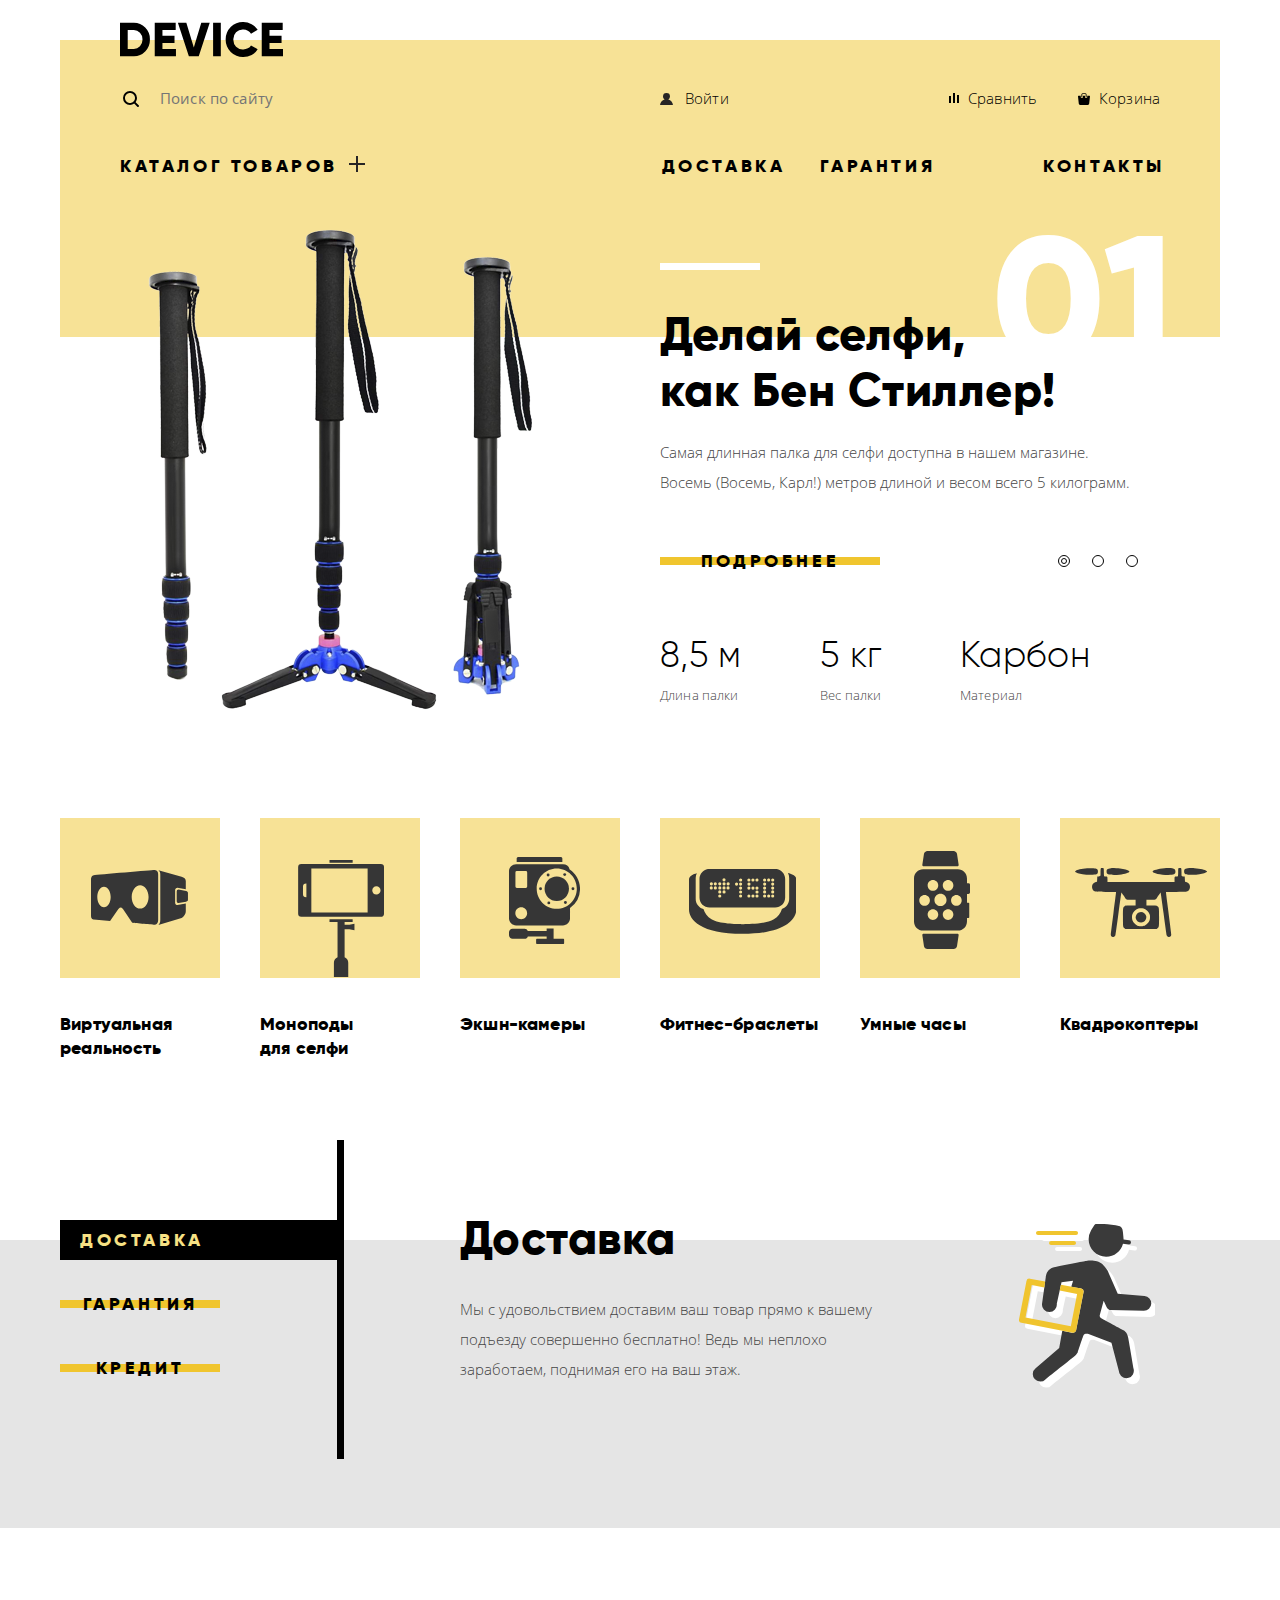
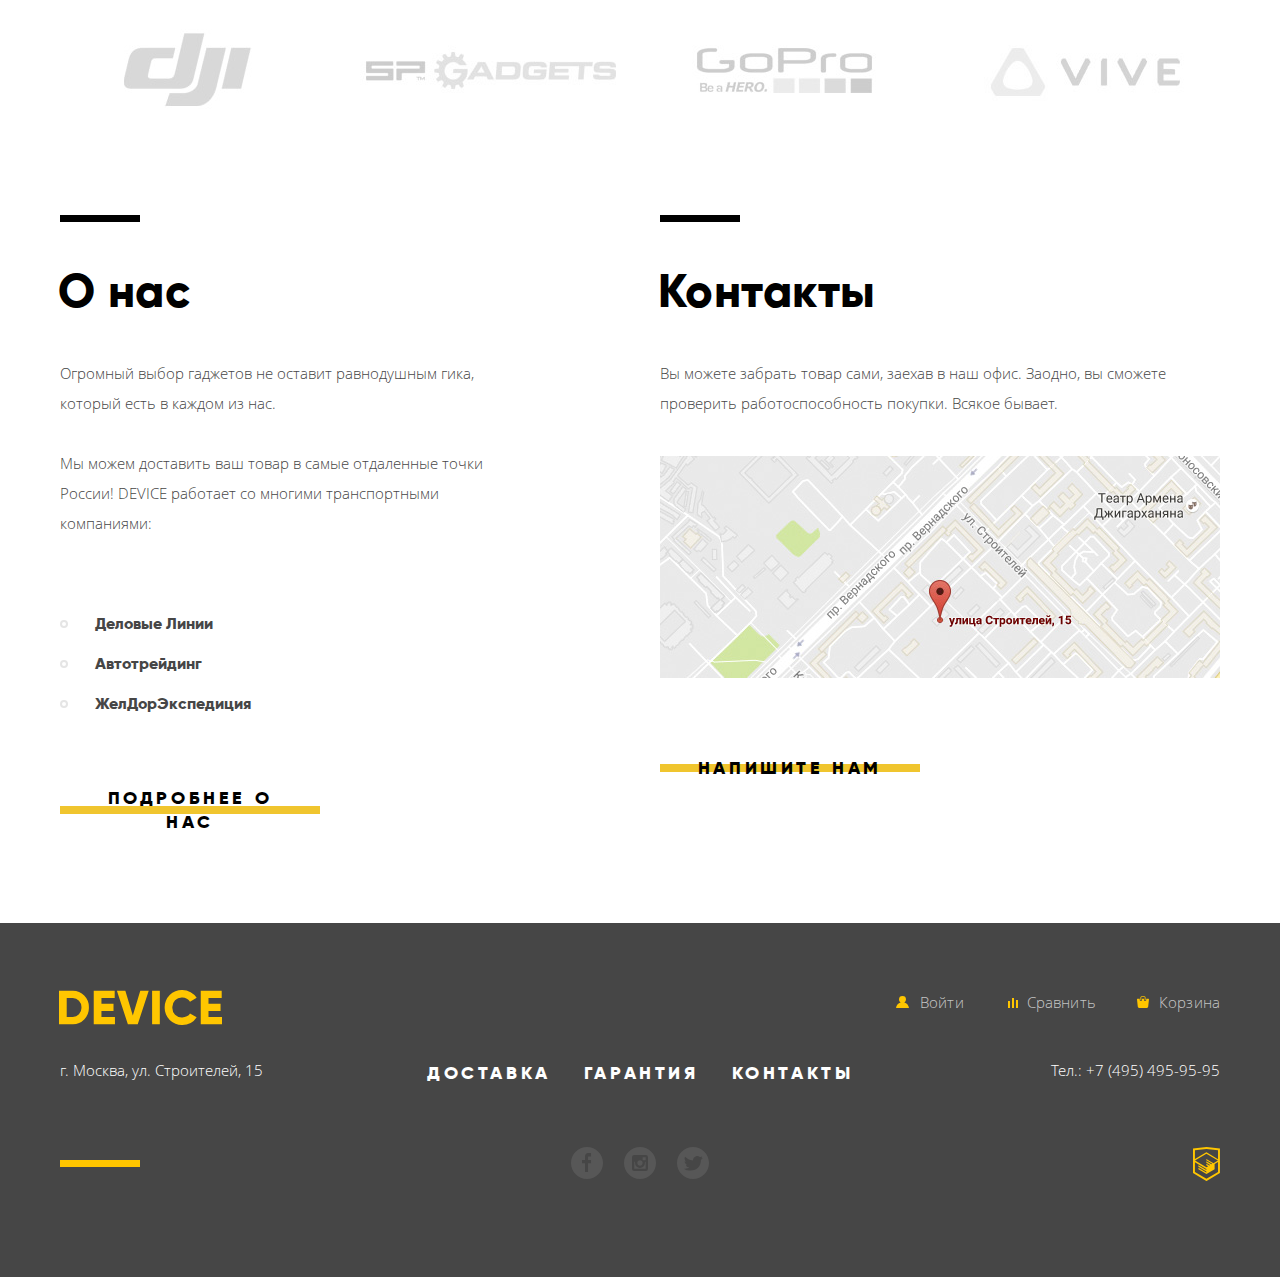
==== commit 8d416be8: "Подключены минифицированные style.css и script.js" ====
--- a/index.html
+++ b/index.html
@@ -4,7 +4,7 @@
     <meta charset="utf-8">
     <title>HTML Academy: Девайс</title>
     <link rel="stylesheet" href="css/normalize.css">
-    <link rel="stylesheet" href="css/style.css">
+    <link rel="stylesheet" href="css/style.min.css">
   </head>
   <body>
     <div class="container">
@@ -354,7 +354,7 @@
         width="960" height="559" style="border:0" allowfullscreen></iframe>
       <button class="modal-map__close close-button" type="button">Закрыть</button>
     </section>
-    <script src="js/script.js"></script>
+    <script src="js/script.min.js"></script>
   </body>
 
 </html>
--- a/css/style.min.css
+++ b/css/style.min.css
@@ -0,0 +1 @@
+@font-face{font-family:"Gilroy";font-weight:800;font-style:normal;src:url(../fonts/Gilroy-ExtraBold.woff2) format("woff2"),url(../fonts/Gilroy-ExtraBold.woff) format("woff")}@font-face{font-family:"Gilroy";font-weight:300;font-style:normal;src:url(../fonts/Gilroy-Light.woff2) format("woff2"),url(../fonts/Gilroy-Light.woff) format("woff")}@font-face{font-family:"Open Sans";font-weight:300;font-style:normal;src:url(../fonts/OpenSans-Light.woff2) format("woff2"),url(../fonts/OpenSans-Light.woff) format("woff")}@font-face{font-family:"Open Sans";font-weight:400;font-style:normal;src:url(../fonts/OpenSans.woff2) format("woff2"),url(../fonts/OpenSans.woff) format("woff")}html{-webkit-box-sizing:border-box;box-sizing:border-box}*,::before,::after{-webkit-box-sizing:inherit;box-sizing:inherit}.content-box-component{-webkit-box-sizing:content-box;box-sizing:content-box}.visually-hidden:not(:focus):not(:active),input[type=checkbox].visually-hidden,input[type=radio].visually-hidden{position:absolute;overflow:hidden;clip:rect(0 0 0 0);width:1px;height:1px;margin:-1px;padding:0;white-space:nowrap;border:0;-webkit-clip-path:inset(100%);clip-path:inset(100%)}body{margin:0;padding:0;font-family:"Open Sans","Arial",sans-serif;font-size:15px;font-weight:300;line-height:30px;color:#464646;background-color:#fff}a{text-decoration:none}.no-wrap{white-space:nowrap}.container{width:1200px;margin:0 auto;padding-right:20px;padding-left:20px}.button{position:relative;z-index:0;display:inline-block;padding-top:8px;padding-right:20px;padding-bottom:8px;padding-left:20px;font-family:"Gilroy","Arial",sans-serif;font-size:18px;font-weight:800;line-height:24px;vertical-align:middle;text-align:center;color:#000;letter-spacing:.2em;text-transform:uppercase;border:0;background-color:transparent}.button::before{content:"";position:absolute;z-index:-1;top:50%;left:0;width:100%;height:8px;-webkit-transition:all .5s;-o-transition:all .5s;transition:all .5s;-webkit-transform:translateY(-50%);-ms-transform:translateY(-50%);transform:translateY(-50%);background-color:#f0c52e}.button:hover::before,.button:focus::before{height:100%}.button:active{color:rgba(0,0,0,.3)}.page-header{position:relative;margin-top:40px;padding-bottom:45px;background-color:#f7e296}.page-header__logo{position:absolute;top:-18px;left:60px}.page-header__logo:hover,.page-header__logo:focus{opacity:.6;outline:0}.main-navigation{display:-webkit-box;display:-ms-flexbox;display:flex;-webkit-box-orient:vertical;-webkit-box-direction:normal;-ms-flex-direction:column;flex-direction:column;padding-top:33px;padding-right:60px;padding-left:60px}.main-navigation__wrapper{display:-webkit-box;display:-ms-flexbox;display:flex;margin-bottom:29px;-webkit-box-pack:justify;-ms-flex-pack:justify;justify-content:space-between;-webkit-box-align:center;-ms-flex-align:center;align-items:center}.main-navigation__search{position:relative;display:-webkit-box;display:-ms-flexbox;display:flex;width:440px;height:49px;margin-right:auto}.main-navigation__search::before{content:"";position:absolute;top:18px;left:3px;width:16px;height:16px;background-image:url(../img/search.svg)}.site-search__field{width:355px;padding-left:40px;font-size:15px;font-style:inherit;line-height:30px;letter-spacing:.01em;background-color:#f7e296;border:0;outline:0}.site-search__field:focus{-webkit-box-shadow:inset 0 -2px 0 0 #000;box-shadow:inset 0 -2px 0 0 #000}.site-search__field:hover::-webkit-input-placeholder{color:rgba(0,0,0,.6)}.site-search__field:hover:-ms-input-placeholder{color:rgba(0,0,0,.6)}.site-search__field:hover::-ms-input-placeholder{color:rgba(0,0,0,.6)}.site-search__field:hover::placeholder{color:rgba(0,0,0,.6)}.site-search__field:focus::-webkit-input-placeholder{color:#000}.site-search__field:focus:-ms-input-placeholder{color:#000}.site-search__field:focus::-ms-input-placeholder{color:#000}.site-search__field:focus::placeholder{color:#000}.site-search__button{width:85px;font-size:15px;line-height:30px;letter-spacing:.01em;opacity:0;background-color:#f7e296;border:2px solid #000}.site-search__field:focus~.site-search__button,.site-search__button:focus{opacity:1}.site-search__button:hover,.site-search__button:focus{color:#fff;background-color:#000;outline:0}.site-search__button:active{color:rgba(255,255,255,.3);background-color:#000;opacity:1}.main-navigation__user{width:260px}.user-navigation{position:relative;display:-webkit-box;display:-ms-flexbox;display:flex;margin:0;padding:0;list-style:none}.user-navigation__link{position:relative;padding-left:25px;font-size:15px;line-height:30px;color:#000;letter-spacing:.01em}.user-navigation__link::before{content:"";position:absolute;top:25%;left:0;width:13px;height:13px}.user-navigation__link--logout{padding-left:20px;opacity:.3}.user-navigation__link--login::before,.user-navigation__link--profile::before{background-image:url(../img/user.svg);background-repeat:no-repeat}.user-navigation__link:hover,.user-navigation__link:focus{opacity:.6;outline:0}.user-navigation__link:active{opacity:.3}.main-navigation__shopping{width:240px}.shopping-navigation{display:-webkit-box;display:-ms-flexbox;display:flex;margin:0;padding:0;list-style:none;-webkit-box-pack:justify;-ms-flex-pack:justify;justify-content:space-between;-ms-flex-wrap:wrap;flex-wrap:wrap}.shopping-navigation__link{position:relative;padding-left:48px;font-size:15px;line-height:30px;color:#000;letter-spacing:.01em}.shopping-navigation__link::before{content:"";position:absolute;top:25%;left:25%;width:13px;height:13px}.shopping-navigation__link:hover,.shopping-navigation__link:focus{opacity:.6;outline:0}.shopping-navigation__link:active{opacity:.3}.shopping-navigation__link--compare::before{background-image:url(../img/compare.svg);background-repeat:no-repeat}.shopping-navigation__link--cart::before{background-image:url(../img/cart.svg);background-repeat:no-repeat}.site-navigation{display:-webkit-box;display:-ms-flexbox;display:flex;margin:0;padding:0;list-style:none;-ms-flex-wrap:wrap;flex-wrap:wrap}.site-navigation__item--catalog{margin-right:auto}.site-navigation__link{position:relative;font-family:"Gilroy","Arial",sans-serif;font-size:18px;font-weight:800;line-height:24px;color:#000;letter-spacing:.2em;text-transform:uppercase}.site-navigation__link:hover,.site-navigation__link:focus{opacity:.6;outline:0}.site-navigation__link:active{opacity:.3}.site-navigation__link--catalog::after{content:"";position:absolute;top:1px;right:-27px;width:16px;height:16px;background-image:url(../img/plus.svg);background-repeat:no-repeat}.site-navigation__item:nth-child(2){margin-right:35px}.site-navigation__item:nth-child(4){margin-right:-5px;margin-left:108px}.site-navigation__item:nth-child(n+5){margin-left:10px}.site-navigation__item{position:relative}.catalog-navigation{position:absolute;z-index:1;display:none;width:640px;margin:0;padding:0;padding-top:15px;padding-bottom:36px;list-style:none;-ms-flex-wrap:wrap;flex-wrap:wrap}.site-navigation__item:hover .catalog-navigation{display:-webkit-box;display:-ms-flexbox;display:flex;-ms-flex-wrap:wrap;flex-wrap:wrap}.catalog-navigation::after{content:"";position:absolute;z-index:-1;top:0;left:-60px;width:1160px;height:100%;background-color:#f7e296}.catalog-navigation__item{width:200px}.catalog-navigation__item:nth-child(3n+1){margin-right:40px}.catalog-navigation__item:last-child{width:210px}.catalog-navigation__link{font-size:15px;line-height:36px;color:#000;letter-spacing:.01em}.catalog-navigation__link:hover,.catalog-navigation__link:focus{opacity:.6;outline:0}.catalog-navigation__link:active{opacity:.3}.features{margin-bottom:106px}.features__wrapper{position:relative;background-color:#fff;background-image:-webkit-linear-gradient(#f7e296 111px,#fff 111px);background-image:-o-linear-gradient(#f7e296 111px,#fff 111px);background-image:linear-gradient(#f7e296 111px,#fff 111px)}.features-slider,.features__toggles{margin:0;padding:0;list-style:none}.promo-slider{position:relative;min-height:486px;list-style:none;counter-reset:my-counter}.promo-slider__item{position:absolute;top:0;z-index:-1;display:none;opacity:0}.promo-slider__item::before{content:"";font-family:"Gilroy","Arial",sans-serif;font-size:179px;font-weight:800;line-height:179px;color:#fff;letter-spacing:.01em}.promo-slider__item:nth-child(1)::before{content:"01";position:absolute;top:-16px;right:43px}.promo-slider__item:nth-child(2)::before{content:"02";position:absolute;top:-16px;right:43px}.promo-slider__item:nth-child(3)::before{content:"03";position:absolute;top:-16px;right:43px}.promo-slider__item--current{position:relative;z-index:0;display:-webkit-box;display:-ms-flexbox;display:flex;opacity:1}.promo-slider__image-wrapper{display:-webkit-box;display:-ms-flexbox;display:flex;width:560px;-webkit-box-pack:center;-ms-flex-pack:center;justify-content:center;-webkit-box-align:center;-ms-flex-align:center;align-items:center}.promo-slider__image{max-width:555px;max-height:486px}.promo-slider__description-wrapper{position:relative;width:560px;margin-left:40px;padding-top:80px}.promo-slider__description-wrapper::before{content:"";position:absolute;top:37px;left:0;width:100px;height:7px;background-color:#fff}.promo-slider__title{margin:0;margin-bottom:19px;font-family:"Gilroy","Arial",sans-serif;font-size:47px;font-weight:800;line-height:56px;color:#000;letter-spacing:.01em}.promo-slider__description{margin-right:80px;margin-bottom:44px}.promo-slider__link{width:220px;margin-bottom:50px;outline:0}.promo-slider__list{margin:0;padding:0;list-style:none}.spec-list__name,.spec-list__value{margin:0;padding:0}.spec-list__name{padding-top:6px}.spec-list{display:-webkit-box;display:-ms-flexbox;display:flex}.spec-list__name{font-size:13px;line-height:20px;letter-spacing:.01em}.spec-list__value{font-family:"Gilroy","Arial",sans-serif;font-size:36px;font-weight:300;line-height:48px;color:#000;letter-spacing:.01em}.spec-list__wrapper{display:-webkit-box;display:-ms-flexbox;display:flex;-webkit-box-orient:vertical;-webkit-box-direction:reverse;-ms-flex-direction:column-reverse;flex-direction:column-reverse;width:160px}.spec-list__wrapper:nth-child(even){width:140px}.features__toggles{margin:0;padding:0}.slider-toggles{position:absolute;z-index:1;bottom:138px;right:82px;display:-webkit-box;display:-ms-flexbox;display:flex;width:80px;-webkit-box-pack:justify;-ms-flex-pack:justify;justify-content:space-between;-webkit-box-align:center;-ms-flex-align:center;align-items:center}.slider-toggles__button{position:relative;display:inline-block;width:12px;height:12px;padding:0;vertical-align:middle;background-color:#fff;border:1px solid #050505;border-radius:50%;outline:0}.slider-toggles__button:focus::after,.slider-toggles__button:active::after,.slider-toggles__button--current::after{content:"";position:absolute;z-index:2;top:2px;left:2px;width:6px;height:6px;background-color:#fff;border:1px solid #050505;border-radius:50%}.popular-categories{margin-bottom:70px}.popular-categories__list{display:-webkit-box;display:-ms-flexbox;display:flex;margin:0;padding:0;list-style:none;-ms-flex-wrap:wrap;flex-wrap:wrap}.popular-categories__item{width:160px;margin-right:40px;margin-bottom:10px}.popular-categories__item:nth-child(6n){margin-right:0}.popular-categories__link{position:relative;display:block;padding-top:194px;font-family:"Gilroy","Arial",sans-serif;font-size:18px;font-weight:800;line-height:24px;color:#000;letter-spacing:.01em;text-decoration:none;outline:0}.popular-categories__link::before{content:"";position:absolute;top:0;left:0;width:160px;height:160px;background-color:#f0c52e;opacity:.5}.popular-categories__link::after{content:"";position:absolute;width:160px;height:160px}.popular-categories__link--vr::after{top:52px;left:31px;background-image:url(../img/popular-1.svg);background-repeat:no-repeat}.popular-categories__link--monopods::after{top:42px;left:38px;background-image:url(../img/popular-2.svg);background-repeat:no-repeat}.popular-categories__link--cameras::after{top:39px;left:49px;background-image:url(../img/popular-3.svg);background-repeat:no-repeat}.popular-categories__link--band::after{top:51px;left:29px;background-image:url(../img/popular-4.svg);background-repeat:no-repeat}.popular-categories__link--clock::after{top:33px;left:54px;background-image:url(../img/popular-5.svg);background-repeat:no-repeat}.popular-categories__link--quadcopters::after{top:50px;left:15px;background-image:url(../img/popular-6.svg);background-repeat:no-repeat}.popular-categories__link:hover::before,.popular-categories__link:focus::before{opacity:1}.popular-categories__link:active::before{opacity:1}.popular-categories__link:active{color:rgba(0,0,0,.3)}.popular-categories__link:active::after{opacity:.3}.services{min-width:1200px;margin-bottom:93px;padding-bottom:36px;background-color:#e5e5e5;background-image:-webkit-linear-gradient(#fff 100px,#e5e5e5 100px);background-image:-o-linear-gradient(#fff 100px,#e5e5e5 100px);background-image:linear-gradient(#fff 100px,#e5e5e5 100px)}.services__wrapper{display:-webkit-box;display:-ms-flexbox;display:flex;padding-bottom:33px}.services__toggles{position:relative;width:284px;margin:0;padding:0;list-style:none}.services-tab{padding-bottom:47px;border-right:7px solid #000}.services__description{margin:0;padding:0;list-style:none}.services-tab{padding-top:80px}.services-tab__item{margin-bottom:24px}.services-tab__link{width:160px;outline:0}.services-tab__link--current{width:100%;text-align:left;color:#f7e184;background-color:#000}.services-tab__link--current::before{content:"";position:absolute;z-index:-1;top:50%;left:0;width:100%;height:8px;-webkit-transition:none;-o-transition:none;transition:none;background-color:#000}.services-tab__link--current:active{width:100%;text-align:left;color:#f7e184;background-color:#000}.services-list{position:relative;display:-webkit-box;display:-ms-flexbox;display:flex;-webkit-box-orient:vertical;-webkit-box-direction:normal;-ms-flex-direction:column;flex-direction:column;width:876px;padding-left:116px}.services-list__item{position:absolute;z-index:-1;top:0;display:none;width:760px;padding-top:74px;opacity:0}.services-list__item--current{position:relative;z-index:1;display:block;opacity:1}.services-list__title{margin:0;margin-bottom:32px;padding:0;font-family:"Gilroy","Arial",sans-serif;font-size:47px;font-weight:800;line-height:48px;color:#000;letter-spacing:.01em}.services-list__summary{padding-right:310px}.services-list__item--delivery{background-image:url(../img/delivery.svg);background-repeat:no-repeat;background-position:top 84px right 65px}.services-list__item--warranty{background-image:url(../img/warranty.svg);background-repeat:no-repeat;background-position:89% 57%;;}.services-list__item--credit{background-image:url(../img/credit.svg);background-repeat:no-repeat;background-position:89% 57%}.brands{margin-bottom:85px}.brands__logo{opacity:0}.brands__list{display:-webkit-box;display:-ms-flexbox;display:flex;margin:0;padding:0;list-style:none;-webkit-box-pack:justify;-ms-flex-pack:justify;justify-content:space-between}.brands__link{display:block;width:260px;text-decoration:none}.brands__link--dji{background-image:url(../img/dji-logo-black.jpg);background-repeat:no-repeat}.brands__link--sp{background-image:url(../img/sp-gadgets-logo-black.jpg);background-repeat:no-repeat}.brands__link--gopro{background-image:url(../img/gopro-logo-black.jpg);background-repeat:no-repeat}.brands__link--vive{background-image:url(../img/vive-logo-black.jpg);background-repeat:no-repeat}.brands__link:hover,.brands__link:focus{outline:0}.brands__link--dji:hover,.brands__link--dji:focus{background-image:url(../img/dji-logo.jpg);background-repeat:no-repeat}.brands__link--sp:hover,.brands__link--sp:focus{background-image:url(../img/sp-gadgets-logo.jpg);background-repeat:no-repeat}.brands__link--gopro:hover,.brands__link--gopro:focus{background-image:url(../img/gopro-logo.jpg);background-repeat:no-repeat}.brands__link--vive:hover,.brands__link--vive:focus{background-image:url(../img/vive-logo.jpg);background-repeat:no-repeat}.wrapper{display:-webkit-box;display:-ms-flexbox;display:flex;-webkit-box-pack:justify;-ms-flex-pack:justify;justify-content:space-between}.about-us{position:relative;width:480px;margin-right:120px;margin-bottom:81px;padding-top:52px;padding-right:8px}.contacts{position:relative;width:560px;margin-bottom:81px;padding-top:52px}.about-us::before,.contacts::before{content:"";position:absolute;top:0;left:0;width:80px;height:7px;background-color:#000}.about-us__title,.contacts__title{margin-top:0;margin-right:0;margin-bottom:43px;margin-left:-2px;font-family:"Gilroy","Arial",sans-serif;font-size:47px;font-weight:800;line-height:48px;color:#000;letter-spacing:.01em}.about-us__summary,.contacts__summary{margin:0;margin-bottom:30px;font-size:15px;font-weight:300;line-height:30px;letter-spacing:0}.about-us__list{margin:0;padding:0;list-style:none}.company-list{margin-top:66px;margin-bottom:54px;font-family:"Gilroy","Arial",sans-serif;font-size:16px;font-weight:800;line-height:40px;letter-spacing:0}.company-list__item{position:relative;padding-left:35px}.company-list__item::before{content:"";position:absolute;top:16px;left:0;width:8px;height:8px;border:2px solid #e5e5e5;border-radius:50%}.contacts__map-link{display:block;margin-top:38px;margin-bottom:61px;outline:0}.contacts__map-link:focus .contacts__map-image{opacity:.5}.contacts__map-image{max-width:560px}.about-us__button,.contacts__button{width:260px;outline:0}.page-footer{min-width:1200px;padding-top:64px;padding-bottom:66px;color:#fff;background-color:#464646}.page-footer__row{position:relative;display:-webkit-box;display:-ms-flexbox;display:flex;margin-bottom:21px}.page-footer__row:last-child{margin-top:62px}.page-footer__row:last-child::before{content:"";position:absolute;top:13px;left:0;width:80px;height:7px;background-color:#ffc600}.page-footer__logo{width:180px;margin-top:3px;margin-left:-1px}.page-footer__logo:focus{opacity:.6;outline:0}.page-footer__image{fill:#ffc600}.page-footer__image:hover,.page-footer__image:focus{opacity:.6;outline:0}.page-footer__image:active{opacity:.3}.page-footer__user,.page-footer__shopping{margin:0;padding:0;list-style:none}.page-footer__user{display:-webkit-box;display:-ms-flexbox;display:flex;margin-right:25px;margin-left:auto;font-size:15px}.page-footer__shopping{display:-webkit-box;display:-ms-flexbox;display:flex;padding-left:18px;font-size:15px;-ms-flex-wrap:wrap;flex-wrap:wrap}.page-footer__user .user-navigation__link{color:rgba(255,255,255,.7)}.page-footer__shopping .shopping-navigation__link{padding-left:20px;color:rgba(255,255,255,.7)}.page-footer__user .user-navigation__link:hover,.page-footer__shopping .shopping-navigation__link:hover,.page-footer__user .user-navigation__link:focus,.page-footer__shopping .shopping-navigation__link:focus{color:#fff;outline:0}.page-footer__user .user-navigation__link:active,.page-footer__shopping .shopping-navigation__link:active{color:rgba(255,255,255,.3)}.page-footer__shopping .shopping-navigation__item:not(:last-child){margin-right:43px}.user-navigation__link--yellow-login::before{content:"";position:absolute;top:4px;left:1px;background-image:url(../img/user-yellow.svg);background-repeat:no-repeat}.user-navigation__link--yellow-profile::before{content:"";position:absolute;top:4px;left:-2px;background-image:url(../img/user-yellow.svg);background-repeat:no-repeat}.shopping-navigation__link--yellow-compare::before{content:"";position:absolute;top:6px;left:1px;background-image:url(../img/compare-yellow.svg);background-repeat:no-repeat}.shopping-navigation__link--yellow-cart::before{content:"";position:absolute;top:4px;left:-2px;background-image:url(../img/cart-yellow.svg);background-repeat:no-repeat}.user-navigation__link--yellow-login:hover::before,.shopping-navigation__link--yellow-compare:hover::before,.shopping-navigation__link--yellow-cart:hover::before{opacity:.6}.user-navigation__link--yellow-login:focus::before,.shopping-navigation__link--yellow-compare:focus::before,.shopping-navigation__link--yellow-cart:focus::before{opacity:.6}.user-navigation__link--yellow-login:active::before,.shopping-navigation__link--yellow-compare:active::before,.shopping-navigation__link--yellow-cart:active::before{opacity:.3}.page-footer__address{margin:0;padding:0;color:#fff;letter-spacing:0}.page-footer__navigation{display:-webkit-box;display:-ms-flexbox;display:flex;width:440px;margin-top:6px;margin-right:173px;margin-bottom:0;margin-left:auto;line-height:24px;color:#fff;-webkit-box-align:baseline;-ms-flex-align:baseline;align-items:baseline}.page-footer__navigation .site-navigation__item:not(:last-child){margin-right:33px}.page-footer__navigation .site-navigation__link{color:#fff}.page-footer__phone{width:180px;margin:0;padding:0;text-align:right;color:#fff;letter-spacing:0}.page-footer__social{margin:0;padding:0;list-style:none}.social{display:-webkit-box;display:-ms-flexbox;display:flex;width:240px;margin-right:433px;margin-left:auto;padding-right:40px;padding-left:40px;-ms-flex-pack:distribute;justify-content:space-around;-ms-flex-wrap:wrap;flex-wrap:wrap}.social__link{position:relative;display:block;width:32px;height:32px;opacity:.3;outline:0}.social__link--facebook::after{content:"";position:absolute;width:32px;height:32px;background-image:url(../img/facebook.svg);background-repeat:no-repeat;opacity:.3}.social__link--instagram::after{content:"";position:absolute;width:32px;height:32px;background-image:url(../img/instagram.svg);background-repeat:no-repeat;opacity:.3}.social__link--twitter::after{content:"";position:absolute;width:32px;height:32px;background-image:url(../img/twitter.svg);background-repeat:no-repeat;opacity:.3}.social__link:hover::after,.social__link:focus::after{opacity:.6}.social__link:active::after{opacity:.1}.page-footer__copyright{margin:0;padding:0}.copyright__image{fill:#ffc600}.page-footer__copyright:hover,.copyright__link:focus{opacity:.6;outline:0}.page-footer__copyright:active{opacity:.3}.modal{position:fixed;display:none;-webkit-box-shadow:2px 16px 40px -1px rgba(0,0,0,.2);box-shadow:2px 16px 40px -1px rgba(0,0,0,.2)}.modal-show{display:block}.modal-error{-webkit-animation:shake .6s;animation:shake .6s}@-webkit-keyframes shake{0%,to{-webkit-transform:translateX(0);transform:translateX(0)}10%,30%,50%,70%,90%{-webkit-transform:translateX(-10px);transform:translateX(-10px)}20%,40%,60%,80%{-webkit-transform:translateX(10px);transform:translateX(10px)}}@keyframes shake{0%,to{-webkit-transform:translateX(0);transform:translateX(0)}10%,30%,50%,70%,90%{-webkit-transform:translateX(-10px);transform:translateX(-10px)}20%,40%,60%,80%{-webkit-transform:translateX(10px);transform:translateX(10px)}}.modal-map{z-index:2;top:120px;left:50%;width:960px;margin-left:-480px;background-color:#fff}.close-button{z-index:3;width:57px;height:57px;padding:0;font-size:0;background-color:transparent;border:0;opacity:.5}.close-button:focus,.close-button:hover{opacity:1;outline:0}.close-button:active{opacity:.3}.close-button::before{content:"";display:block;width:55px;height:55px;background-image:url(../img/modal-close.svg);background-repeat:no-repeat;opacity:.5}.modal-map__close{position:absolute;z-index:3;top:23px;right:23px}.feedback{z-index:2;top:120px;left:50%;width:960px;margin-left:-480px;padding-top:100px;padding-right:100px;padding-bottom:80px;padding-left:100px;background-color:#fff}.feedback__form{display:-webkit-box;display:-ms-flexbox;display:flex;-webkit-box-pack:justify;-ms-flex-pack:justify;justify-content:space-between;-ms-flex-wrap:wrap;flex-wrap:wrap}.feedback__close{position:absolute;z-index:3;top:24px;right:24px}.feedback__label{margin-bottom:7px;font-family:"Gilroy","Arial",sans-serif;font-size:18px;font-weight:800;line-height:24px;color:#000}.feedback__field{padding:20px;background-color:rgba(230,230,230,.5);border:3px solid transparent}.feedback__field:focus{border:3px solid #f7e296;outline:0}.feedback__field:hover{background-color:rgba(230,230,230,.8)}.feedback__field:invalid{background-color:rgba(237,181,181,.5)}.feedback__field--invalid{background-color:rgba(237,181,181,.5)}.feedback__field::-webkit-input-placeholder{font-family:"Open Sans","Arial",sans-serif;font-size:14px;font-weight:400;line-height:18px;color:rgba(70,70,70,.4);letter-spacing:0}.feedback__field:-ms-input-placeholder{font-family:"Open Sans","Arial",sans-serif;font-size:14px;font-weight:400;line-height:18px;color:rgba(70,70,70,.4);letter-spacing:0}.feedback__field::-ms-input-placeholder{font-family:"Open Sans","Arial",sans-serif;font-size:14px;font-weight:400;line-height:18px;color:rgba(70,70,70,.4);letter-spacing:0}.feedback__field::placeholder{font-family:"Open Sans","Arial",sans-serif;font-size:14px;font-weight:400;line-height:18px;color:rgba(70,70,70,.4);letter-spacing:0}.feedback__field-wrapper{display:-webkit-box;display:-ms-flexbox;display:flex;-webkit-box-orient:vertical;-webkit-box-direction:normal;-ms-flex-direction:column;flex-direction:column;margin-bottom:40px}.feedback__field--input{width:360px;height:50px}.feedback__field--textarea{width:760px;height:157px}.feedback__button{width:200px;outline:0}.page-inner__title-wrapper{margin-bottom:44px;padding-left:80px}.page-inner__title{margin:0;margin-top:36px;margin-bottom:21px;padding:0;font-family:"Gilroy","Arial",sans-serif;font-size:47px;line-height:48px;color:#000;letter-spacing:.01em}.breadcrumbs{display:-webkit-box;display:-ms-flexbox;display:flex;margin:0;padding:0;list-style:none;-ms-flex-wrap:wrap;flex-wrap:wrap}.breadcrumbs__item:not(:last-child){position:relative;margin-right:18px}.breadcrumbs__item:not(:last-child)::after{content:"";position:absolute;top:13px;right:-2px;width:6px;height:10px;background-image:url(../img/nav-arrow.svg);background-repeat:no-repeat}.breadcrumbs__link{padding-right:20px;font-size:14px;line-height:24px;color:#000;text-decoration:none;letter-spacing:.01em;opacity:.3}.breadcrumbs__link:hover,.breadcrumbs__link:focus{opacity:.6;outline:0}.breadcrumbs__link:active{opacity:.1}.page-inner__up-line{min-width:1200px;background-image:-webkit-gradient(linear,left top,right top,from(#dcdcdc),color-stop(50%,#dcdcdc),color-stop(50%,#ebebeb),to(#ebebeb));background-image:-webkit-linear-gradient(left,#dcdcdc 0%,#dcdcdc 50%,#ebebeb 50%,#ebebeb 100%);background-image:-o-linear-gradient(left,#dcdcdc 0%,#dcdcdc 50%,#ebebeb 50%,#ebebeb 100%);background-image:linear-gradient(to right,#dcdcdc 0%,#dcdcdc 50%,#ebebeb 50%,#ebebeb 100%)}.page-inner__down-line{min-width:1200px;background-image:-webkit-gradient(linear,left top,right top,from(#efefef),color-stop(50%,#efefef),color-stop(50%,#fff),to(#fff));background-image:-webkit-linear-gradient(left,#efefef 0%,#efefef 50%,#fff 50%,#fff 100%);background-image:-o-linear-gradient(left,#efefef 0%,#efefef 50%,#fff 50%,#fff 100%);background-image:linear-gradient(to right,#efefef 0%,#efefef 50%,#fff 50%,#fff 100%)}.page-inner__wrapper{display:-webkit-box;display:-ms-flexbox;display:flex}.page-inner__left-column{display:-webkit-box;display:-ms-flexbox;display:flex;width:328px;padding-top:22px;padding-bottom:22px;padding-left:61px}.page-inner__filter-title{display:block;font-family:"Gilroy","Arial",sans-serif;font-size:16px;font-weight:800;line-height:24px;color:#000;letter-spacing:.2em;text-transform:uppercase;background-color:#dcdcdc}.page-inner__right-column{display:-webkit-box;display:-ms-flexbox;display:flex;width:831px}.sorter{display:-webkit-box;display:-ms-flexbox;display:flex;width:831px;padding-top:10px;padding-bottom:10px;padding-left:73px;background-color:#ebebeb;-webkit-box-align:center;-ms-flex-align:center;align-items:center}.sorter__list{display:-webkit-box;display:-ms-flexbox;display:flex;margin:0;padding:0;list-style:none;-ms-flex-wrap:wrap;flex-wrap:wrap}.sorter__title{margin:0;margin-right:56px;padding:0;font-family:"Gilroy","Arial",sans-serif;font-size:16px;font-weight:800;line-height:24px;color:#000;letter-spacing:.2em;text-transform:uppercase}.sorter-options{width:450px}.sorter-options__item{margin-right:21px}.sorter-options__link{display:block;padding-right:10px;font-size:14px;line-height:18px;color:#000;letter-spacing:0;opacity:.3}.sorter-options__link:hover:not(.sorter-options__link--active),.sorter-options__link:focus{opacity:.6;outline:0}.sorter-options__link:active{opacity:1}.sorter-options__link--active{opacity:1}.sorter-directions__link{display:block;width:11px;height:21px;opacity:.2}.sorter-directions__link--up{background-image:url(../img/icon-up-dir.svg);background-repeat:no-repeat;background-position-y:6px}.sorter-directions__link--down{background-image:url(../img/icon-down-dir.svg);background-repeat:no-repeat;background-position-y:6px}.sorter-directions__link:hover,.sorter-directions__link:focus{opacity:.4}.sorter-directions__link:active{opacity:1}.sorter-directions__link--active{opacity:1}.sorter-directions{display:-webkit-box;display:-ms-flexbox;display:flex;width:40px;margin-left:auto}.sorter-directions__item:not(:last-child){margin-right:18px}.filters{width:201px;background-color:#efefef}.filters__form{padding-top:46px}.filters__list{margin:0;padding:0;list-style:none}.filters__fieldset{position:relative;margin:0;margin-bottom:28px;padding:0;border:0}.filters__title{position:relative;width:100%;margin-bottom:20px;padding-top:12px;font-family:"Gilroy","Arial",sans-serif;font-size:18px;font-weight:800;line-height:24px;color:#000;letter-spacing:.01em;border-top:2px solid #000}.filters__price-control{font-size:0}.filters__price{display:inline-block;margin-right:20px;font-family:"Gilroy","Arial",sans-serif;font-size:14px;line-height:24px;vertical-align:top;color:rgba(0,0,0,.2);cursor:pointer}.filters__input--price{width:50px;margin:0;font:inherit;color:inherit;background:0 0;border:0;outline:0}.filters__price:hover,.filters__input--price:hover,.filters__price:focus,.filters__input--price:focus{color:rgba(0,0,0,.7)}.filters__range-controls{position:relative;margin-top:13px;margin-left:-5px;margin-bottom:8px}.filters__scale{height:2px;background-color:#dbdbdb}.filters__bar{width:55%;height:2px;background-color:#91c92f}.filters__toggle{position:absolute;top:-9px;width:4px;height:4px;background-color:#ababab;border:8px solid #fff;border-radius:50%;-webkit-box-shadow:0 2px 1px 0 rgba(0,1,1,.2);box-shadow:0 2px 1px 0 rgba(0,1,1,.2);cursor:pointer}.filters__toggle:active{-webkit-transform:scale(1.2);-ms-transform:scale(1.2);transform:scale(1.2)}.filters__toggle--min{left:0}.filters__toggle--max{left:55%}.filters__item{padding-left:38px}.filters__label{position:relative;display:block;font-size:14px;line-height:40px;letter-spacing:.01em;cursor:pointer;-webkit-user-select:none;-moz-user-select:none;-ms-user-select:none;user-select:none}.filters__checkbox+.filters__label--checkbox:before{content:"";position:absolute;top:8px;left:-40px;width:27px;height:23px;background-image:url(../img/checkbox-off.svg);background-repeat:no-repeat;background-position:0 0}.filters__checkbox:checked+.filters__label--checkbox:before{content:"";position:absolute;top:8px;left:-40px;width:27px;height:23px;background-image:url(../img/checkbox-on.svg);background-repeat:no-repeat;background-position:0 0}.filters__radio+.filters__label--radio:before{content:"";position:absolute;top:4px;left:-40px;width:25px;height:25px;border:4px solid #000;border-radius:50%}.filters__radio:checked+.filters__label--radio::after{content:"";position:absolute;top:12px;left:-32px;width:9px;height:9px;border-radius:50%;background-color:#000}.filters__checkbox+.filters__label--checkbox:hover::before,.filters__checkbox+.filters__label--checkbox:hover::after,.filters__radio+.filters__label--radio:hover::before,.filters__radio+.filters__label--radio:hover::after{opacity:.6}.filters__input:focus+.filters__label{opacity:.6}.filters__checkbox:disabled+.filters__label--checkbox,.filters__radio:disabled+.filters__label--radio{color:#a6a6a6}.filters__checkbox:disabled+.filters__label--checkbox::before,.filters__radio:disabled+.filters__label--radio::before,.filters__radio:disabled+.filters__label--radio::after{opacity:.25}.filters__button{width:200px;outline:0}.page-inner__right-column--catalog{display:-webkit-box;display:-ms-flexbox;display:flex;-webkit-box-orient:vertical;-webkit-box-direction:normal;-ms-flex-direction:column;flex-direction:column;background-color:#fff}.catalog{margin-bottom:20px;padding-top:69px;padding-left:72px}.catalog__list{display:-webkit-box;display:-ms-flexbox;display:flex;margin:0;padding:0;list-style:none;-ms-flex-wrap:wrap;flex-wrap:wrap}.catalog__item:nth-child(odd){margin-right:39px}.catalog__item{margin-bottom:45px}.product-card{position:relative;display:-webkit-box;display:-ms-flexbox;display:flex;width:360px;margin:0;padding:0;-ms-flex-wrap:wrap;flex-wrap:wrap}.product-card__image{-webkit-box-ordinal-group:0;-ms-flex-order:-1;order:-1;max-width:360px;margin-bottom:32px}.product-card__title{width:260px;margin:0;padding:0;font-family:"Gilroy","Arial",sans-serif;font-size:18px;font-weight:800;line-height:24px;color:#000;text-decoration:none;letter-spacing:.01em}.product-card__link{font-family:"Gilroy","Arial",sans-serif;font-size:18px;font-weight:800;line-height:24px;color:#000;text-decoration:none;letter-spacing:.01em}.product-card__price{width:100px;font-family:"Gilroy","Arial",sans-serif;font-size:16px;font-weight:300;line-height:24px;text-align:right;color:#000;text-decoration:none;letter-spacing:.01em}.product-card__hover-wrapper{position:absolute;top:0;left:0;display:none;width:360px;height:360px;background-color:rgba(238,238,238,.7)}.product-card:hover .product-card__hover-wrapper{display:-webkit-box;display:-ms-flexbox;display:flex;-webkit-box-orient:vertical;-webkit-box-direction:normal;-ms-flex-direction:column;flex-direction:column}.product-card__basket-link:focus .product-card__hover-wrapper,.product-card__compare-link:focus .product-card__hover-wrapper{z-index:1}.product-card__basket-link,.product-card__compare-link{display:block;width:200px;margin-right:auto;margin-left:auto}.product-card__basket-link{margin-top:172px;margin-bottom:5px}.product-card__compare-link{padding-right:26px;padding-left:20px;font-size:13px;font-weight:300;line-height:36px;text-align:right;color:rgba(0,0,0,.5);text-decoration:none;letter-spacing:.01em}.product-card__compare-link:hover,.product-card__compare-link:focus{color:#000}.product-card__compare-link:active{color:rgba(0,0,0,.2)}.product-card--new::after{content:"New";position:absolute;top:28px;right:25px;width:60px;height:60px;padding-top:18px;padding-left:13px;font-family:"Gilroy","Arial",sans-serif;font-size:14px;font-weight:800;line-height:24px;color:rgba(0,0,0,.2);letter-spacing:.05em;text-transform:uppercase;border:2px solid #d7d7d7;border-radius:50%}.pagination{margin-top:-31px;margin-bottom:76px;padding-left:72px}.pagination__list{display:-webkit-box;display:-ms-flexbox;display:flex;margin:0;padding:0;list-style:none;background-color:#ebebeb;-webkit-box-pack:justify;-ms-flex-pack:justify;justify-content:space-between;-ms-flex-wrap:wrap;flex-wrap:wrap}.pagination__item:first-child{margin-right:auto}.pagination__item:last-child{margin-right:0;margin-left:auto}.pagination__link{display:block;padding-top:24px;padding-right:14px;padding-bottom:24px;padding-left:14px;font-family:"Gilroy","Arial",sans-serif;font-size:16px;font-weight:800;line-height:24px;color:rgba(0,0,0,.3);letter-spacing:.2em;text-transform:uppercase}.pagination__item:nth-child(2){margin-left:15px}.pagination__link:hover,.pagination__link:focus{color:rgba(0,0,0,.6);outline:0}.pagination__link:active{color:#000}.pagination__link--previous,.pagination__link--next,.pagination__link--current{color:#000}.pagination__link--previous{padding-right:25px;padding-left:30px}.pagination__link--next{padding-right:26px;padding-left:32px}.pagination__link--previous:hover,.pagination__link--next:hover{color:#000;background-color:#d9d9d9}.pagination__link--previous:active,.pagination__link--next:active{color:rgba(0,0,0,.3);background-color:#d9d9d9}.pagination__link--disable:hover{background-color:transparent}.pagination__link--disable:active{color:#000;background-color:transparent}
